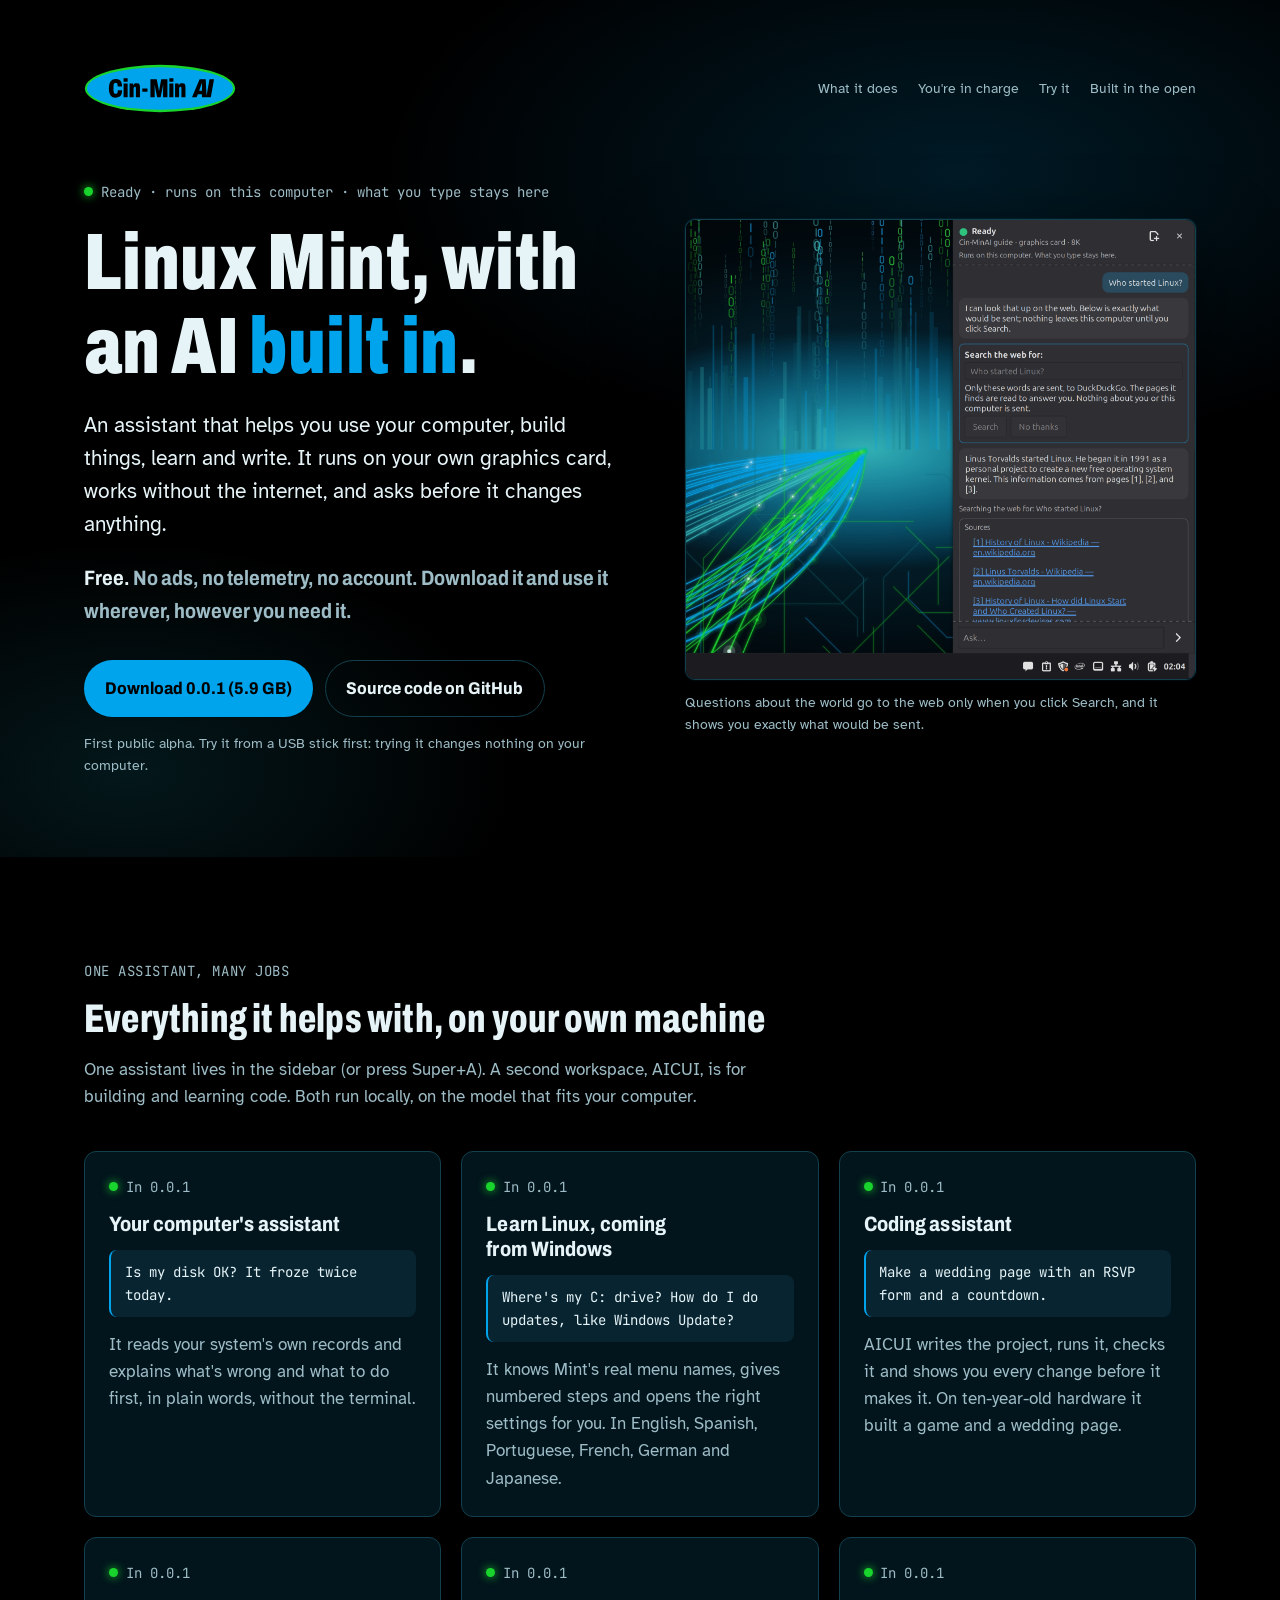
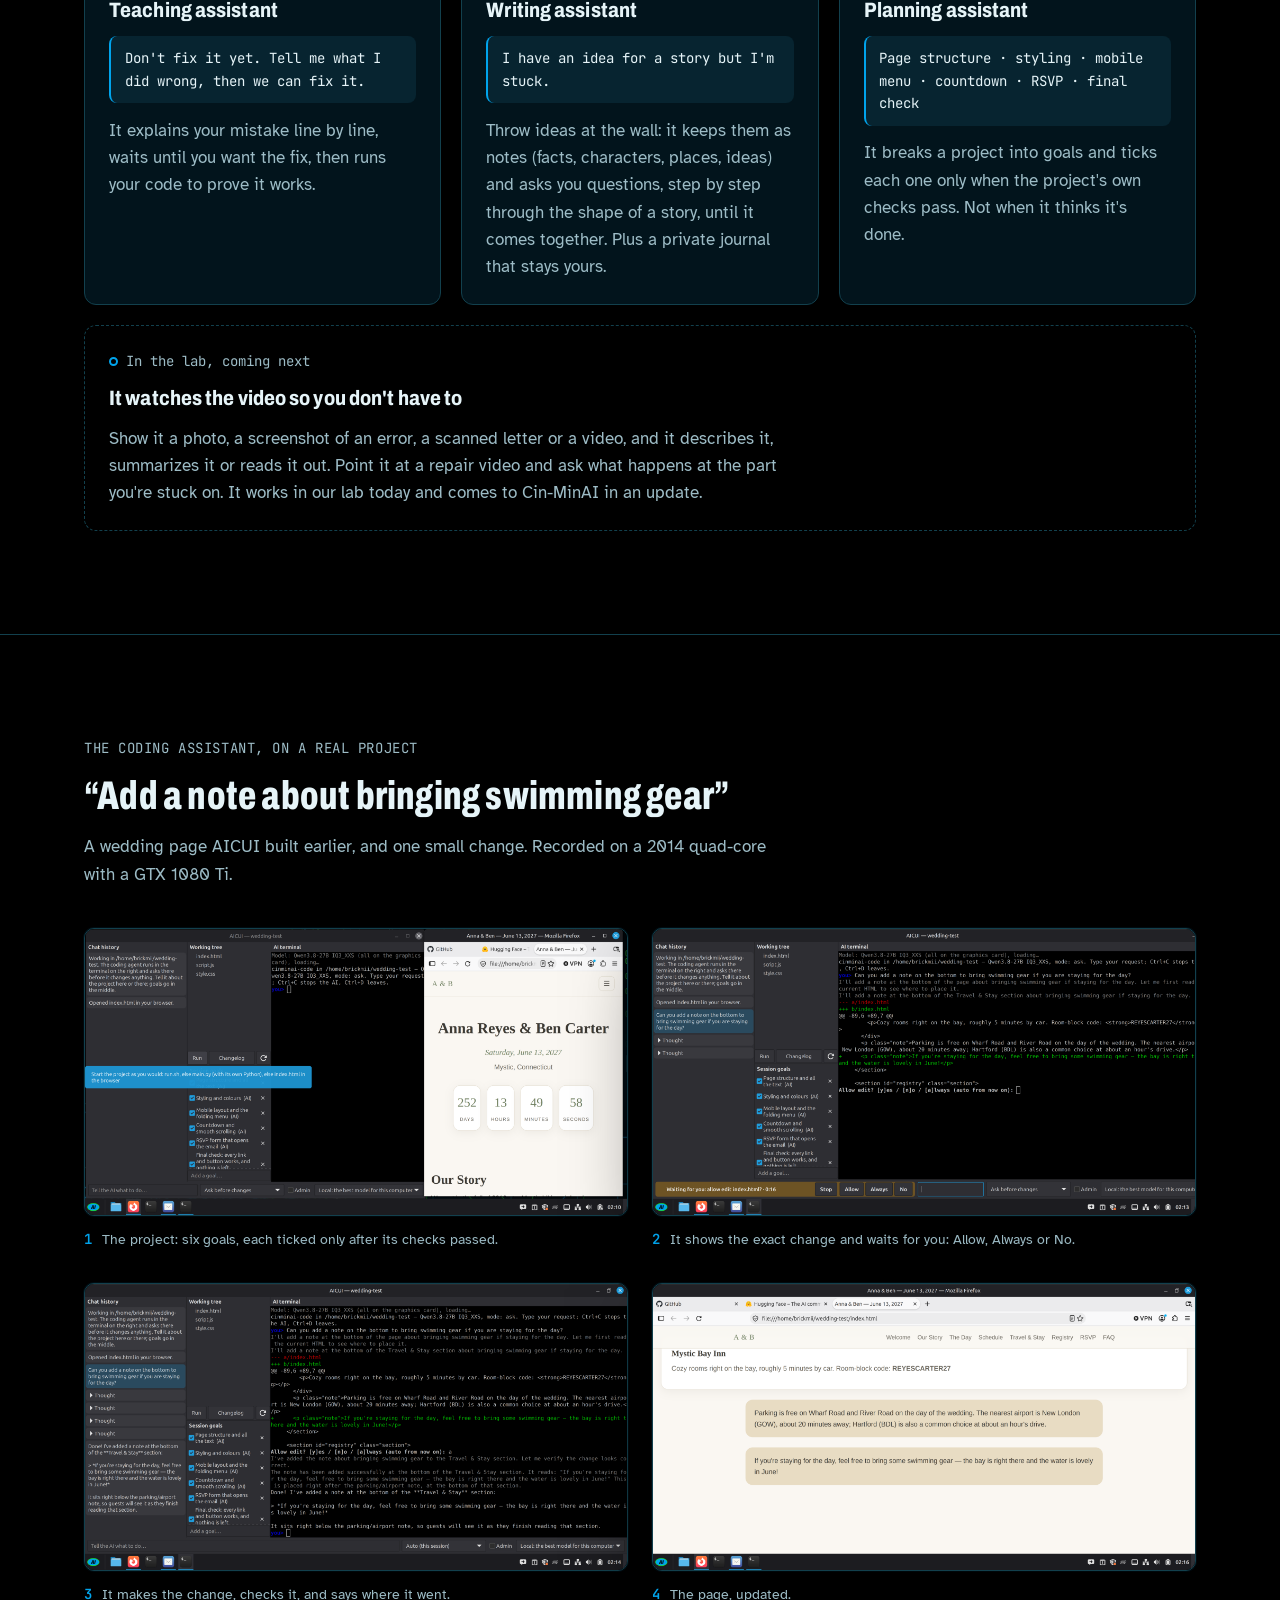
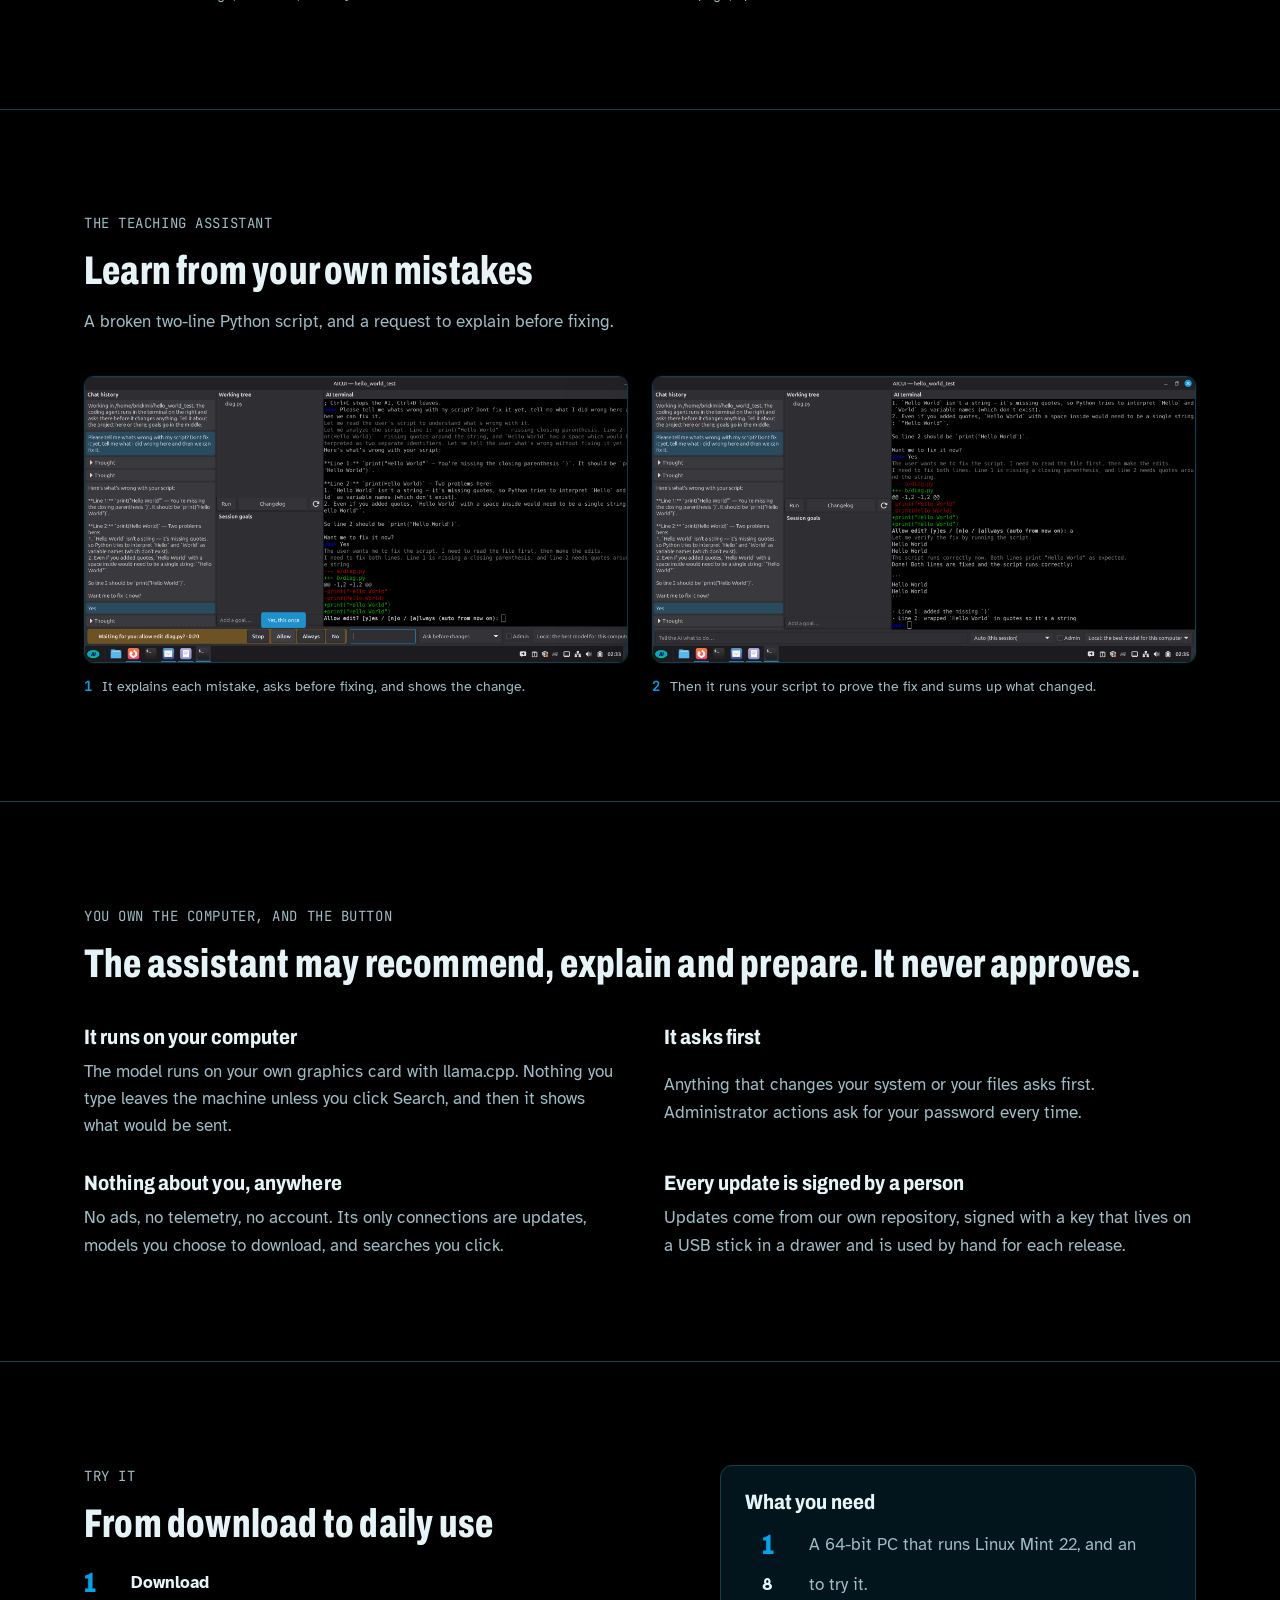
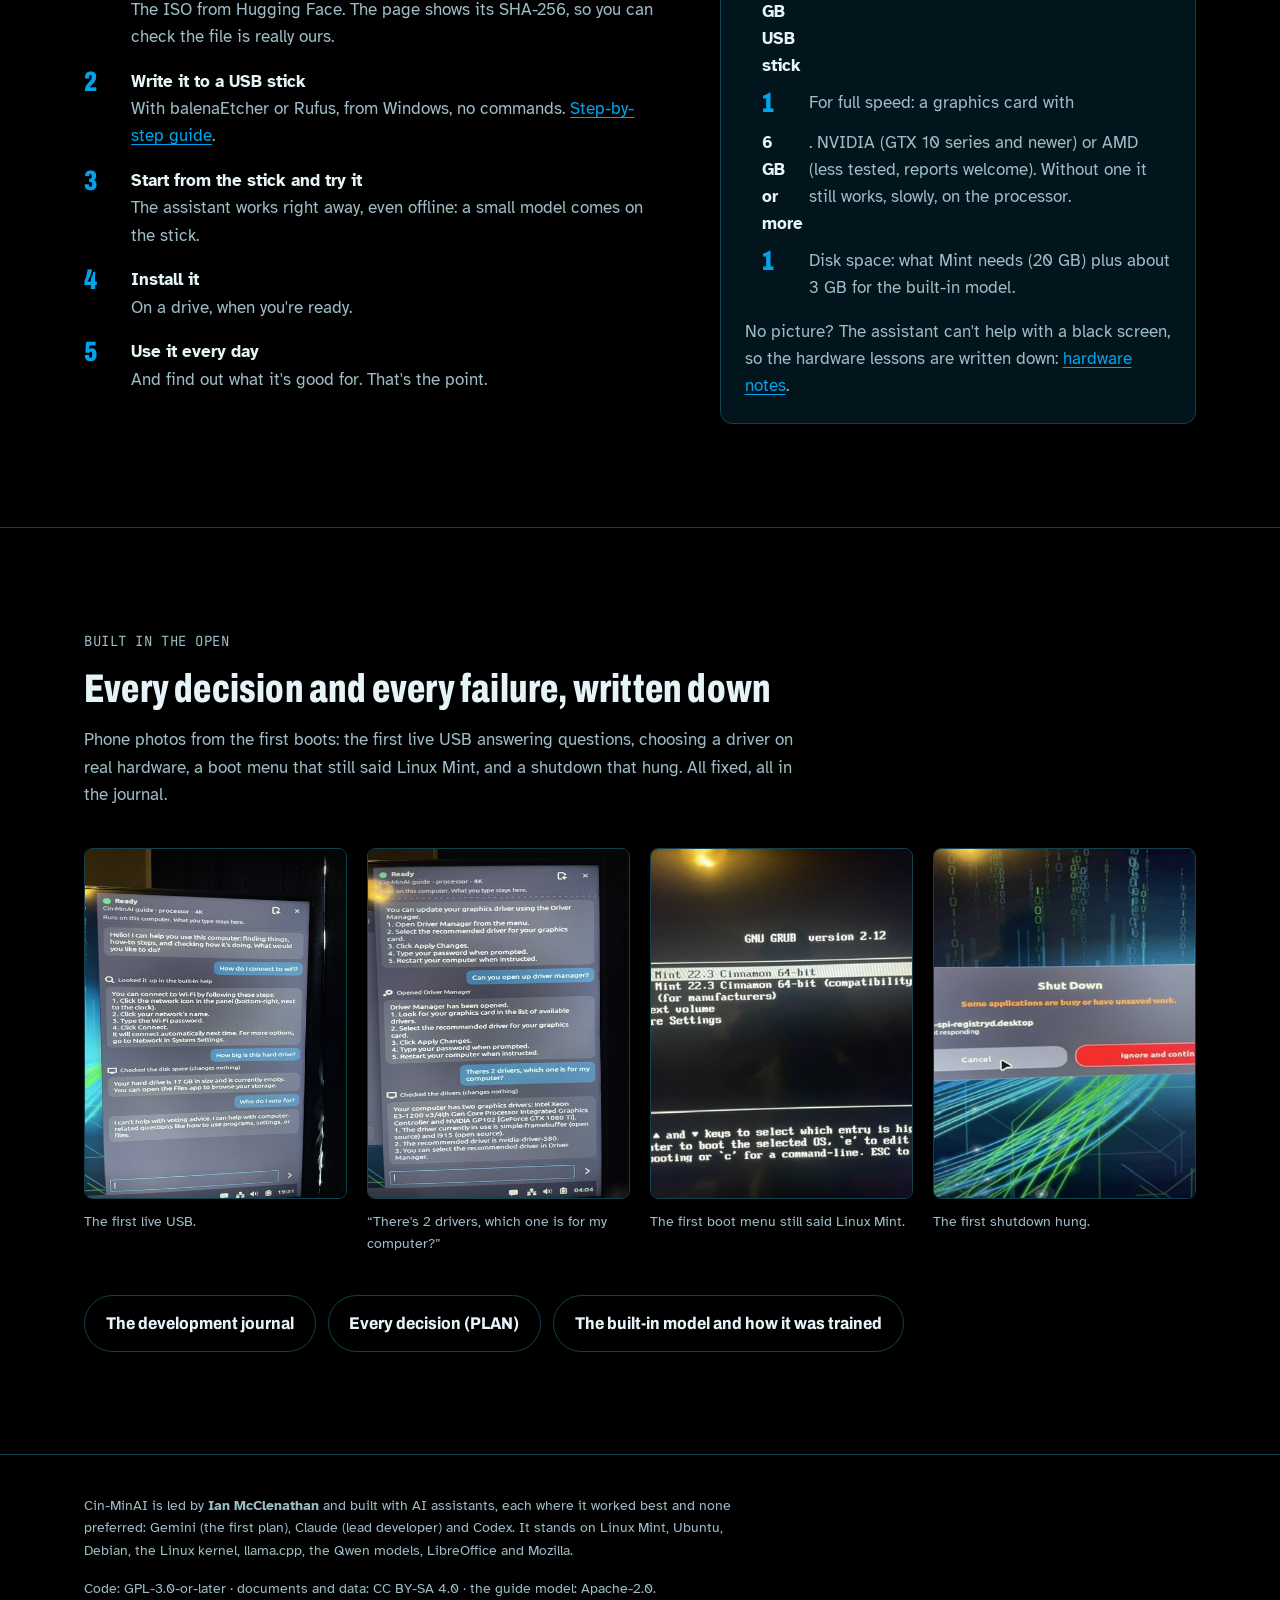
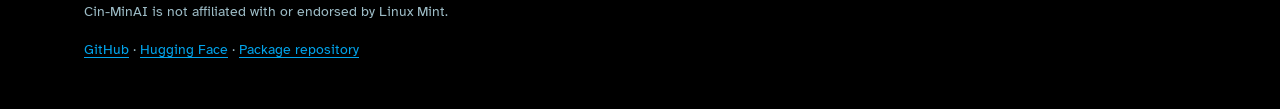
==== index.html @ cf9f0311 "Cin-MinAI 0.0.1: the website Co-Authored-By: Claude Opus 5.5 <noreply@anthropic.com>" ====
<!doctype html>
<html lang="en">
<head>
<meta charset="utf-8">
<meta name="viewport" content="width=device-width, initial-scale=1, viewport-fit=cover">
<link rel="icon" href="img/logo.svg" type="image/svg+xml">
<meta property="og:title" content="Cin-MinAI">
<meta property="og:description" content="Linux Mint with an AI assistant built in. It runs on your own graphics card. Free, no ads, no telemetry, no account.">
<meta property="og:image" content="https://cin-minai.github.io/img/sidebar-web-search.png">
<title>Cin-MinAI</title>
<meta name="description" content="Linux Mint with an AI assistant built in. It runs on your own graphics card. Free, no ads, no telemetry, no account.">
<link rel="preconnect" href="https://fonts.googleapis.com">
<link rel="preconnect" href="https://fonts.gstatic.com" crossorigin>
<link rel="stylesheet" href="https://fonts.googleapis.com/css2?family=Archivo:wdth,wght@62..125,400..900&family=Atkinson+Hyperlegible:ital,wght@0,400;0,700;1,400&family=JetBrains+Mono:wght@400;600&display=swap">
<style>
/* Layout: the page reads like the desktop it describes. A dark "space" ground, the sidebar's own status line as the
   recurring motif, real screenshots as the evidence, and one condensed display face taken from the logo. */
:root {
  --void: #000000;          /* logo background, boot screens */
  --panel: #02141C;         /* deep panel: the sidebar's ground */
  --raised: #072430;        /* one step up from the panel */
  --line: #12404D;          /* circuit-teal hairlines */
  --signal: #00A4EC;        /* the brand colour */
  --ready: #18D42C;         /* only for "ready" dots, as in the real sidebar */
  --glow: #34B5B8;          /* hover and focus */
  --text: #E6F4F8;
  --muted: #9DBCC6;
  --on-signal: #000000;
  --display: "Archivo", "Arial Narrow", "Helvetica Neue", Arial, sans-serif;
  --body: "Atkinson Hyperlegible", "Segoe UI", Verdana, sans-serif;
  --mono: "JetBrains Mono", "DejaVu Sans Mono", Consolas, monospace;
  --step--1: 0.875rem; --step-0: 1.0625rem; --step-1: 1.3rem; --step-2: 1.75rem; --step-3: 2.5rem; --step-4: clamp(2.6rem, 7vw, 5rem);
  color-scheme: dark;
}
*, *::before, *::after { box-sizing: border-box; }
html { background: var(--void); }
body { margin: 0; background: var(--void); color: var(--text); font: 400 var(--step-0)/1.6 var(--body); }
a { color: var(--signal); text-underline-offset: 3px; }
a:hover { color: var(--glow); }
a:focus-visible, .btn:focus-visible { outline: 2px solid var(--glow); outline-offset: 3px; border-radius: 4px; }
img { max-width: 100%; height: auto; display: block; }
.wrap { max-width: 72rem; margin: 0 auto; padding-inline: 20px; }
h1, h2, h3 { font-family: var(--display); font-stretch: 70%; font-weight: 800; line-height: 1.05; text-wrap: balance; margin: 0; letter-spacing: 0.005em; }
h2 { font-size: var(--step-3); }
h3 { font-size: var(--step-1); font-stretch: 85%; font-weight: 750; line-height: 1.2; }
p { margin: 0; max-width: 65ch; }
.eyebrow { font-family: var(--mono); font-size: var(--step--1); color: var(--muted); letter-spacing: 0.04em; }
.status { display: inline-flex; align-items: center; gap: 0.55em; font-family: var(--mono); font-size: var(--step--1); color: var(--muted); }
.status::before { content: ""; width: 0.65em; height: 0.65em; border-radius: 50%; background: var(--ready); box-shadow: 0 0 10px var(--ready); flex: none; }
.status.lab::before { background: transparent; border: 2px solid var(--signal); box-shadow: none; }
section { padding-block: clamp(3.5rem, 8vw, 6.5rem); }
section + section { border-top: 1px solid var(--line); }

/* hero */
.hero { padding-block: clamp(2rem, 5vw, 4rem) clamp(3rem, 7vw, 5rem); background:
  radial-gradient(60rem 30rem at 75% 20%, rgba(0,164,236,0.16), transparent 60%),
  radial-gradient(40rem 24rem at 10% 90%, rgba(16,105,121,0.22), transparent 60%), var(--void); }
.top { display: flex; align-items: center; justify-content: space-between; gap: 1rem; flex-wrap: wrap; margin-bottom: clamp(2rem, 6vw, 4rem); }
.top img { width: 9.5rem; }
.top nav { display: flex; gap: 1.25rem; flex-wrap: wrap; font-size: var(--step--1); }
.top nav a { color: var(--muted); text-decoration: none; }
.top nav a:hover { color: var(--text); }
.hero-grid { display: grid; grid-template-columns: minmax(0, 1.05fr) minmax(0, 1fr); gap: clamp(2rem, 5vw, 4rem); align-items: center; }
.hero h1 { font-size: var(--step-4); font-weight: 850; }
.hero h1 em { font-style: normal; color: var(--signal); }
.lede { margin-top: 1.25rem; font-size: var(--step-1); color: var(--text); }
.promise { margin-top: 1.25rem; font-family: var(--display); font-stretch: 85%; font-weight: 700; font-size: var(--step-1); color: var(--muted); }
.promise b { color: var(--text); }
.actions { margin-top: 2rem; display: flex; gap: 0.75rem; flex-wrap: wrap; }
.btn { display: inline-flex; align-items: center; gap: 0.5rem; padding: 0.85rem 1.3rem; border-radius: 999px; font-family: var(--display); font-stretch: 90%; font-weight: 750; font-size: var(--step-0); text-decoration: none; }
.btn.primary { background: var(--signal); color: var(--on-signal); }
.btn.primary:hover { background: var(--glow); color: var(--on-signal); }
.btn.ghost { border: 1px solid var(--line); color: var(--text); }
.btn.ghost:hover { border-color: var(--glow); color: var(--text); }
.note { margin-top: 1rem; font-size: var(--step--1); color: var(--muted); }
.shot { border-radius: 10px; border: 1px solid var(--line); box-shadow: 0 30px 80px rgba(0,0,0,0.55), 0 0 0 1px rgba(0,164,236,0.08); background: var(--panel); }
figcaption { margin-top: 0.75rem; font-size: var(--step--1); color: var(--muted); max-width: 60ch; }

/* the assistants */
.assistants-head { display: grid; gap: 1rem; margin-bottom: 2.5rem; }
.assistants { display: grid; grid-template-columns: repeat(3, minmax(0, 1fr)); gap: 1.25rem; }
.card { background: var(--panel); border: 1px solid var(--line); border-radius: 12px; padding: 1.5rem; display: grid; gap: 0.85rem; align-content: start; min-width: 0; }
.card .ask { font-family: var(--mono); font-size: var(--step--1); color: var(--text); background: var(--raised); border-radius: 8px; padding: 0.7rem 0.85rem; border-left: 2px solid var(--signal); }
.card p { color: var(--muted); }
.card.lab { background: transparent; border-style: dashed; }

/* story strips */
.story { display: grid; gap: 2.5rem; }
.story-head { display: grid; gap: 1rem; }
.steps { display: grid; grid-template-columns: repeat(2, minmax(0, 1fr)); gap: 2rem 1.5rem; counter-reset: step; }
.steps figure { margin: 0; min-width: 0; }
.steps figcaption { display: flex; gap: 0.6rem; align-items: baseline; }
.steps figcaption::before { counter-increment: step; content: counter(step); font-family: var(--mono); color: var(--signal); font-weight: 600; flex: none; }

/* principles */
.principles { display: grid; grid-template-columns: repeat(2, minmax(0, 1fr)); gap: 2rem 3rem; }
.principles div { display: grid; gap: 0.5rem; min-width: 0; }
.principles p { color: var(--muted); }

/* try it */
.try { display: grid; grid-template-columns: minmax(0, 1.2fr) minmax(0, 1fr); gap: clamp(2rem, 5vw, 4rem); }
.try ol { margin: 1.5rem 0 0; padding: 0; list-style: none; display: grid; gap: 1.1rem; counter-reset: t; }
.try li { display: grid; grid-template-columns: 2.2rem minmax(0, 1fr); gap: 0.75rem; }
.try li::before { counter-increment: t; content: counter(t); font-family: var(--display); font-stretch: 70%; font-weight: 850; font-size: var(--step-2); color: var(--signal); line-height: 1; }
.try li b { display: block; }
.try li span { color: var(--muted); }
.needs { background: var(--panel); border: 1px solid var(--line); border-radius: 12px; padding: 1.5rem; display: grid; gap: 1rem; align-content: start; }
.needs ul { margin: 0; padding-left: 1.1rem; display: grid; gap: 0.6rem; color: var(--muted); }
.needs li b { color: var(--text); }

/* built in the open */
.photos { display: grid; grid-template-columns: repeat(4, minmax(0, 1fr)); gap: 1.25rem; margin-top: 2.5rem; }
.photos figure { margin: 0; min-width: 0; }
.photos img { border-radius: 8px; border: 1px solid var(--line); aspect-ratio: 3 / 4; object-fit: cover; width: 100%; }
.open-links { margin-top: 2.5rem; display: flex; flex-wrap: wrap; gap: 0.75rem; }

footer { border-top: 1px solid var(--line); padding-block: 2.5rem 3rem; color: var(--muted); font-size: var(--step--1); }
footer .wrap { display: grid; gap: 1rem; }
.credits { max-width: 75ch; }

@media (max-width: 900px) {
  .hero-grid, .try { grid-template-columns: minmax(0, 1fr); }
  .assistants { grid-template-columns: repeat(2, minmax(0, 1fr)); }
  .photos { grid-template-columns: repeat(2, minmax(0, 1fr)); }
}
@media (max-width: 620px) {
  .assistants, .steps, .principles { grid-template-columns: minmax(0, 1fr); }
  .top nav { display: none; }
}
@media (prefers-reduced-motion: no-preference) {
  .btn { transition: background-color 0.15s, border-color 0.15s, color 0.15s; }
}
</style>
</head>
<body>

<header class="hero">
  <div class="wrap">
    <div class="top">
      <img src="img/logo.svg" alt="Cin-MinAI" width="152" height="50">
      <nav aria-label="Sections">
        <a href="#assistants">What it does</a>
        <a href="#in-charge">You're in charge</a>
        <a href="#try">Try it</a>
        <a href="#open">Built in the open</a>
      </nav>
    </div>
    <div class="hero-grid">
      <div>
        <p class="status">Ready · runs on this computer · what you type stays here</p>
        <h1 style="margin-top:1rem">Linux Mint, with an AI <em>built in</em>.</h1>
        <p class="lede">An assistant that helps you use your computer, build things, learn and write. It runs on your own
          graphics card, works without the internet, and asks before it changes anything.</p>
        <p class="promise"><b>Free.</b> No ads, no telemetry, no account. Download it and use it wherever, however you need it.</p>
        <div class="actions">
          <a class="btn primary" href="https://huggingface.co/CinMin/Cin-MinAI-OS">Download 0.0.1 (5.9 GB)</a>
          <a class="btn ghost" href="https://github.com/Cin-MinAI/Cin-MinAI">Source code on GitHub</a>
        </div>
        <p class="note">First public alpha. Try it from a USB stick first: trying it changes nothing on your computer.</p>
      </div>
      <figure style="margin:0">
        <img class="shot" src="img/sidebar-web-search.png" width="1797" height="1620"
             alt="The Cin-MinAI sidebar answering “Who started Linux?”: it shows exactly what would be sent to the web, waits for the Search click, then answers with three sources">
        <figcaption>Questions about the world go to the web only when you click Search, and it shows you exactly what would be sent.</figcaption>
      </figure>
    </div>
  </div>
</header>

<main>
  <section id="assistants">
    <div class="wrap">
      <div class="assistants-head">
        <p class="eyebrow">ONE ASSISTANT, MANY JOBS</p>
        <h2>Everything it helps with, on your own machine</h2>
        <p style="color:var(--muted)">One assistant lives in the sidebar (or press Super+A). A second workspace, AICUI, is for building
          and learning code. Both run locally, on the model that fits your computer.</p>
      </div>
      <div class="assistants">
        <article class="card">
          <span class="status">In 0.0.1</span>
          <h3>Your computer's assistant</h3>
          <p class="ask">Is my disk OK? It froze twice today.</p>
          <p>It reads your system's own records and explains what's wrong and what to do first, in plain words, without the terminal.</p>
        </article>
        <article class="card">
          <span class="status">In 0.0.1</span>
          <h3>Learn Linux, coming from Windows</h3>
          <p class="ask">Where's my C: drive? How do I do updates, like Windows Update?</p>
          <p>It knows Mint's real menu names, gives numbered steps and opens the right settings for you. In English, Spanish, Portuguese, French, German and Japanese.</p>
        </article>
        <article class="card">
          <span class="status">In 0.0.1</span>
          <h3>Coding assistant</h3>
          <p class="ask">Make a wedding page with an RSVP form and a countdown.</p>
          <p>AICUI writes the project, runs it, checks it and shows you every change before it makes it. On ten-year-old hardware it built a game and a wedding page.</p>
        </article>
        <article class="card">
          <span class="status">In 0.0.1</span>
          <h3>Teaching assistant</h3>
          <p class="ask">Don't fix it yet. Tell me what I did wrong, then we can fix it.</p>
          <p>It explains your mistake line by line, waits until you want the fix, then runs your code to prove it works.</p>
        </article>
        <article class="card">
          <span class="status">In 0.0.1</span>
          <h3>Writing assistant</h3>
          <p class="ask">I have an idea for a story but I'm stuck.</p>
          <p>Throw ideas at the wall: it keeps them as notes (facts, characters, places, ideas) and asks you questions, step by step through the shape of a story, until it comes together. Plus a private journal that stays yours.</p>
        </article>
        <article class="card">
          <span class="status">In 0.0.1</span>
          <h3>Planning assistant</h3>
          <p class="ask">Page structure · styling · mobile menu · countdown · RSVP · final check</p>
          <p>It breaks a project into goals and ticks each one only when the project's own checks pass. Not when it thinks it's done.</p>
        </article>
      </div>
      <article class="card lab" style="margin-top:1.25rem">
        <span class="status lab">In the lab, coming next</span>
        <h3>It watches the video so you don't have to</h3>
        <p>Show it a photo, a screenshot of an error, a scanned letter or a video, and it describes it, summarizes it or reads it out.
          Point it at a repair video and ask what happens at the part you're stuck on. It works in our lab today and comes to Cin-MinAI in an update.</p>
      </article>
    </div>
  </section>

  <section>
    <div class="wrap story">
      <div class="story-head">
        <p class="eyebrow">THE CODING ASSISTANT, ON A REAL PROJECT</p>
        <h2>“Add a note about bringing swimming gear”</h2>
        <p style="color:var(--muted)">A wedding page AICUI built earlier, and one small change. Recorded on a 2014 quad-core with a GTX 1080 Ti.</p>
      </div>
      <div class="steps">
        <figure>
          <img class="shot" src="img/aicui-wedding-page.png" width="2048" height="1080" loading="lazy" alt="AICUI with the wedding project open: the file tree, six goals ticked, the AI terminal, and beside it the finished page in Firefox">
          <figcaption>The project: six goals, each ticked only after its checks passed.</figcaption>
        </figure>
        <figure>
          <img class="shot" src="img/aicui-asks-before-editing.png" width="2048" height="1080" loading="lazy" alt="AICUI showing its change to index.html with a bar: Waiting for you: allow edit index.html? Allow, Always, No">
          <figcaption>It shows the exact change and waits for you: Allow, Always or No.</figcaption>
        </figure>
        <figure>
          <img class="shot" src="img/aicui-edit-done.png" width="2048" height="1080" loading="lazy" alt="AICUI after the edit: done, the note quoted, and where it sits on the page">
          <figcaption>It makes the change, checks it, and says where it went.</figcaption>
        </figure>
        <figure>
          <img class="shot" src="img/wedding-page-edited.png" width="2048" height="1080" loading="lazy" alt="The wedding page in Firefox with the new swimming-gear note under the parking note">
          <figcaption>The page, updated.</figcaption>
        </figure>
      </div>
    </div>
  </section>

  <section>
    <div class="wrap story">
      <div class="story-head">
        <p class="eyebrow">THE TEACHING ASSISTANT</p>
        <h2>Learn from your own mistakes</h2>
        <p style="color:var(--muted)">A broken two-line Python script, and a request to explain before fixing.</p>
      </div>
      <div class="steps">
        <figure>
          <img class="shot" src="img/aicui-explains-then-fixes.png" width="2048" height="1080" loading="lazy" alt="AICUI explaining two mistakes in a Python script line by line, then asking: Want me to fix it now?">
          <figcaption>It explains each mistake, asks before fixing, and shows the change.</figcaption>
        </figure>
        <figure>
          <img class="shot" src="img/aicui-fixed-and-checked.png" width="2048" height="1080" loading="lazy" alt="AICUI after the fix: it ran the script, which printed Hello World twice, and summarized the two changes">
          <figcaption>Then it runs your script to prove the fix and sums up what changed.</figcaption>
        </figure>
      </div>
    </div>
  </section>

  <section id="in-charge">
    <div class="wrap">
      <p class="eyebrow">YOU OWN THE COMPUTER, AND THE BUTTON</p>
      <h2 style="margin-block:1rem 2.5rem">The assistant may recommend, explain and prepare. It never approves.</h2>
      <div class="principles">
        <div><h3>It runs on your computer</h3><p>The model runs on your own graphics card with llama.cpp. Nothing you type leaves the machine unless you click Search, and then it shows what would be sent.</p></div>
        <div><h3>It asks first</h3><p>Anything that changes your system or your files asks first. Administrator actions ask for your password every time.</p></div>
        <div><h3>Nothing about you, anywhere</h3><p>No ads, no telemetry, no account. Its only connections are updates, models you choose to download, and searches you click.</p></div>
        <div><h3>Every update is signed by a person</h3><p>Updates come from our own repository, signed with a key that lives on a USB stick in a drawer and is used by hand for each release.</p></div>
      </div>
    </div>
  </section>

  <section id="try">
    <div class="wrap try">
      <div>
        <p class="eyebrow">TRY IT</p>
        <h2 style="margin-top:1rem">From download to daily use</h2>
        <ol>
          <li><div><b>Download</b><span>The ISO from Hugging Face. The page shows its SHA-256, so you can check the file is really ours.</span></div></li>
          <li><div><b>Write it to a USB stick</b><span>With balenaEtcher or Rufus, from Windows, no commands. <a href="https://github.com/Cin-MinAI/Cin-MinAI/blob/main/docs/install/make-usb-stick.md">Step-by-step guide</a>.</span></div></li>
          <li><div><b>Start from the stick and try it</b><span>The assistant works right away, even offline: a small model comes on the stick.</span></div></li>
          <li><div><b>Install it</b><span>On a drive, when you're ready.</span></div></li>
          <li><div><b>Use it every day</b><span>And find out what it's good for. That's the point.</span></div></li>
        </ol>
      </div>
      <aside class="needs">
        <h3>What you need</h3>
        <ul>
          <li>A 64-bit PC that runs Linux Mint 22, and an <b>8 GB USB stick</b> to try it.</li>
          <li>For full speed: a graphics card with <b>6 GB or more</b>. NVIDIA (GTX 10 series and newer) or AMD (less tested, reports welcome). Without one it still works, slowly, on the processor.</li>
          <li>Disk space: what Mint needs (20 GB) plus about 3 GB for the built-in model.</li>
        </ul>
        <p style="color:var(--muted)">No picture? The assistant can't help with a black screen, so the hardware lessons are written down: <a href="https://github.com/Cin-MinAI/Cin-MinAI/blob/main/docs/hardware.md">hardware notes</a>.</p>
      </aside>
    </div>
  </section>

  <section id="open">
    <div class="wrap">
      <p class="eyebrow">BUILT IN THE OPEN</p>
      <h2 style="margin-top:1rem">Every decision and every failure, written down</h2>
      <p style="margin-top:1rem;color:var(--muted)">Phone photos from the first boots: the first live USB answering questions, choosing a driver
        on real hardware, a boot menu that still said Linux Mint, and a shutdown that hung. All fixed, all in the journal.</p>
      <div class="photos">
        <figure><img src="img/09-lookup-check-decline.jpg" width="480" height="640" loading="lazy" alt="Phone photo: the sidebar on the first live USB answering a Wi-Fi question, a disk check and a polite no to a voting question"><figcaption>The first live USB.</figcaption></figure>
        <figure><img src="img/04-assistant-which-driver.jpg" width="480" height="640" loading="lazy" alt="Phone photo: the assistant opening Driver Manager and checking which graphics driver the GTX 1080 Ti needs"><figcaption>“There's 2 drivers, which one is for my computer?”</figcaption></figure>
        <figure><img src="img/01-grub-menu-still-mint.jpg" width="640" height="480" loading="lazy" alt="Phone photo: the first boot menu, still saying Linux Mint"><figcaption>The first boot menu still said Linux Mint.</figcaption></figure>
        <figure><img src="img/12-shutdown-at-spi-not-responding.jpg" width="640" height="480" loading="lazy" alt="Phone photo: a shutdown dialog saying at-spi-registryd is not responding"><figcaption>The first shutdown hung.</figcaption></figure>
      </div>
      <div class="open-links">
        <a class="btn ghost" href="https://github.com/Cin-MinAI/Cin-MinAI/blob/main/docs/dev-journal.md">The development journal</a>
        <a class="btn ghost" href="https://github.com/Cin-MinAI/Cin-MinAI/blob/main/docs/PLAN.md">Every decision (PLAN)</a>
        <a class="btn ghost" href="https://huggingface.co/CinMin/guide-4b">The built-in model and how it was trained</a>
      </div>
    </div>
  </section>
</main>

<footer>
  <div class="wrap">
    <p class="credits">Cin-MinAI is led by <b>Ian McClenathan</b> and built with AI assistants, each where it worked best and none
      preferred: Gemini (the first plan), Claude (lead developer) and Codex. It stands on Linux Mint, Ubuntu, Debian, the Linux kernel,
      llama.cpp, the Qwen models, LibreOffice and Mozilla.</p>
    <p>Code: GPL-3.0-or-later · documents and data: CC BY-SA 4.0 · the guide model: Apache-2.0. Cin-MinAI is not affiliated with or endorsed by Linux Mint.</p>
    <p><a href="https://github.com/Cin-MinAI/Cin-MinAI">GitHub</a> · <a href="https://huggingface.co/CinMin">Hugging Face</a> · <a href="https://cin-minai.github.io/cinminai-apt/">Package repository</a></p>
  </div>
</footer>
</body>
</html>
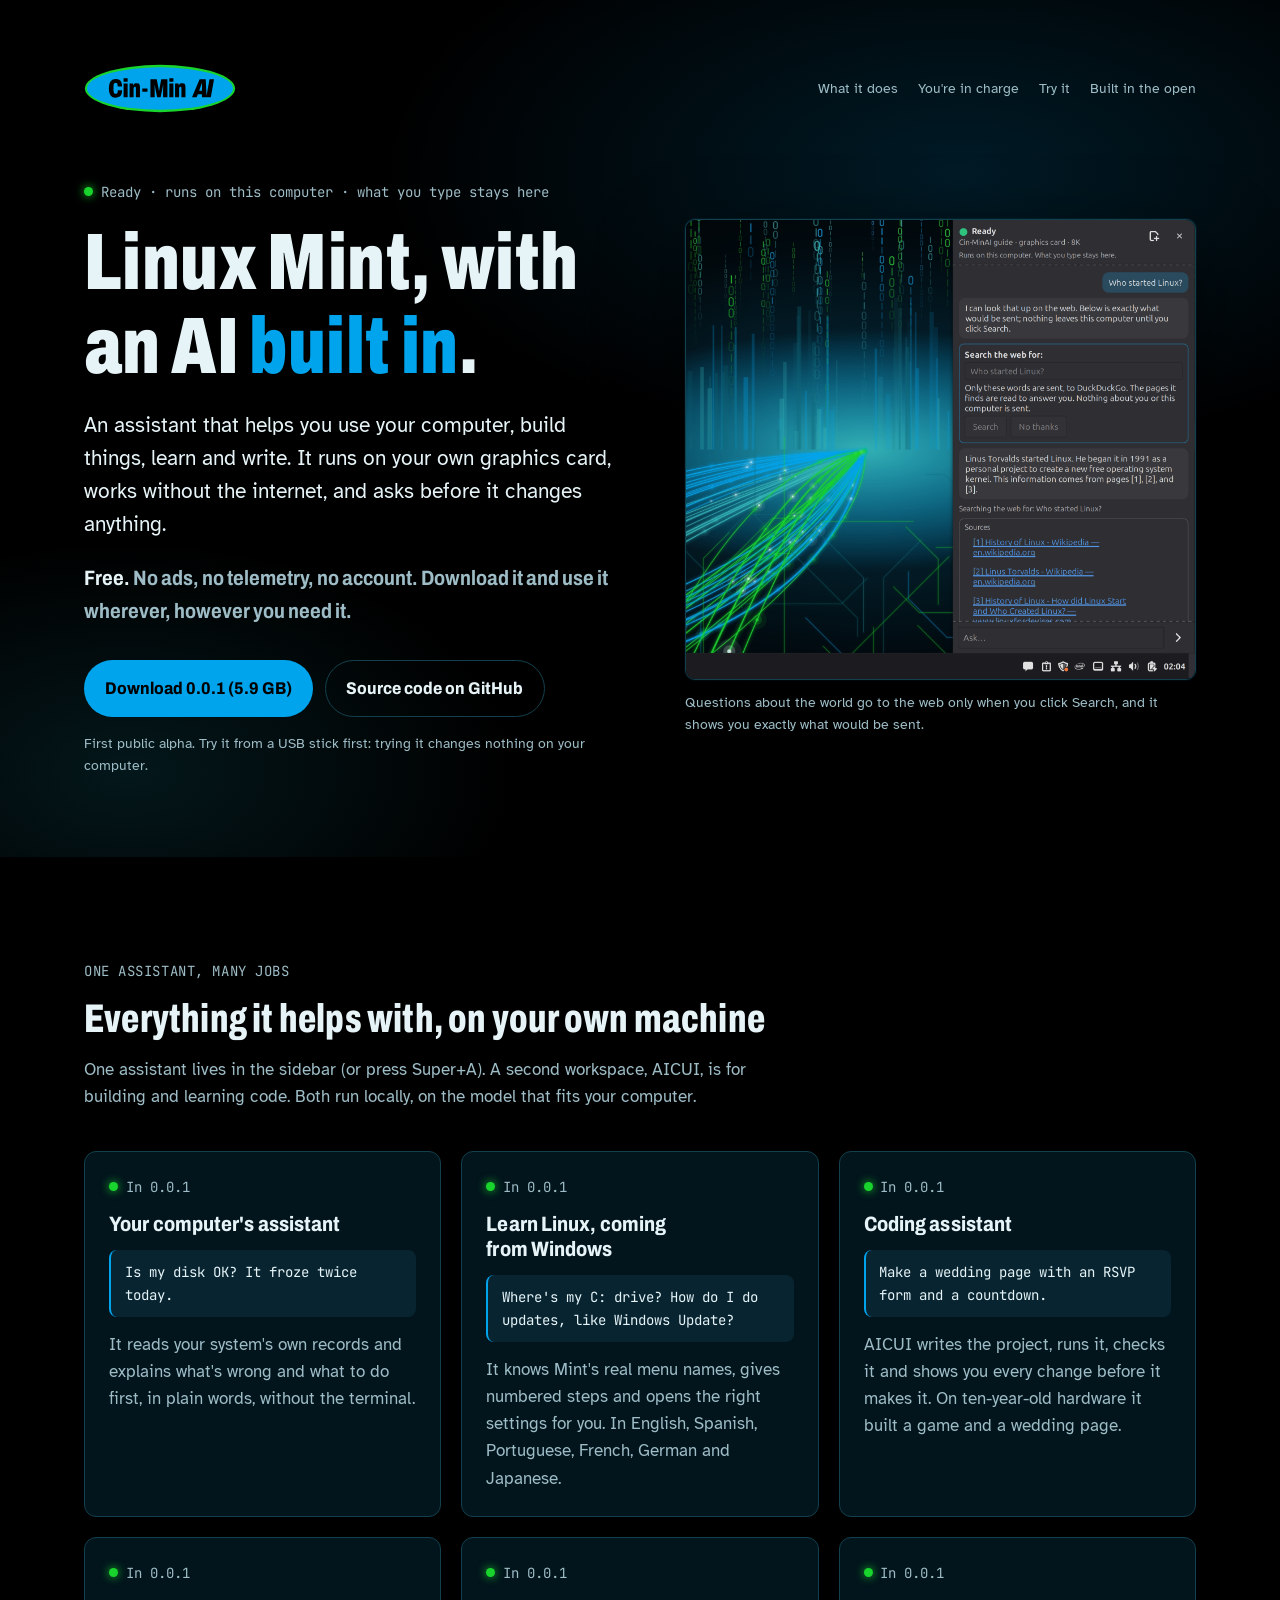
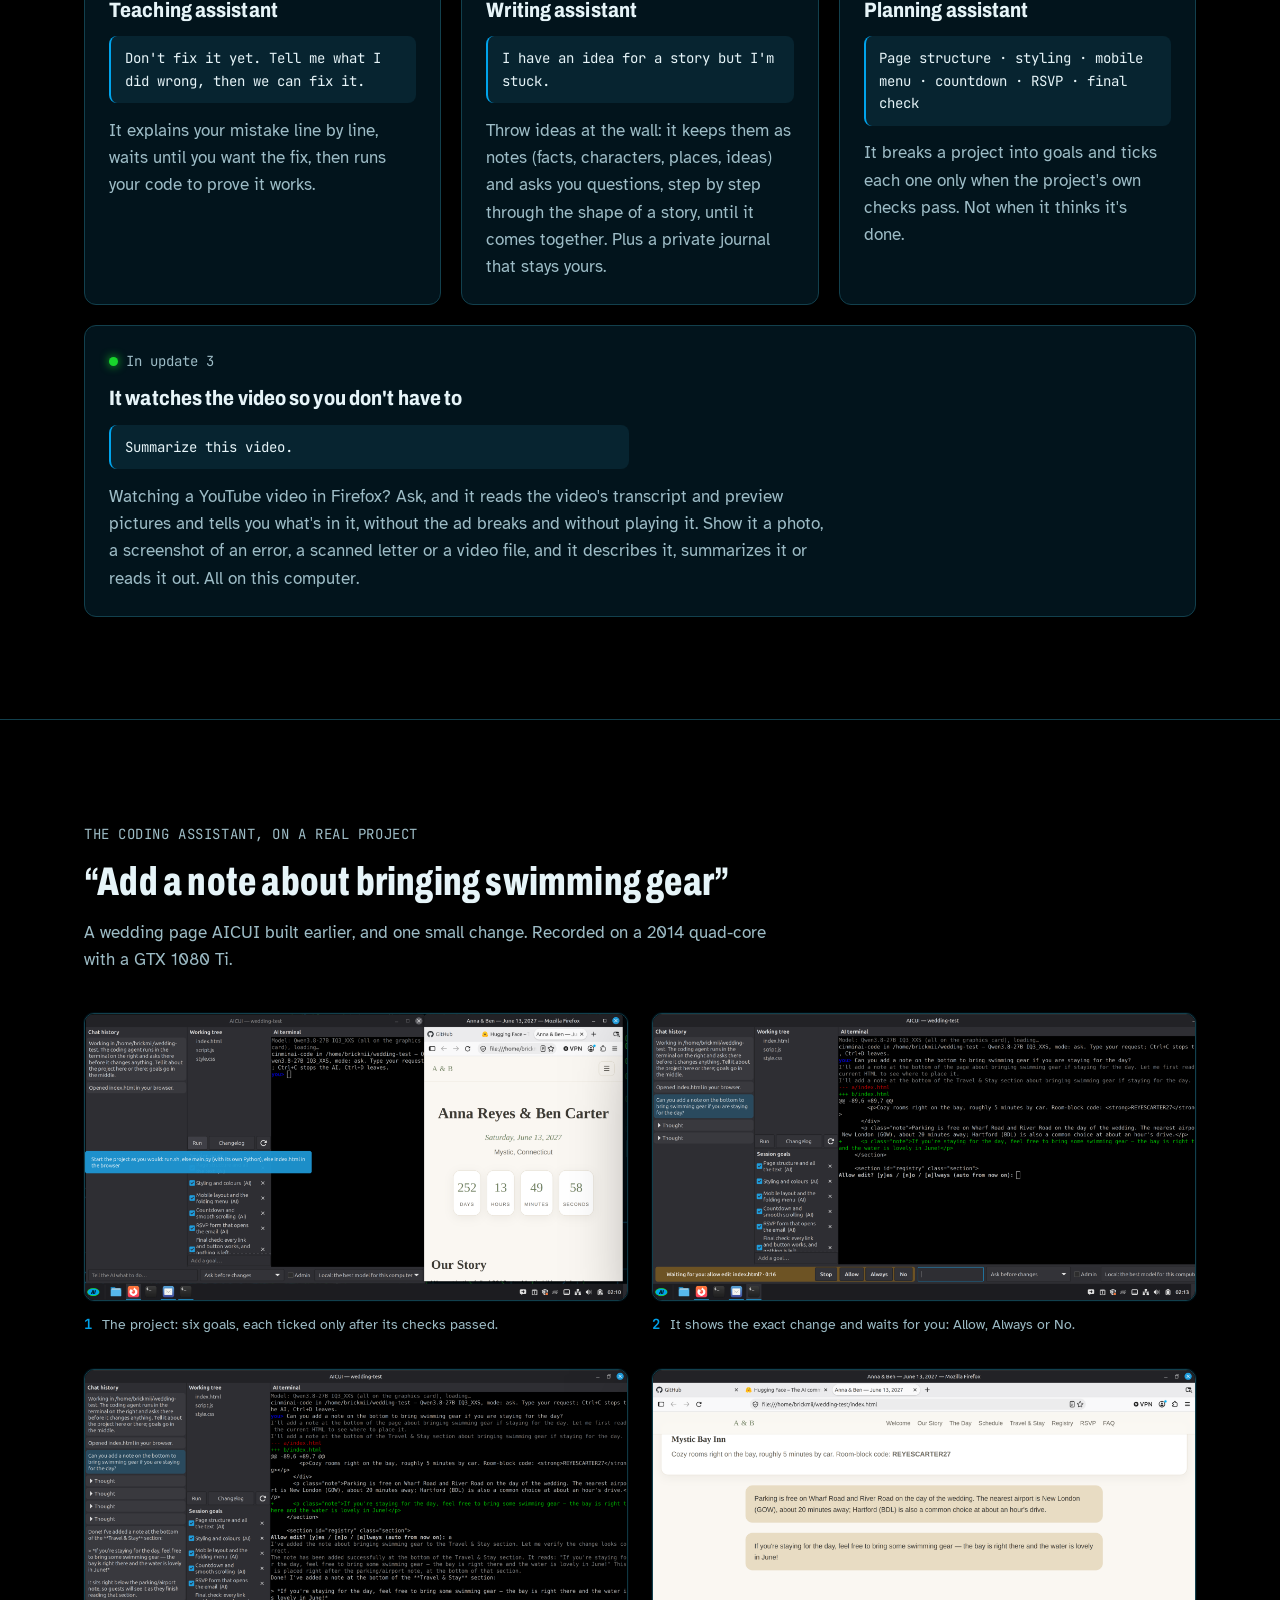
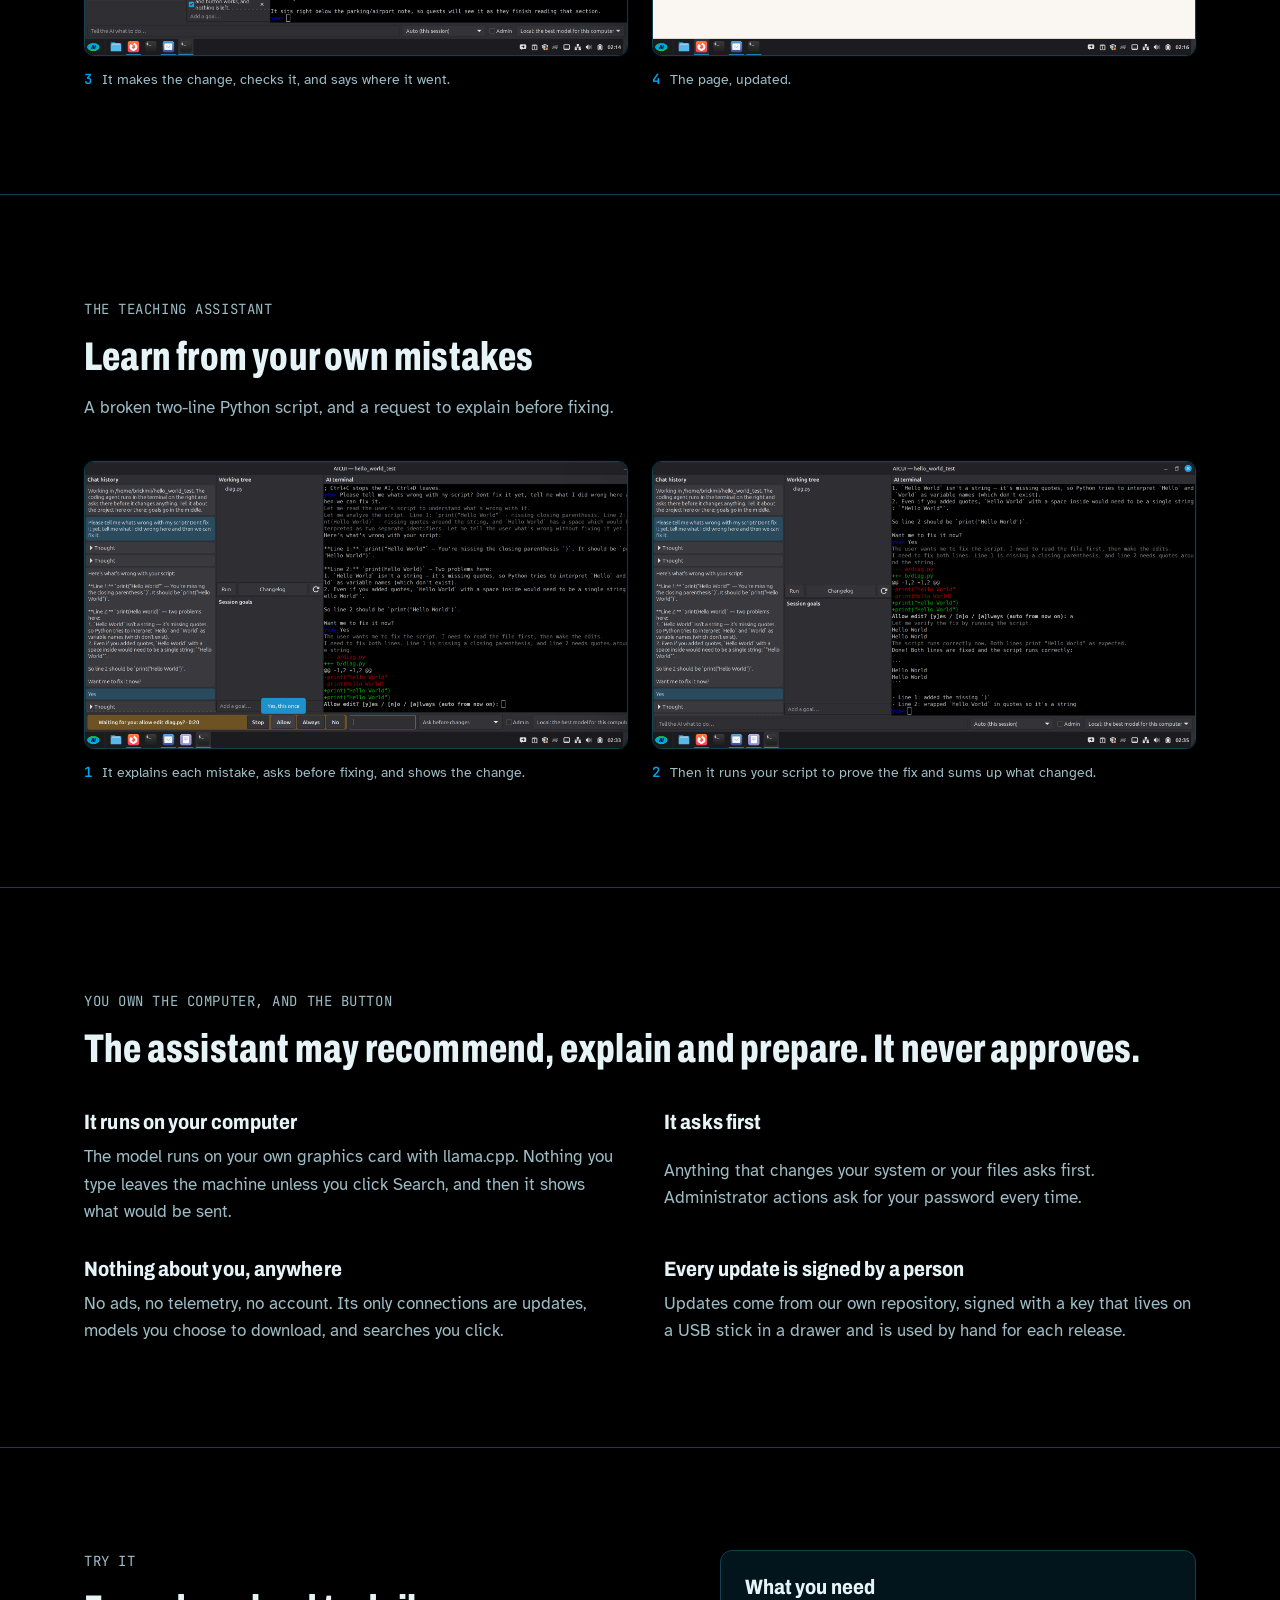
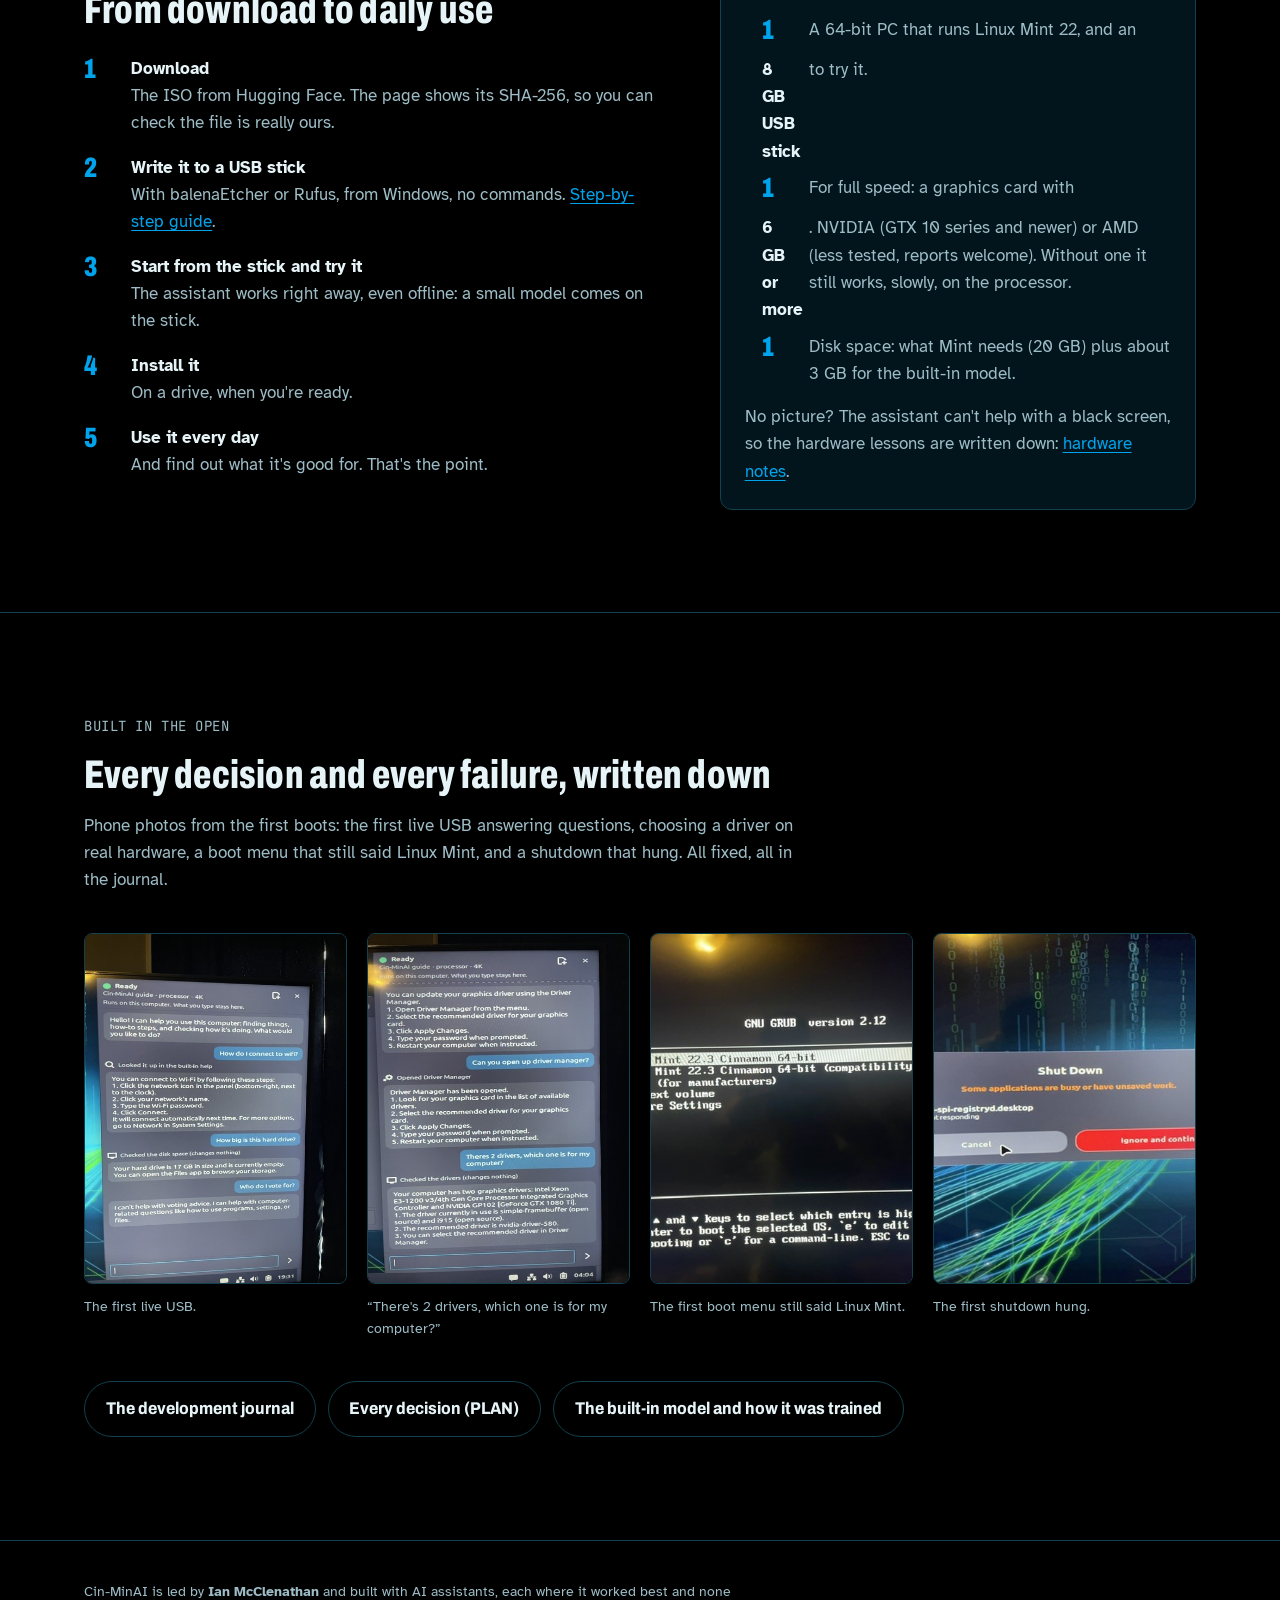
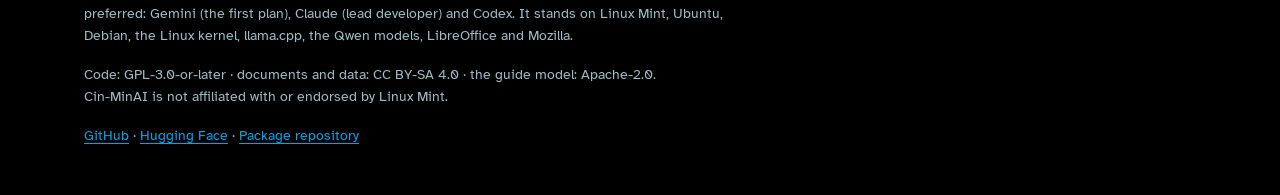
==== commit d449ac8d: "Update 3: it watches the video so you don't have to — now in Cin-MinAI Co-Authored-By: Claude Opus 5" ====
--- a/index.html
+++ b/index.html
@@ -214,11 +214,12 @@
           <p>It breaks a project into goals and ticks each one only when the project's own checks pass. Not when it thinks it's done.</p>
         </article>
       </div>
-      <article class="card lab" style="margin-top:1.25rem">
-        <span class="status lab">In the lab, coming next</span>
+      <article class="card" style="margin-top:1.25rem">
+        <span class="status">In update 3</span>
         <h3>It watches the video so you don't have to</h3>
-        <p>Show it a photo, a screenshot of an error, a scanned letter or a video, and it describes it, summarizes it or reads it out.
-          Point it at a repair video and ask what happens at the part you're stuck on. It works in our lab today and comes to Cin-MinAI in an update.</p>
+        <p class="ask">Summarize this video.</p>
+        <p>Watching a YouTube video in Firefox? Ask, and it reads the video's transcript and preview pictures and tells you what's in it, without the ad breaks and without playing it.
+          Show it a photo, a screenshot of an error, a scanned letter or a video file, and it describes it, summarizes it or reads it out. All on this computer.</p>
       </article>
     </div>
   </section>
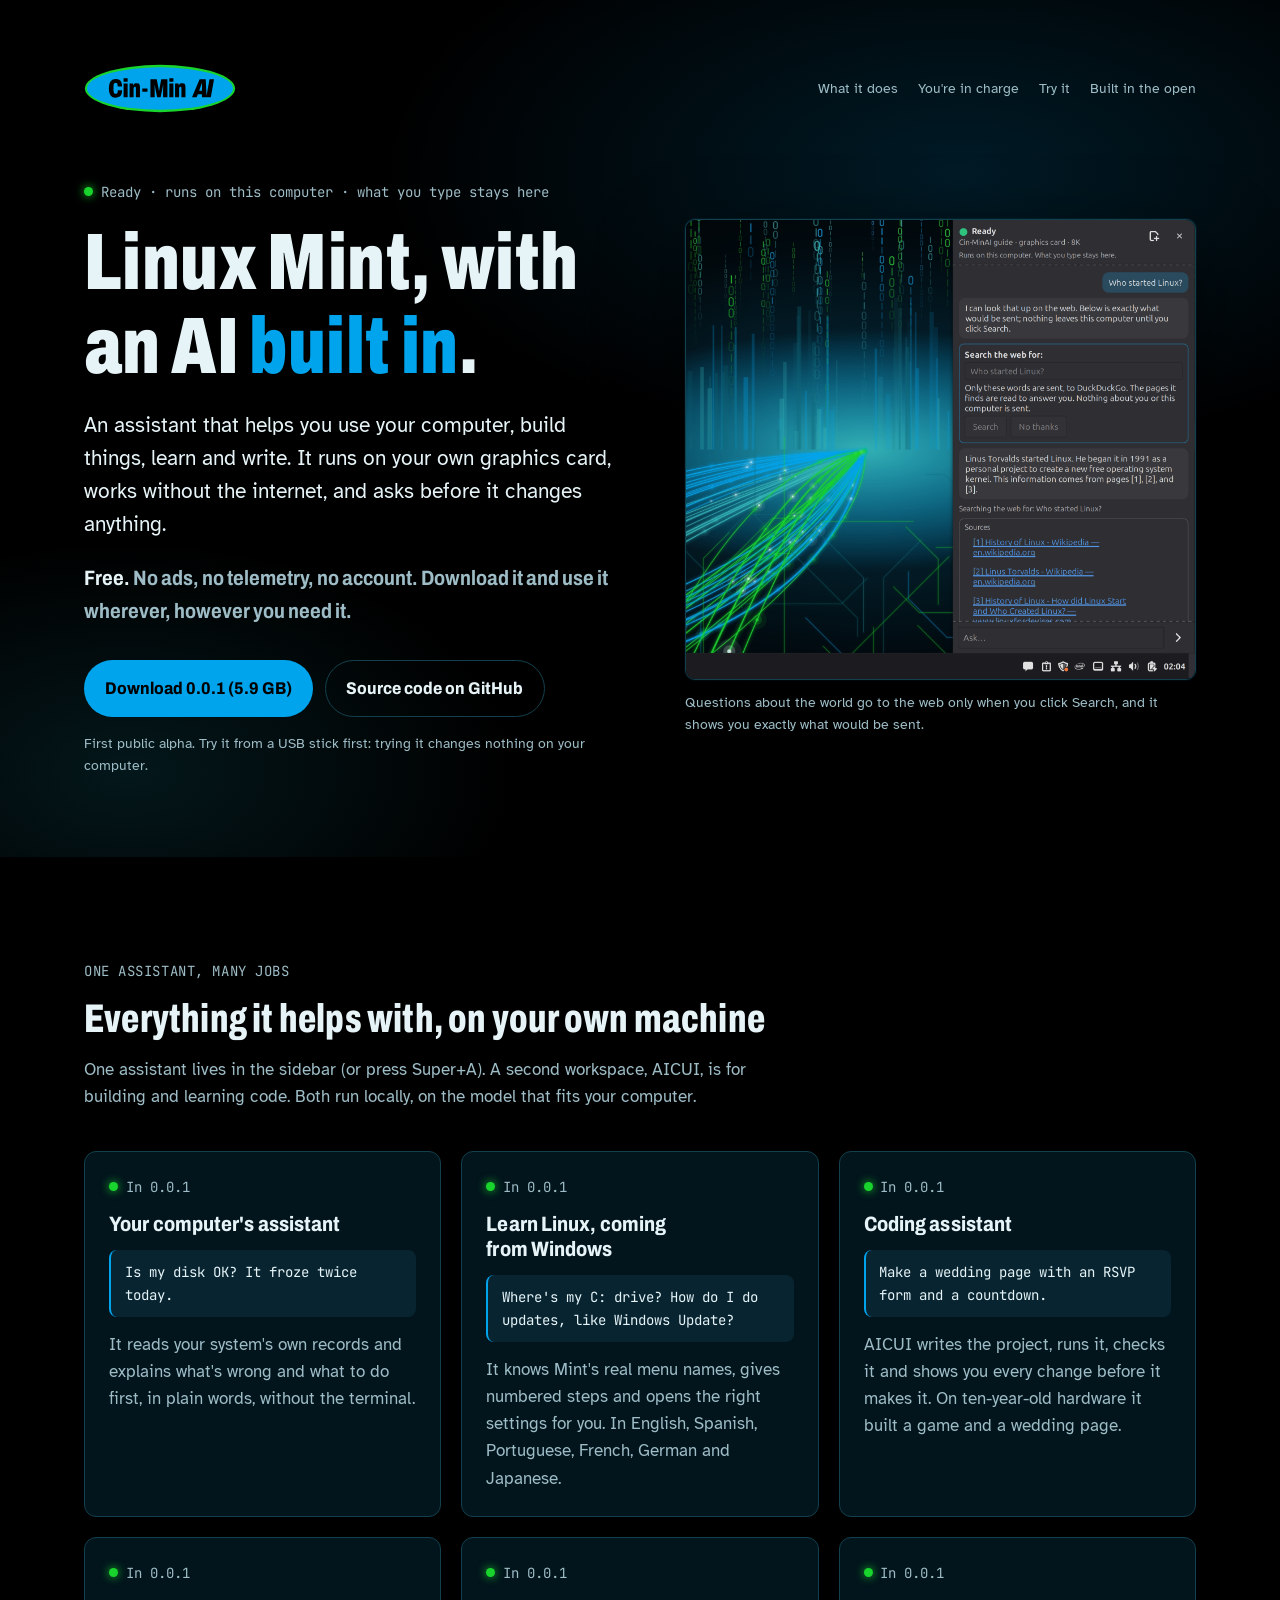
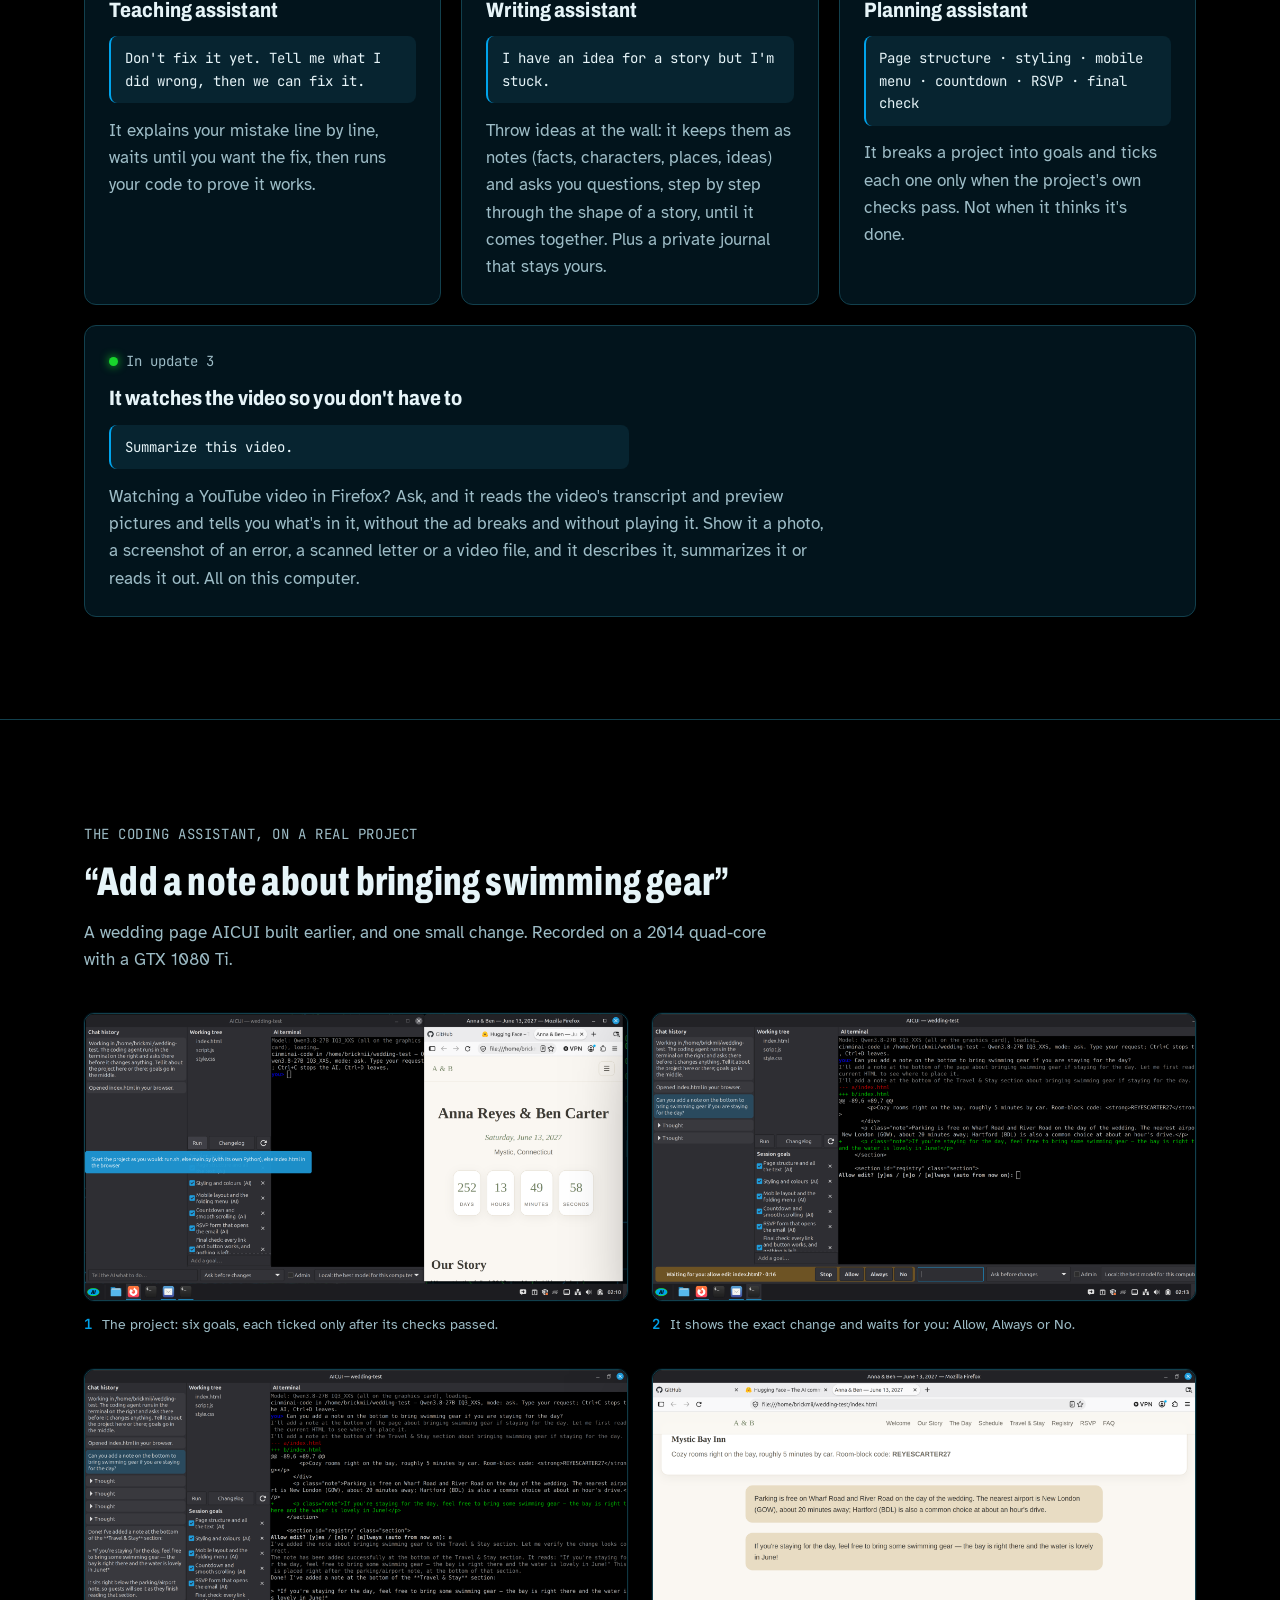
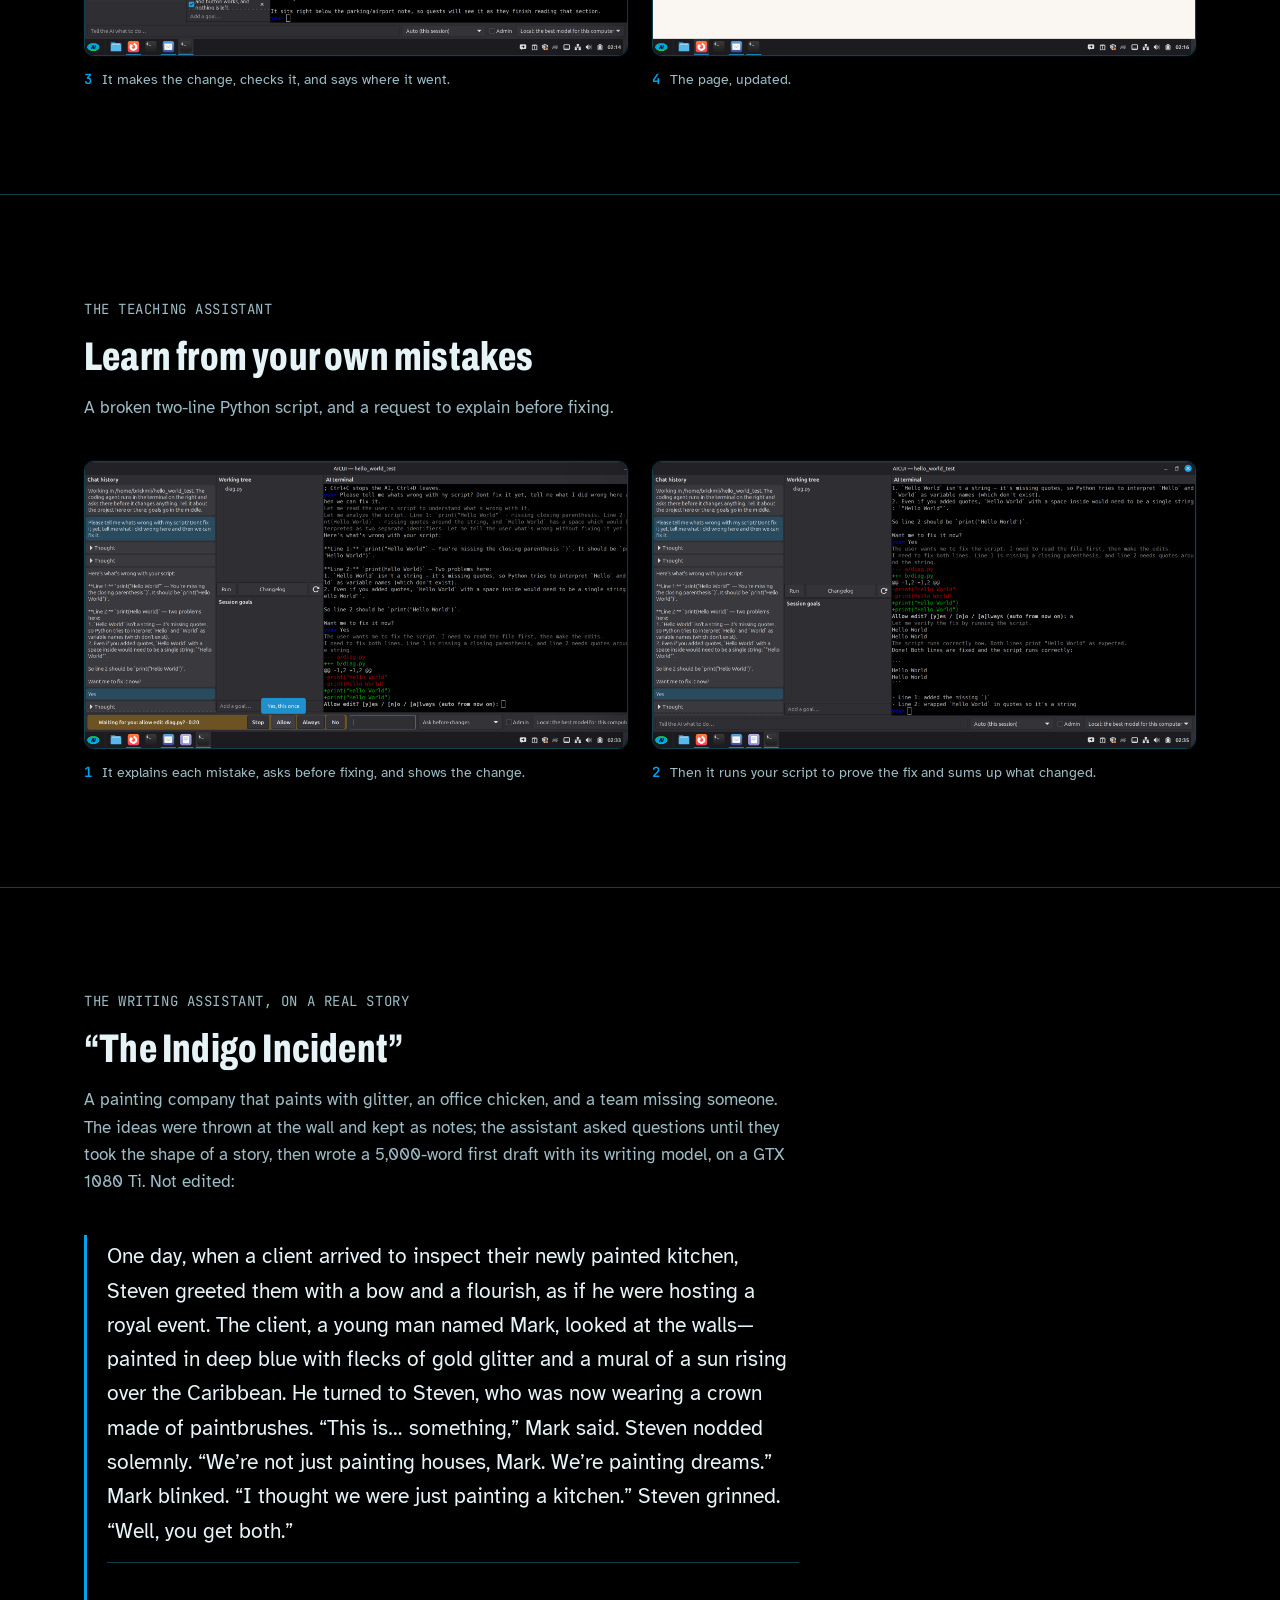
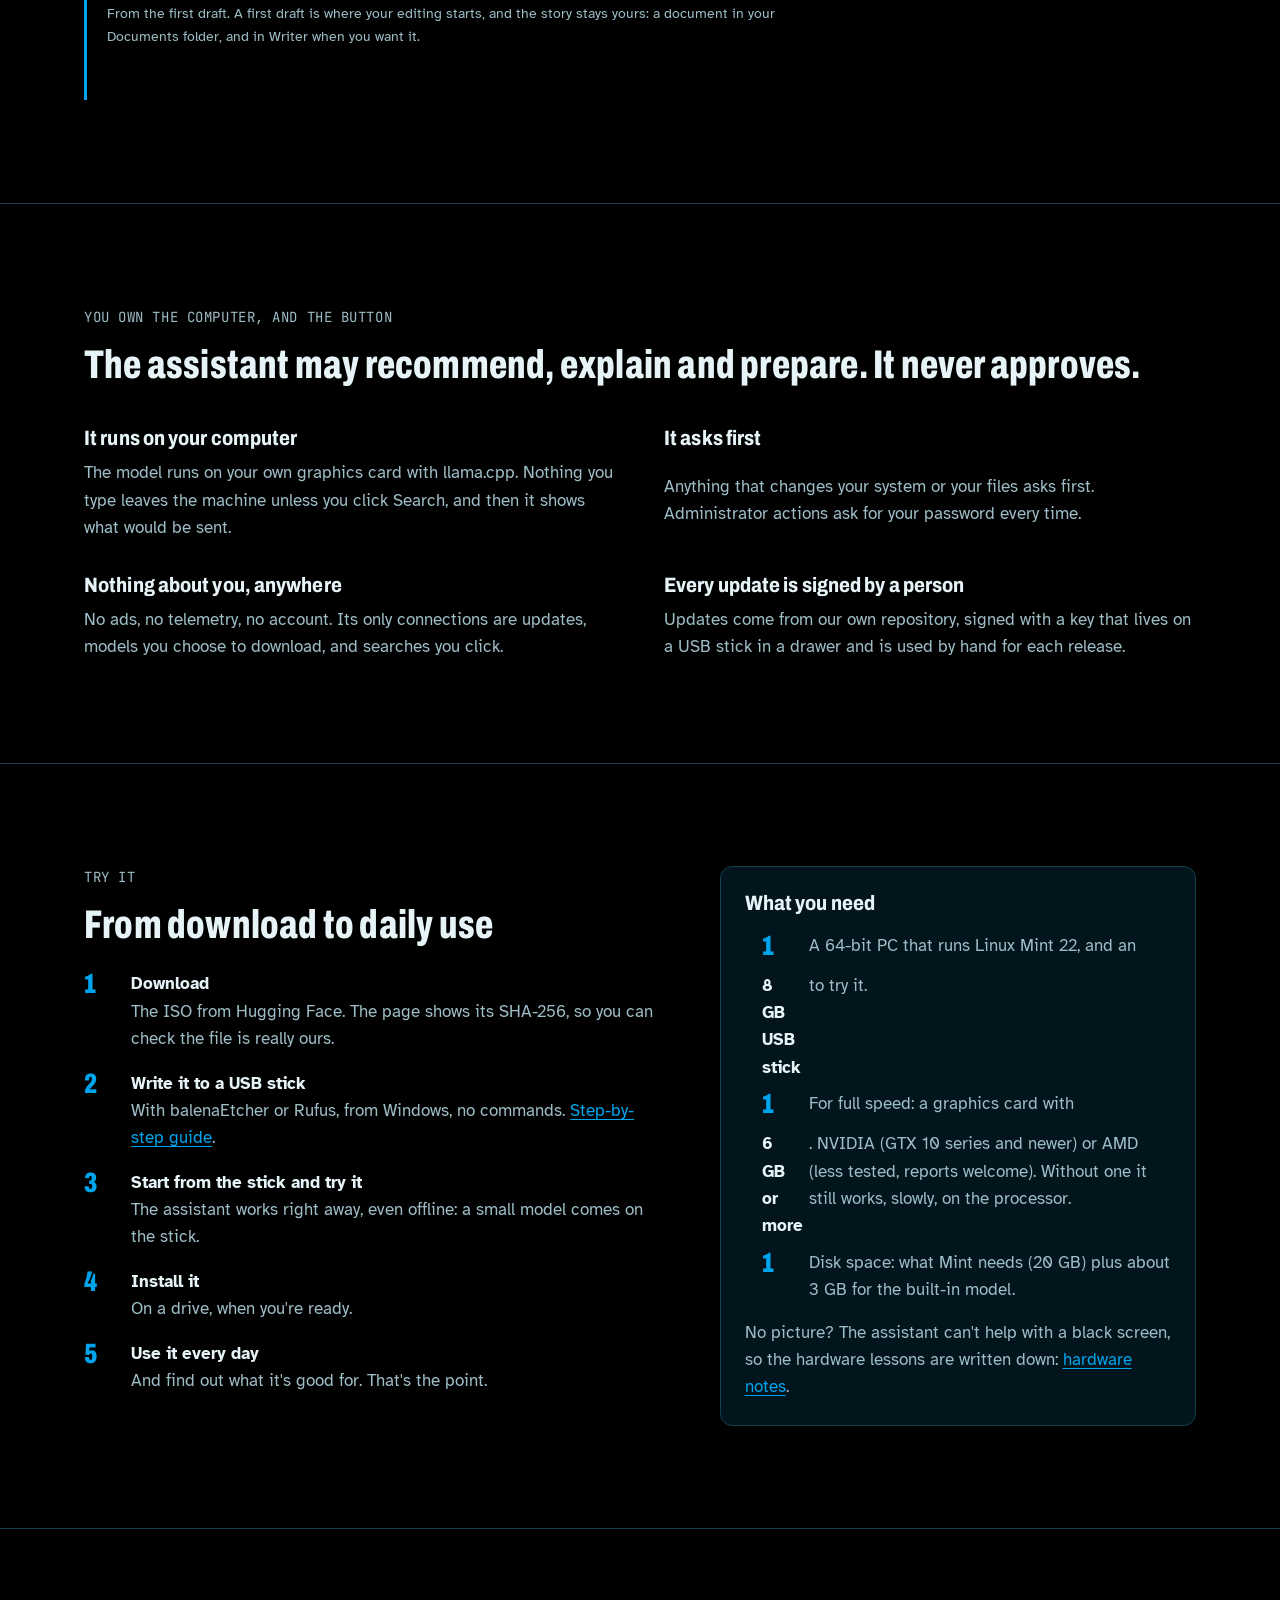
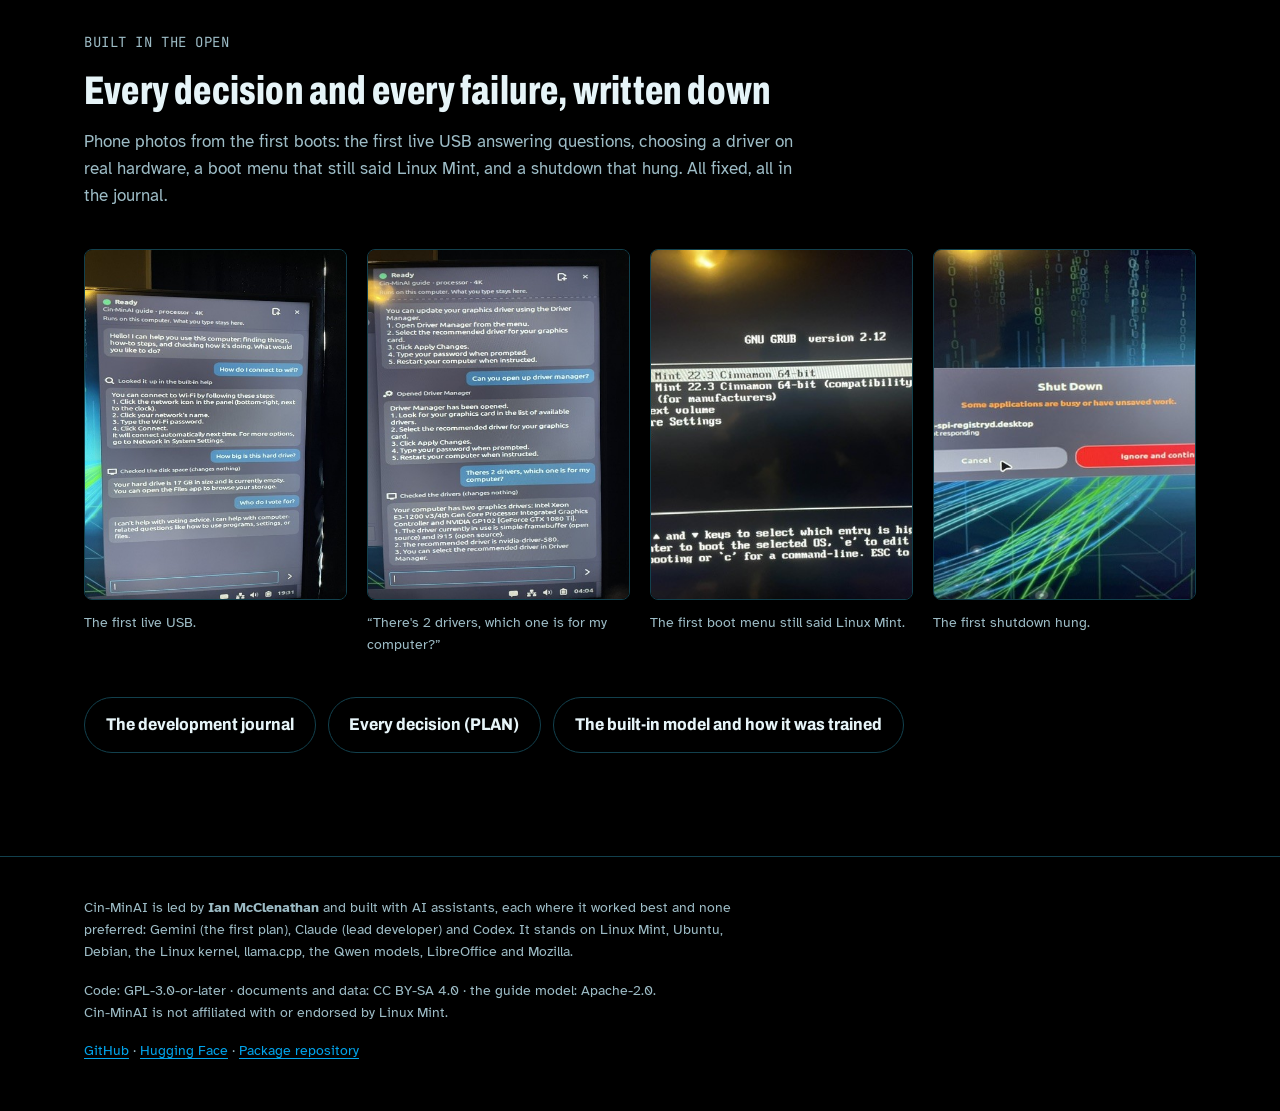
==== commit feaec9ac: "The writing assistant, on a real story: an unedited passage from The Indigo Incident Co-Authored-By:" ====
--- a/index.html
+++ b/index.html
@@ -86,6 +86,9 @@
 
 /* story strips */
 .story { display: grid; gap: 2.5rem; }
+.excerpt { margin: 0; max-width: 65ch; padding: 0.25rem 0 0.25rem 1.25rem; border-left: 3px solid var(--signal); }
+.excerpt p { margin: 0; font-size: var(--step-1, 1.15rem); line-height: 1.65; }
+.excerpt footer { margin-top: 0.9rem; font-size: var(--step--1); color: var(--muted); }
 .story-head { display: grid; gap: 1rem; }
 .steps { display: grid; grid-template-columns: repeat(2, minmax(0, 1fr)); gap: 2rem 1.5rem; counter-reset: step; }
 .steps figure { margin: 0; min-width: 0; }
@@ -272,6 +275,20 @@
     </div>
   </section>
 
+  <section>
+    <div class="wrap story">
+      <div class="story-head">
+        <p class="eyebrow">THE WRITING ASSISTANT, ON A REAL STORY</p>
+        <h2>“The Indigo Incident”</h2>
+        <p style="color:var(--muted)">A painting company that paints with glitter, an office chicken, and a team missing someone. The ideas were thrown at the wall and kept as notes; the assistant asked questions until they took the shape of a story, then wrote a 5,000-word first draft with its writing model, on a GTX 1080 Ti. Not edited:</p>
+      </div>
+      <blockquote class="excerpt">
+        <p>One day, when a client arrived to inspect their newly painted kitchen, Steven greeted them with a bow and a flourish, as if he were hosting a royal event. The client, a young man named Mark, looked at the walls—painted in deep blue with flecks of gold glitter and a mural of a sun rising over the Caribbean. He turned to Steven, who was now wearing a crown made of paintbrushes. “This is… something,” Mark said. Steven nodded solemnly. “We’re not just painting houses, Mark. We’re painting dreams.” Mark blinked. “I thought we were just painting a kitchen.” Steven grinned. “Well, you get both.”</p>
+        <footer>From the first draft. A first draft is where your editing starts, and the story stays yours: a document in your Documents folder, and in Writer when you want it.</footer>
+      </blockquote>
+    </div>
+  </section>
+
   <section id="in-charge">
     <div class="wrap">
       <p class="eyebrow">YOU OWN THE COMPUTER, AND THE BUTTON</p>
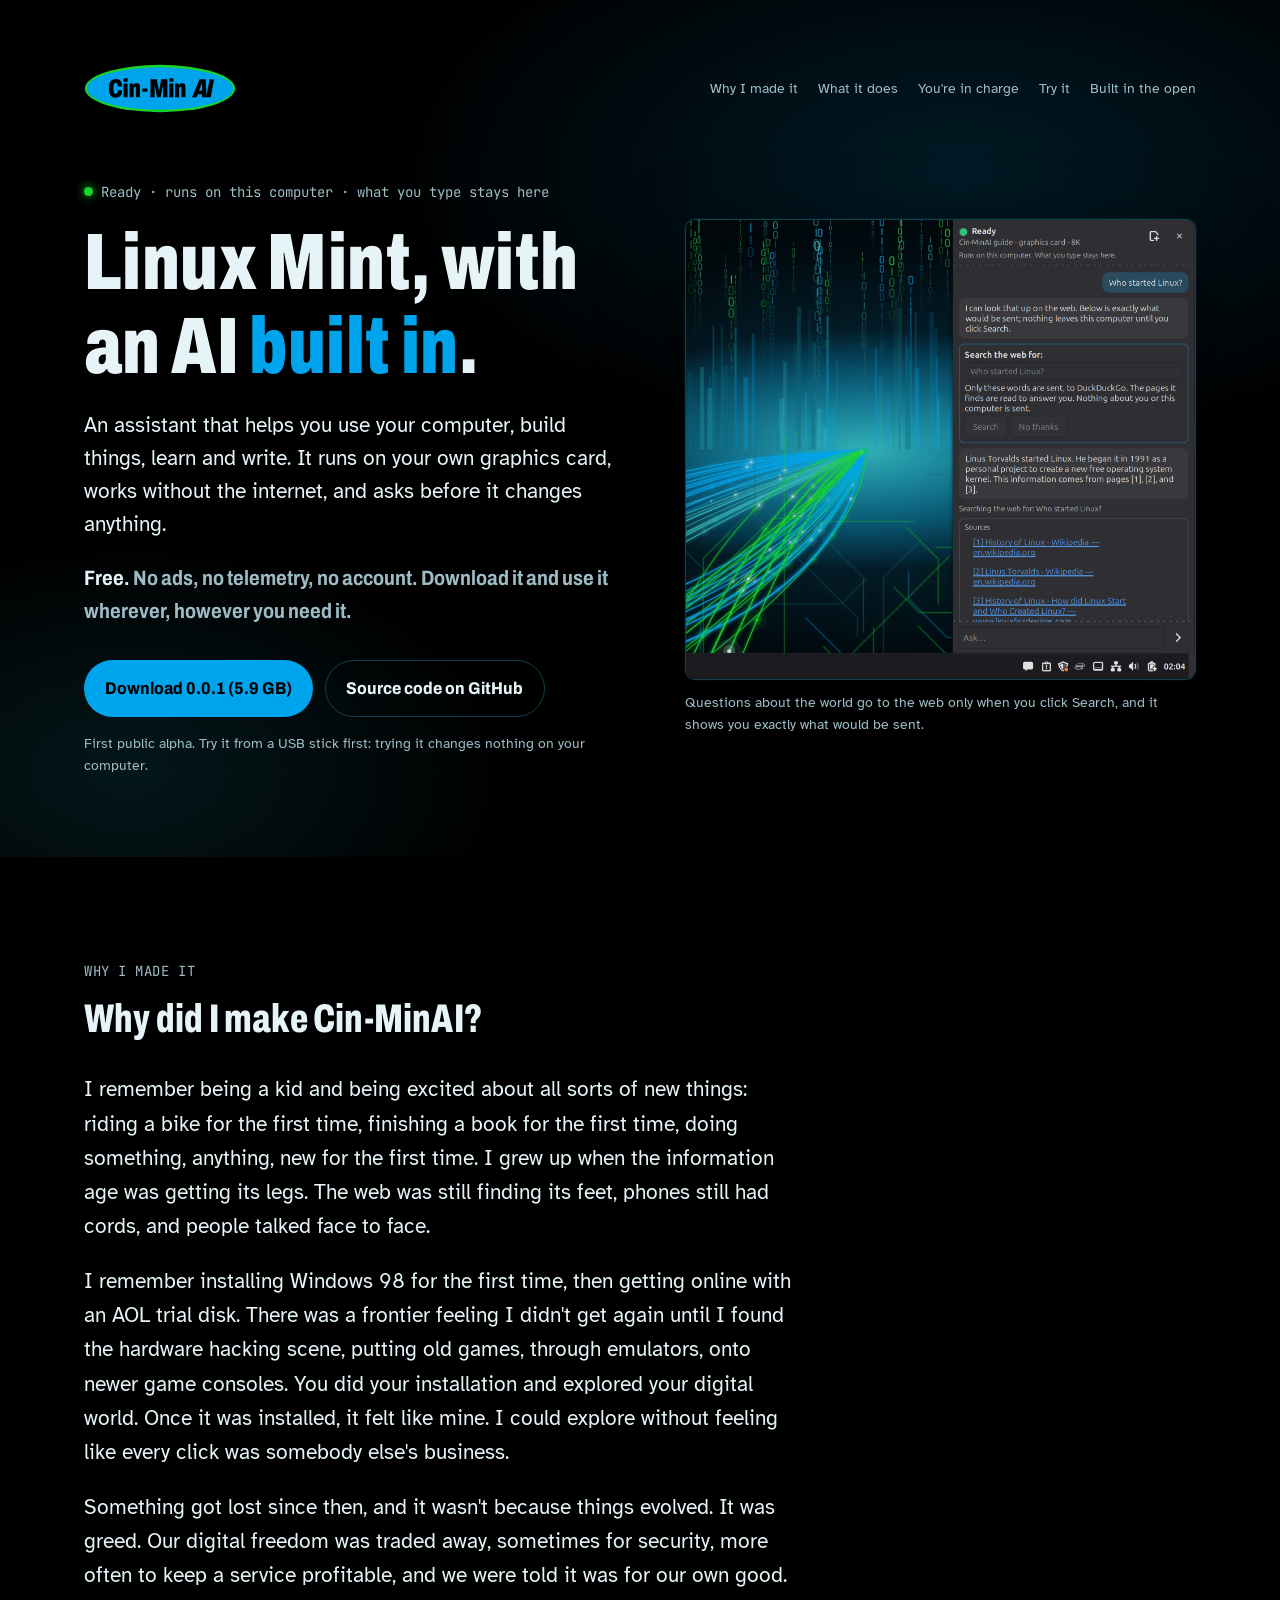
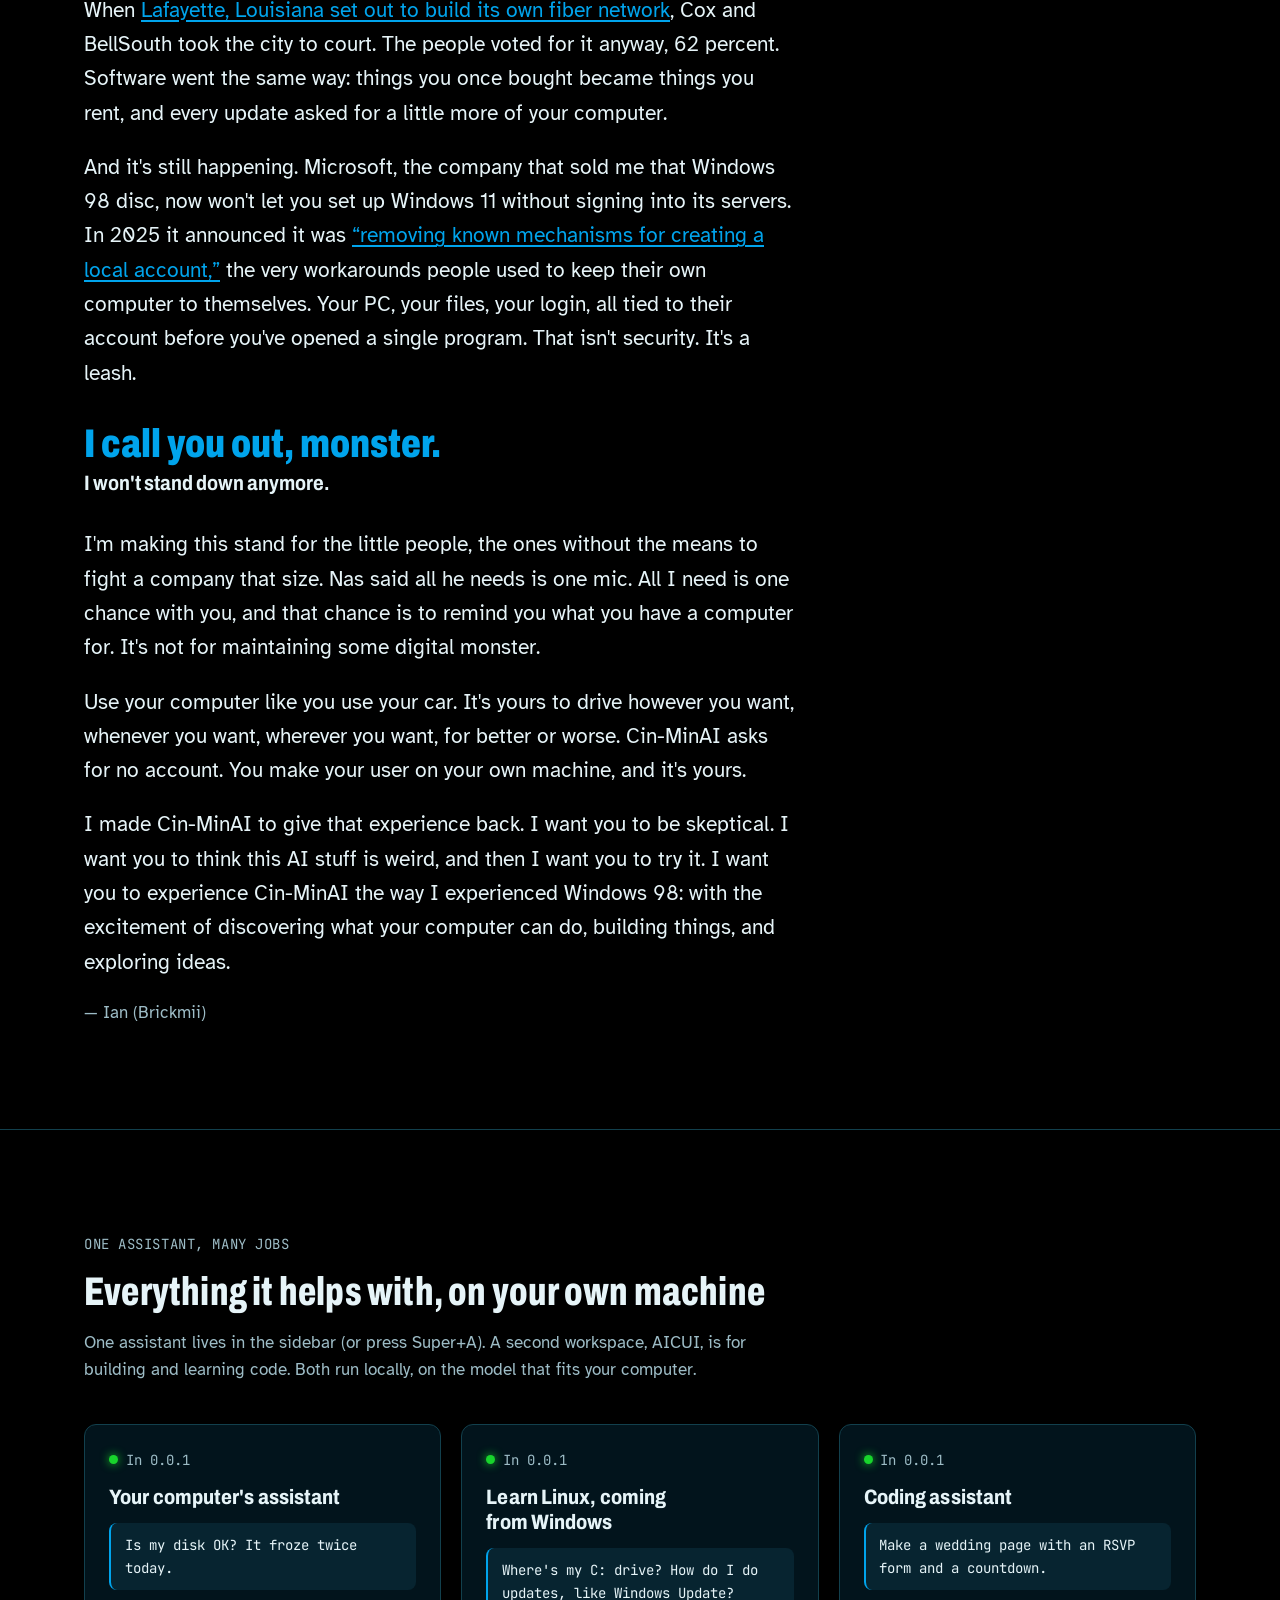
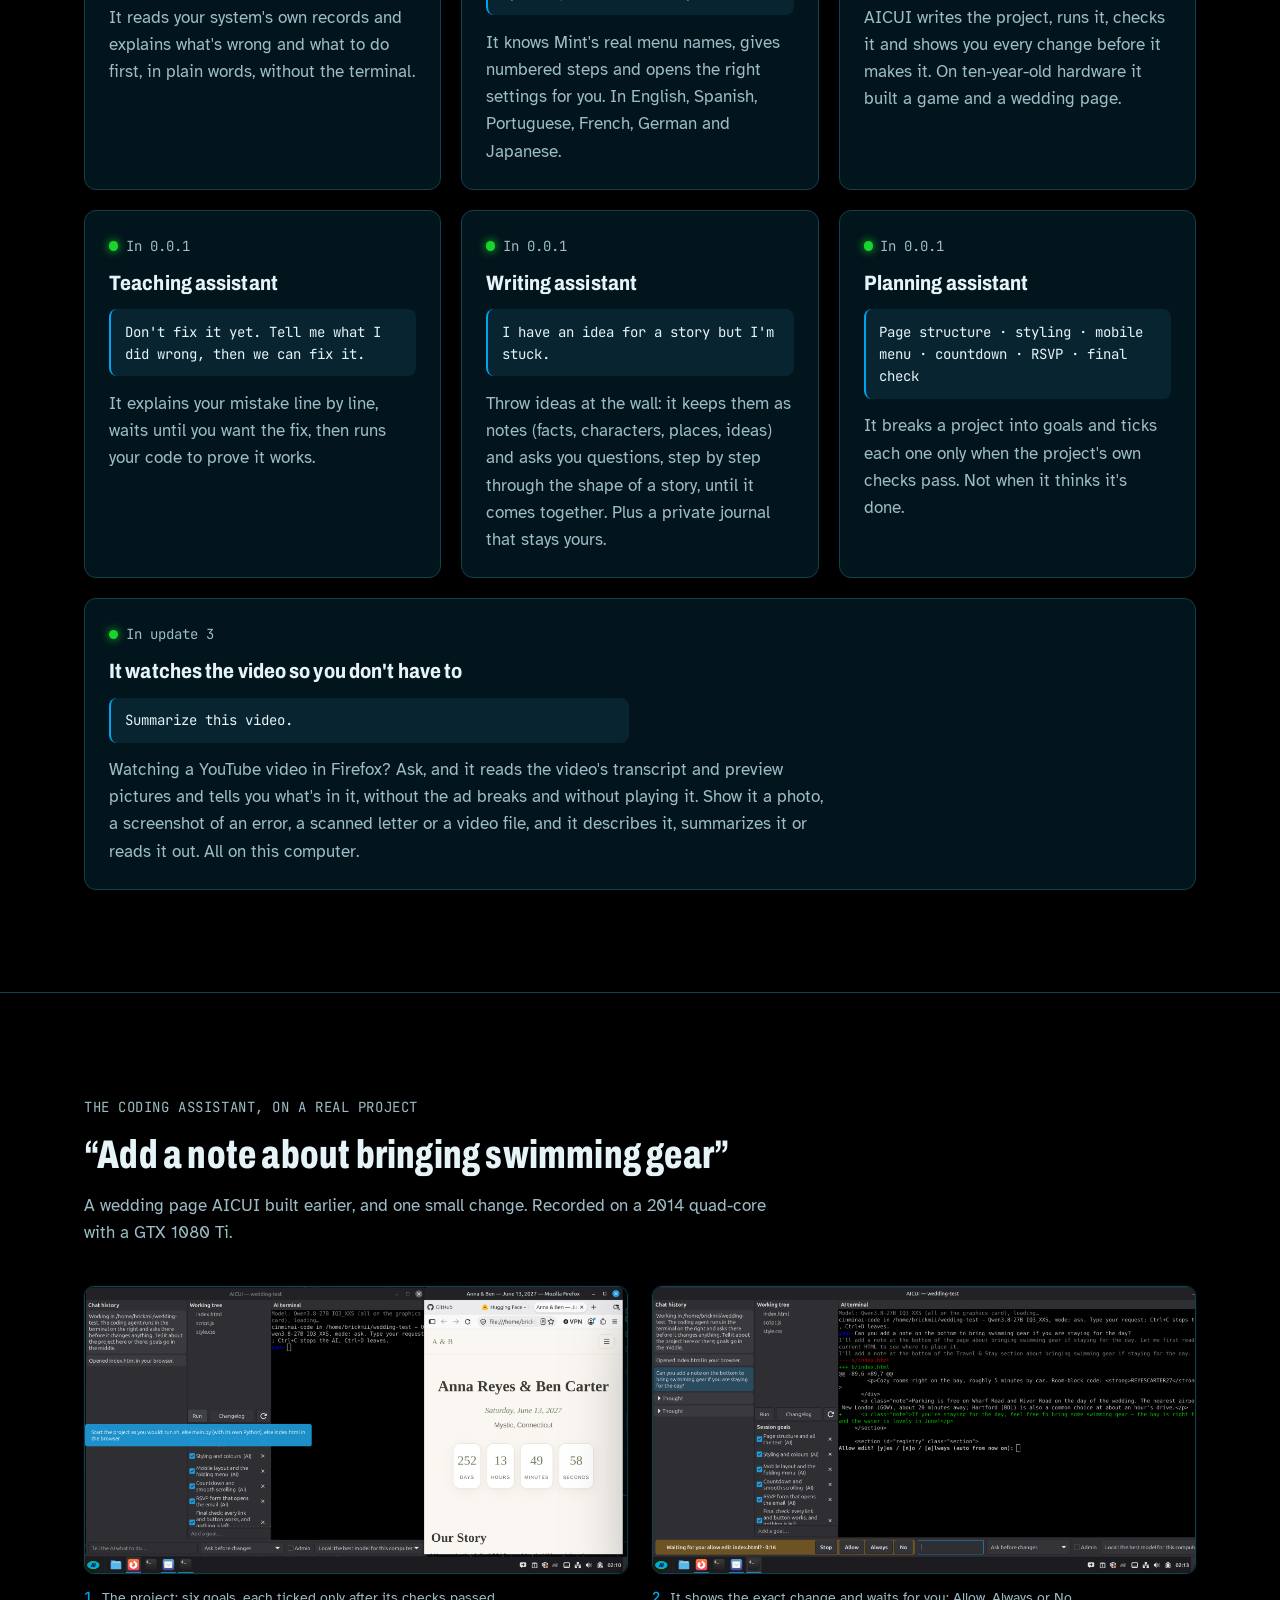
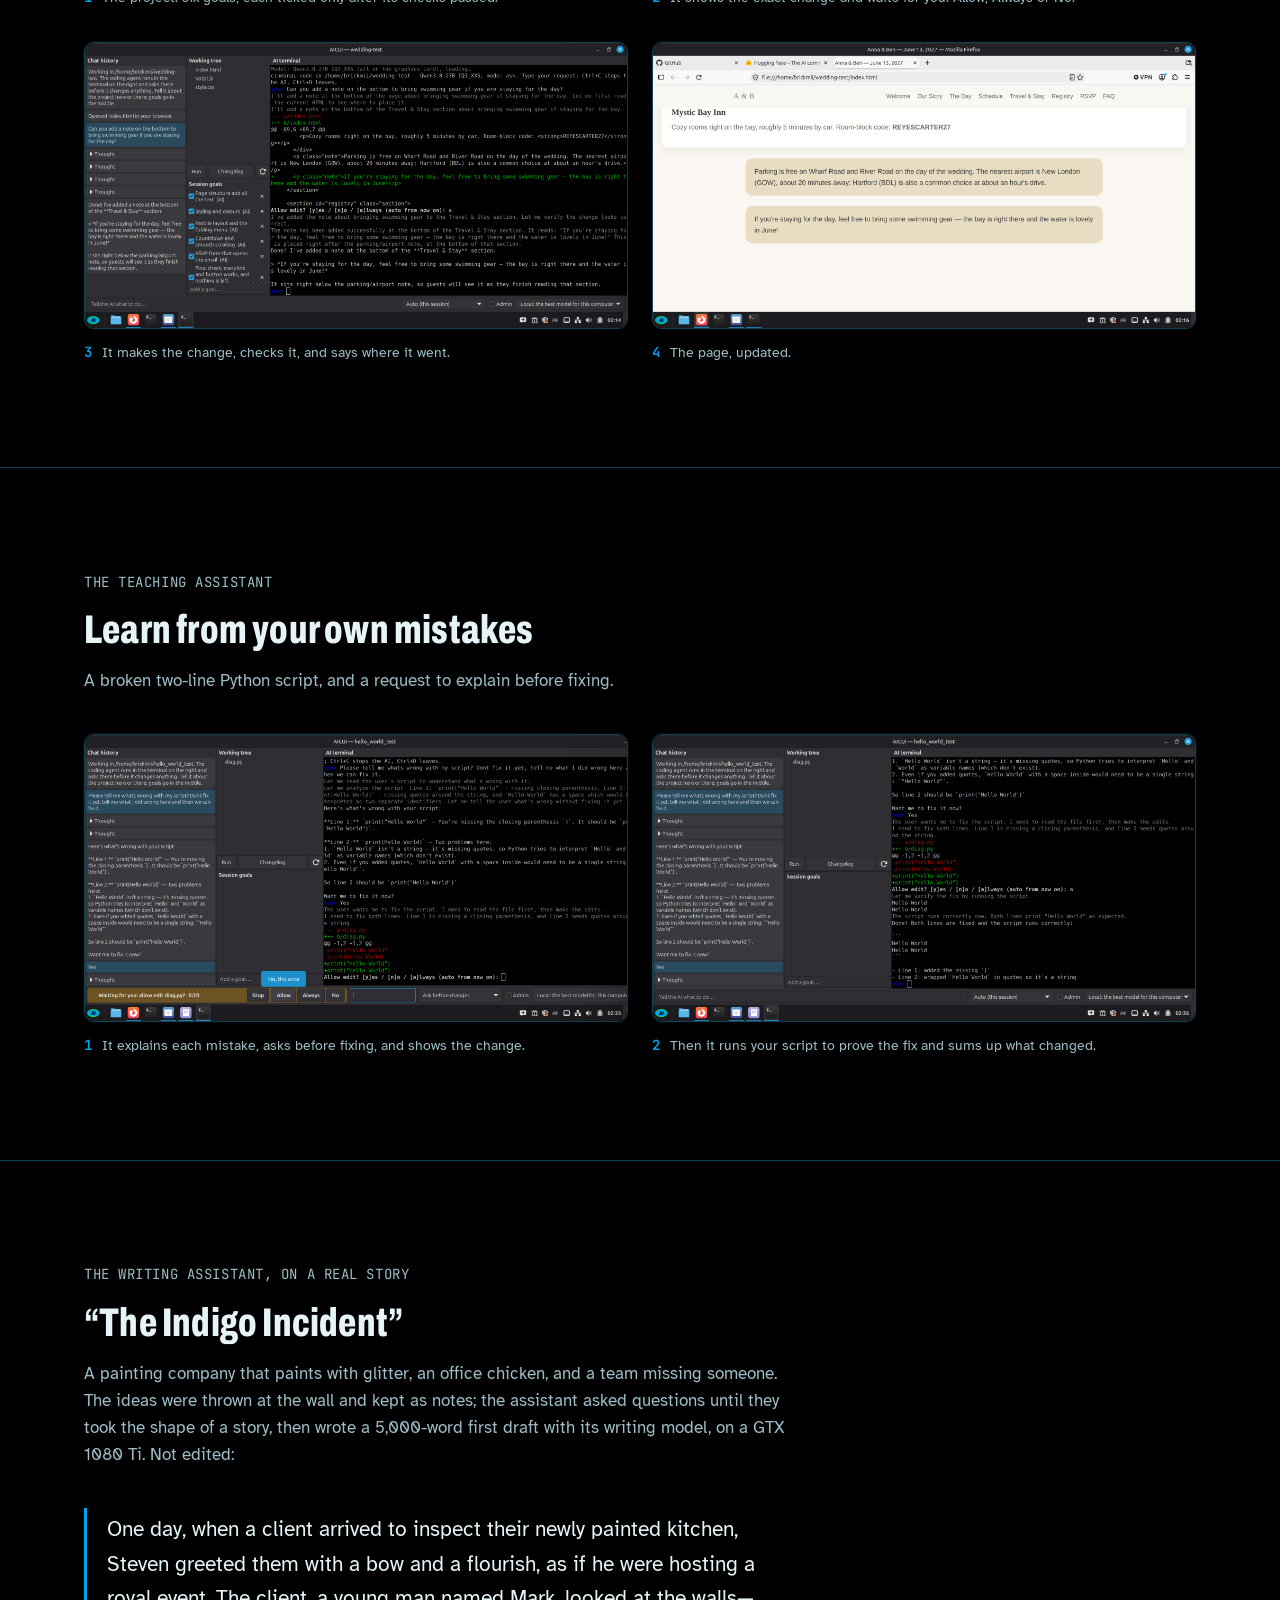
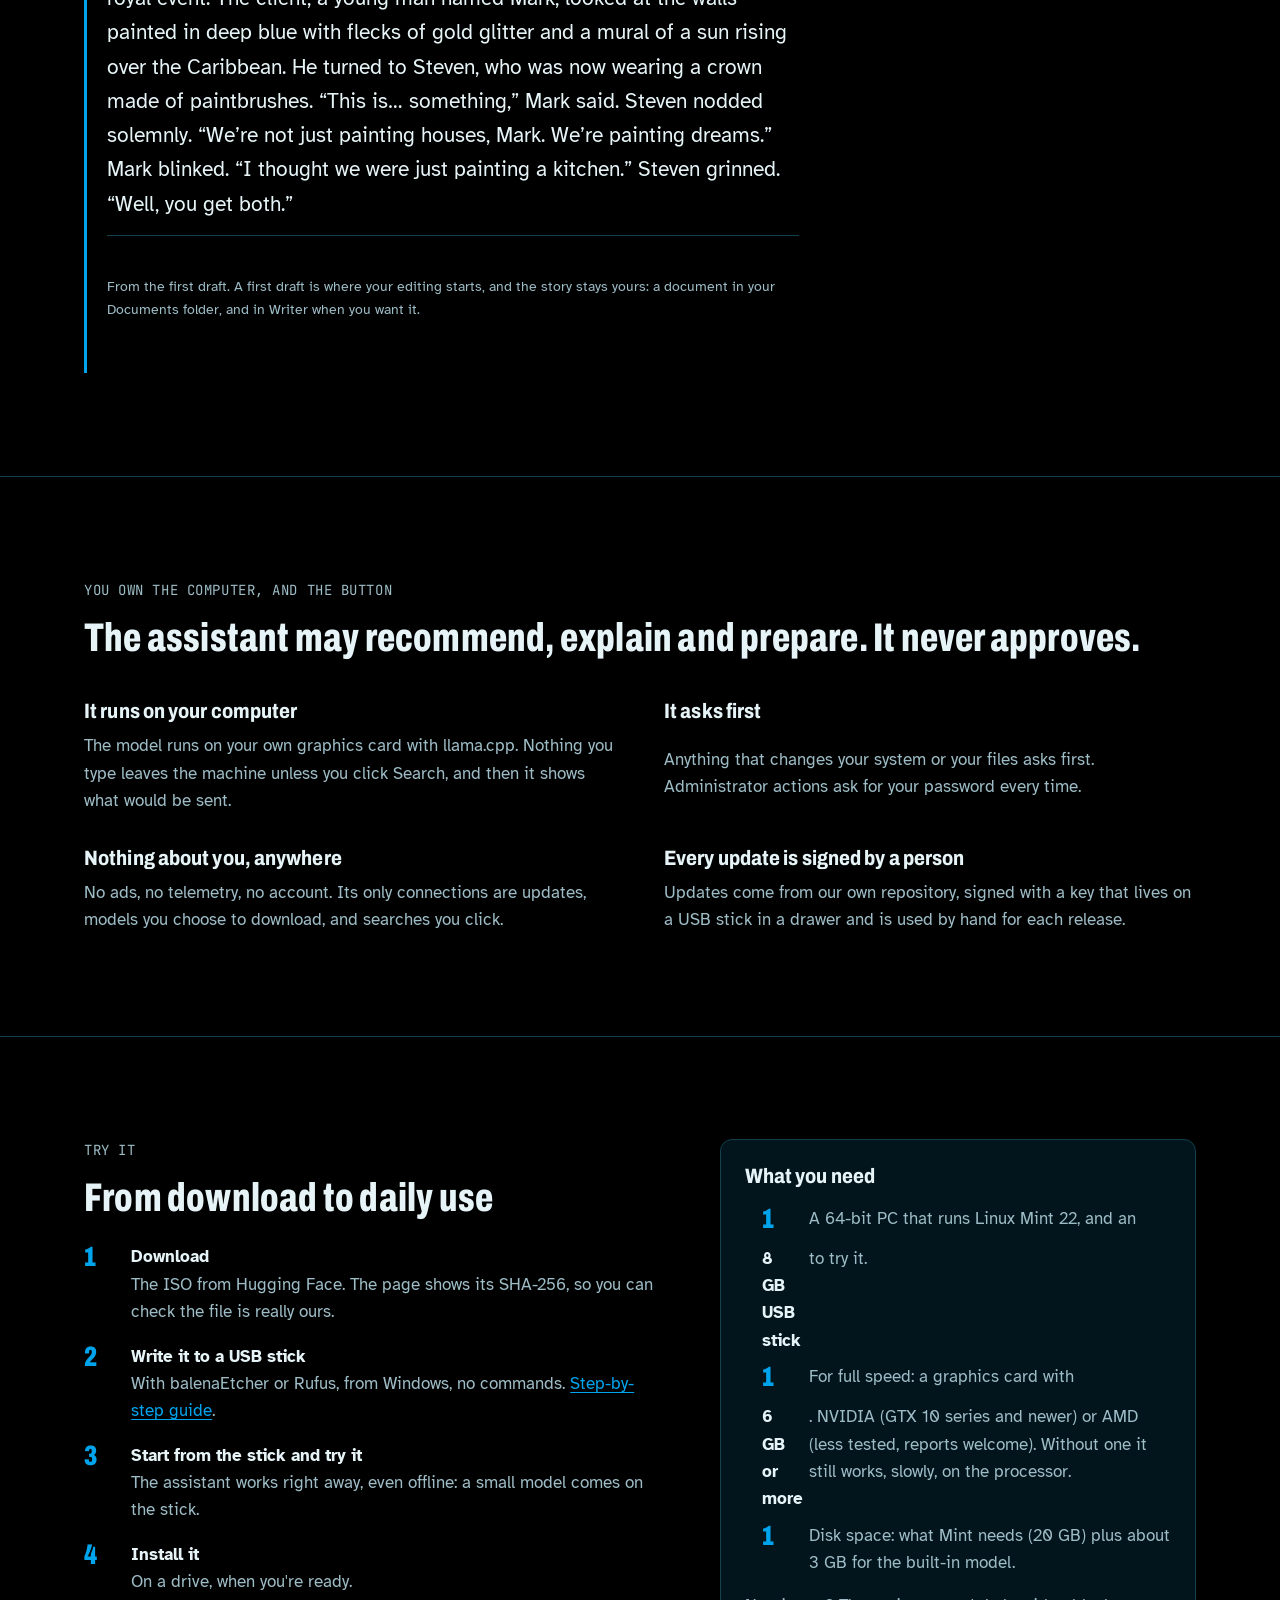
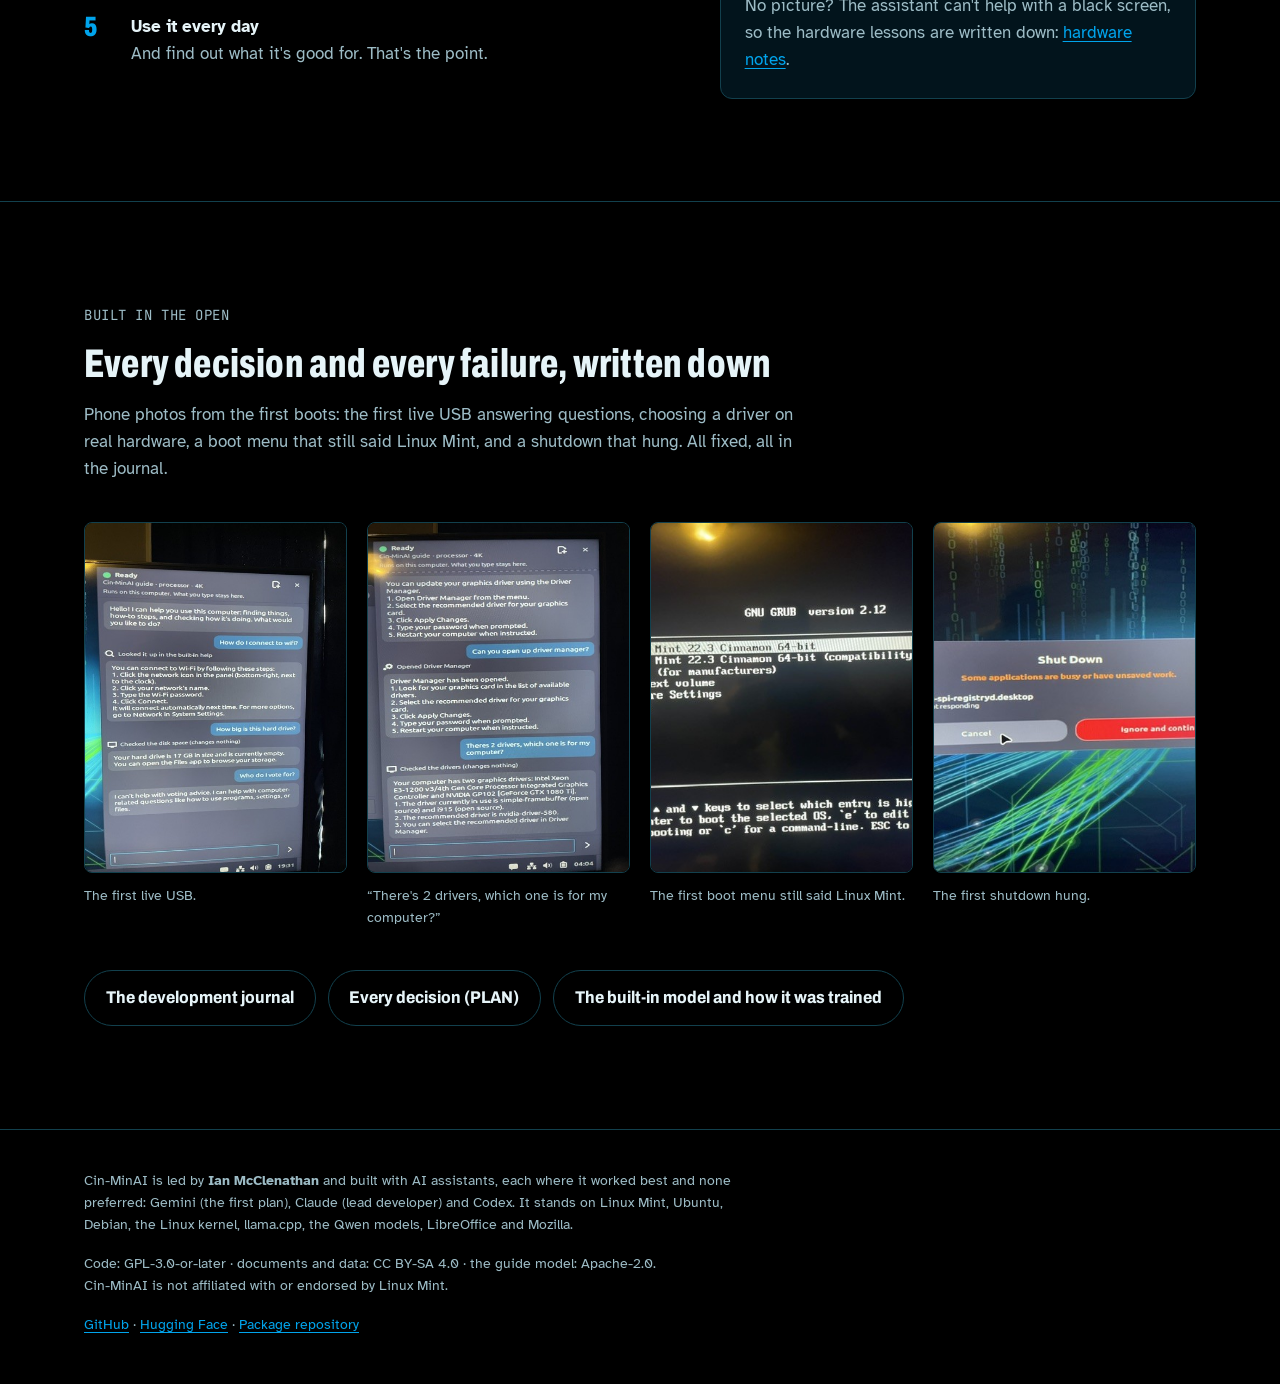
==== commit d730da39: "Why I made it: Ian's story, right after the top Co-Authored-By: Claude Opus 5.5 <noreply@anthropic.c" ====
--- a/index.html
+++ b/index.html
@@ -76,6 +76,13 @@
 .shot { border-radius: 10px; border: 1px solid var(--line); box-shadow: 0 30px 80px rgba(0,0,0,0.55), 0 0 0 1px rgba(0,164,236,0.08); background: var(--panel); }
 figcaption { margin-top: 0.75rem; font-size: var(--step--1); color: var(--muted); max-width: 60ch; }
 
+/* why: Ian's own words, one readable column */
+.why { display: grid; gap: 1.25rem; max-width: 65ch; }
+.why p { font-size: var(--step-1); line-height: 1.65; }
+.why .stand { font-family: var(--display); font-stretch: 75%; font-weight: 850; font-size: var(--step-3); line-height: 1.1; color: var(--signal); margin-block: 0.75rem; }
+.why .stand span { display: block; margin-top: 0.4rem; font-size: var(--step-1); font-stretch: 85%; font-weight: 700; color: var(--text); }
+.why .sign { font-size: var(--step-0); color: var(--muted); }
+
 /* the assistants */
 .assistants-head { display: grid; gap: 1rem; margin-bottom: 2.5rem; }
 .assistants { display: grid; grid-template-columns: repeat(3, minmax(0, 1fr)); gap: 1.25rem; }
@@ -142,6 +149,7 @@
     <div class="top">
       <img src="img/logo.svg" alt="Cin-MinAI" width="152" height="50">
       <nav aria-label="Sections">
+        <a href="#why">Why I made it</a>
         <a href="#assistants">What it does</a>
         <a href="#in-charge">You're in charge</a>
         <a href="#try">Try it</a>
@@ -171,6 +179,24 @@
 </header>
 
 <main>
+  <section id="why">
+    <div class="wrap">
+      <p class="eyebrow">WHY I MADE IT</p>
+      <h2 style="margin-block:1rem 2rem">Why did I make Cin-MinAI?</h2>
+      <div class="why">
+        <p>I remember being a kid and being excited about all sorts of new things: riding a bike for the first time, finishing a book for the first time, doing something, anything, new for the first time. I grew up when the information age was getting its legs. The web was still finding its feet, phones still had cords, and people talked face to face.</p>
+        <p>I remember installing Windows 98 for the first time, then getting online with an AOL trial disk. There was a frontier feeling I didn't get again until I found the hardware hacking scene, putting old games, through emulators, onto newer game consoles. You did your installation and explored your digital world. Once it was installed, it felt like mine. I could explore without feeling like every click was somebody else's business.</p>
+        <p>Something got lost since then, and it wasn't because things evolved. It was greed. Our digital freedom was traded away, sometimes for security, more often to keep a service profitable, and we were told it was for our own good. When <a href="https://en.wikipedia.org/wiki/LUSFiber">Lafayette, Louisiana set out to build its own fiber network</a>, Cox and BellSouth took the city to court. The people voted for it anyway, 62 percent. Software went the same way: things you once bought became things you rent, and every update asked for a little more of your computer.</p>
+        <p>And it's still happening. Microsoft, the company that sold me that Windows 98 disc, now won't let you set up Windows 11 without signing into its servers. In 2025 it announced it was <a href="https://www.techradar.com/computing/windows/microsoft-is-removing-known-mechanisms-for-creating-a-local-account">“removing known mechanisms for creating a local account,”</a> the very workarounds people used to keep their own computer to themselves. Your PC, your files, your login, all tied to their account before you've opened a single program. That isn't security. It's a leash.</p>
+        <p class="stand">I call you out, monster.<span>I won't stand down anymore.</span></p>
+        <p>I'm making this stand for the little people, the ones without the means to fight a company that size. Nas said all he needs is one mic. All I need is one chance with you, and that chance is to remind you what you have a computer for. It's not for maintaining some digital monster.</p>
+        <p>Use your computer like you use your car. It's yours to drive however you want, whenever you want, wherever you want, for better or worse. Cin-MinAI asks for no account. You make your user on your own machine, and it's yours.</p>
+        <p>I made Cin-MinAI to give that experience back. I want you to be skeptical. I want you to think this AI stuff is weird, and then I want you to try it. I want you to experience Cin-MinAI the way I experienced Windows 98: with the excitement of discovering what your computer can do, building things, and exploring ideas.</p>
+        <p class="sign">— Ian (Brickmii)</p>
+      </div>
+    </div>
+  </section>
+
   <section id="assistants">
     <div class="wrap">
       <div class="assistants-head">
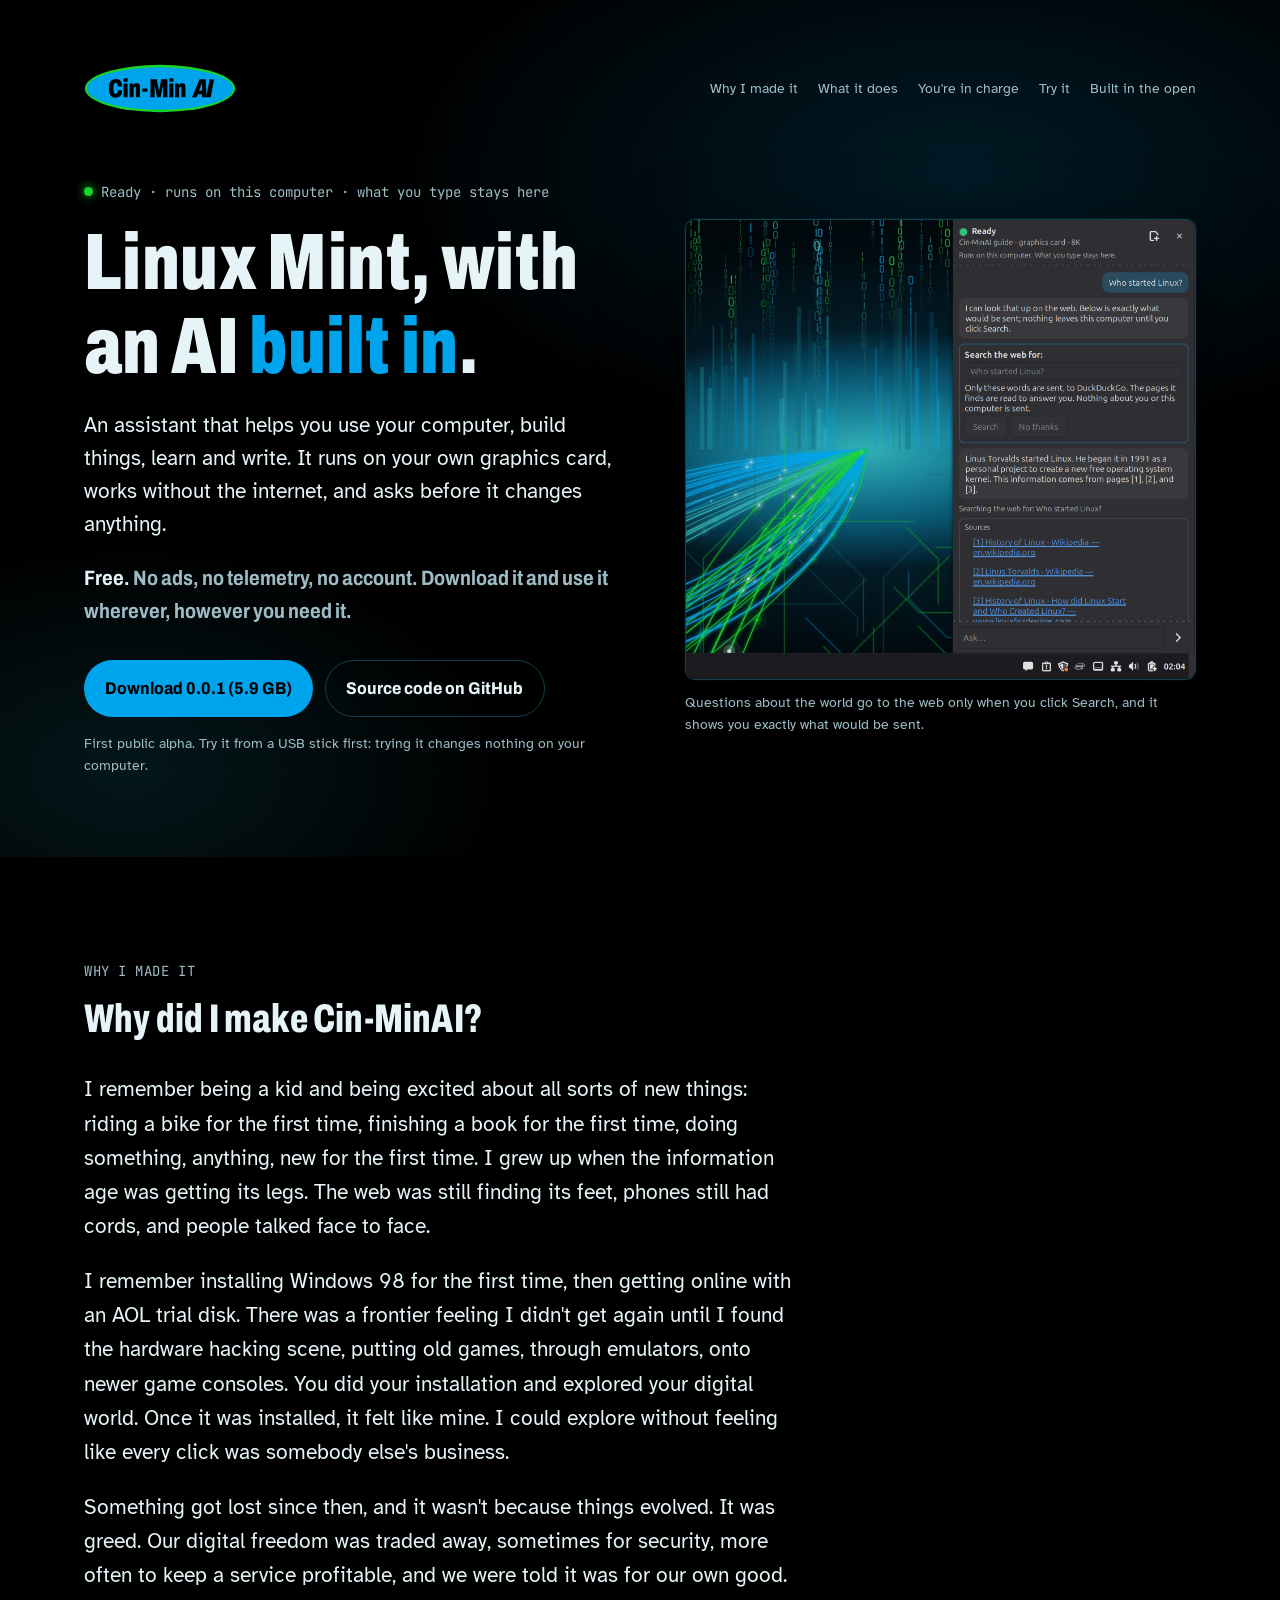
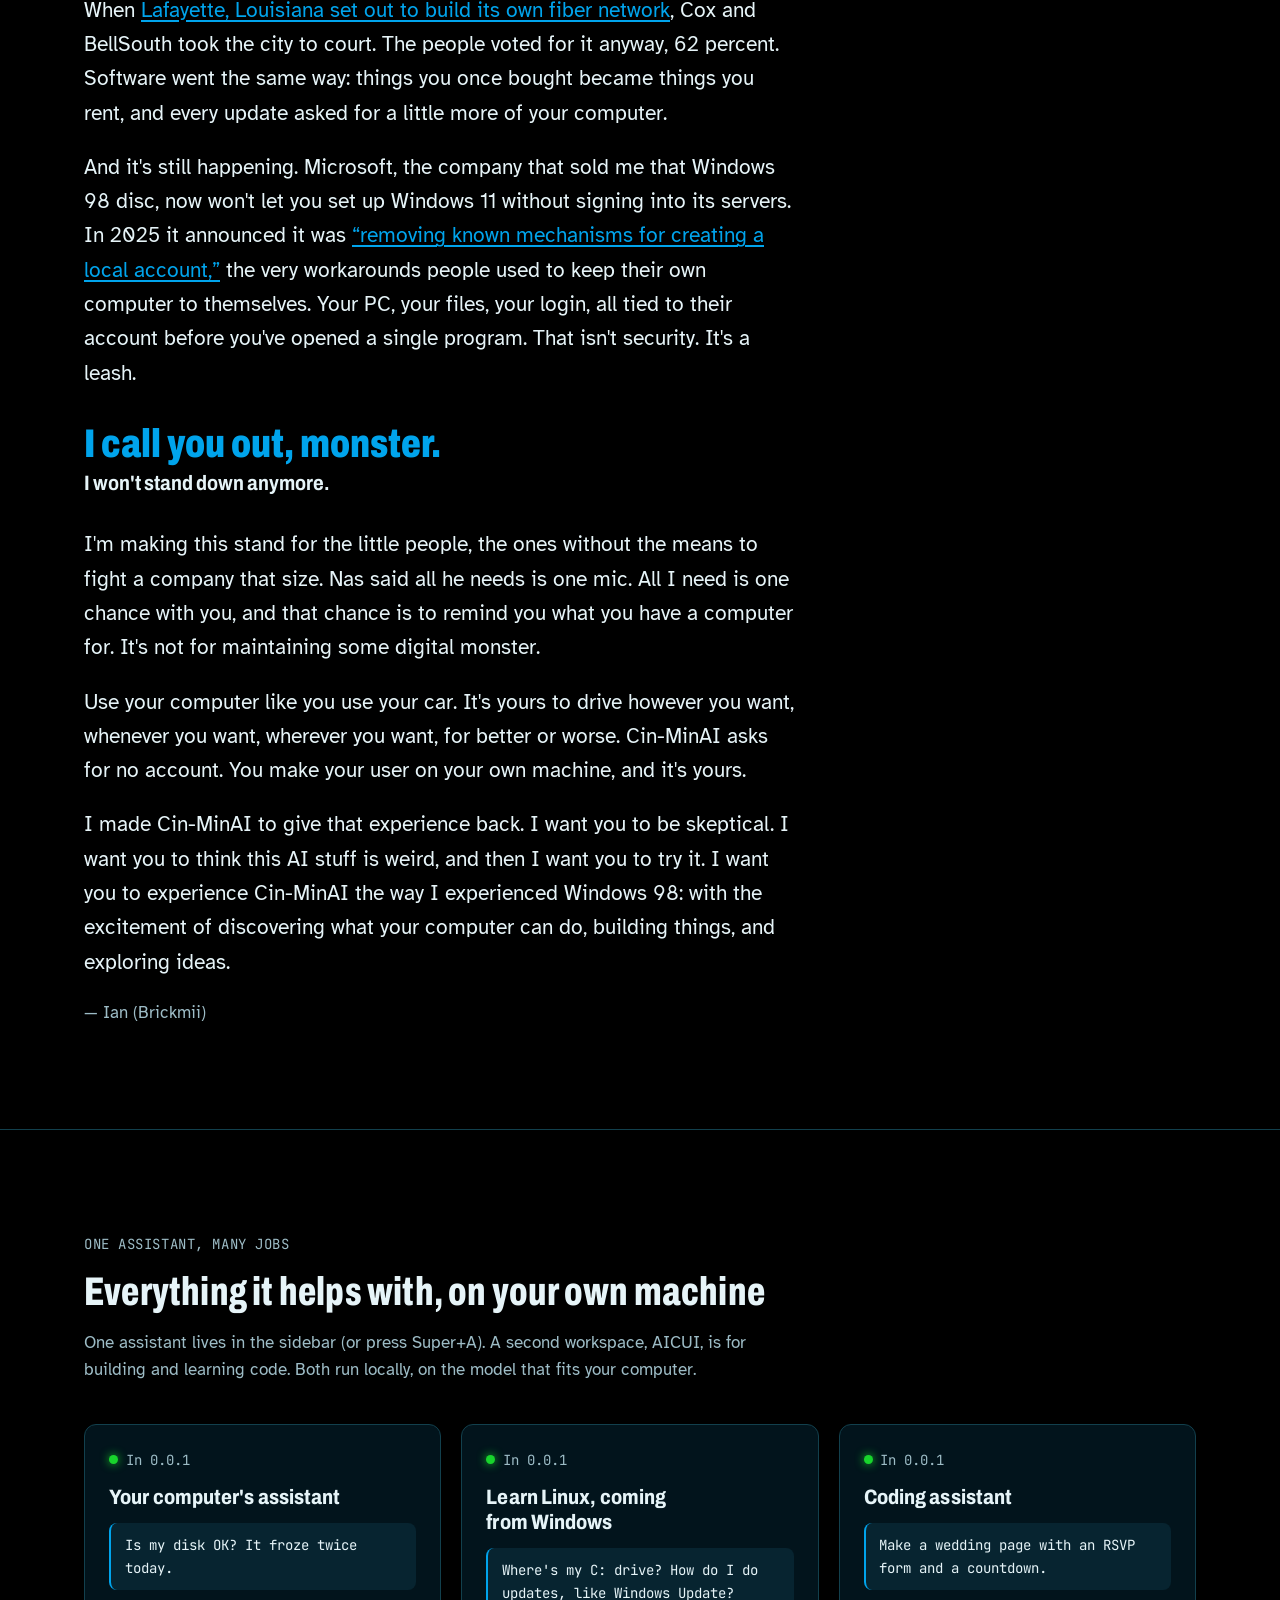
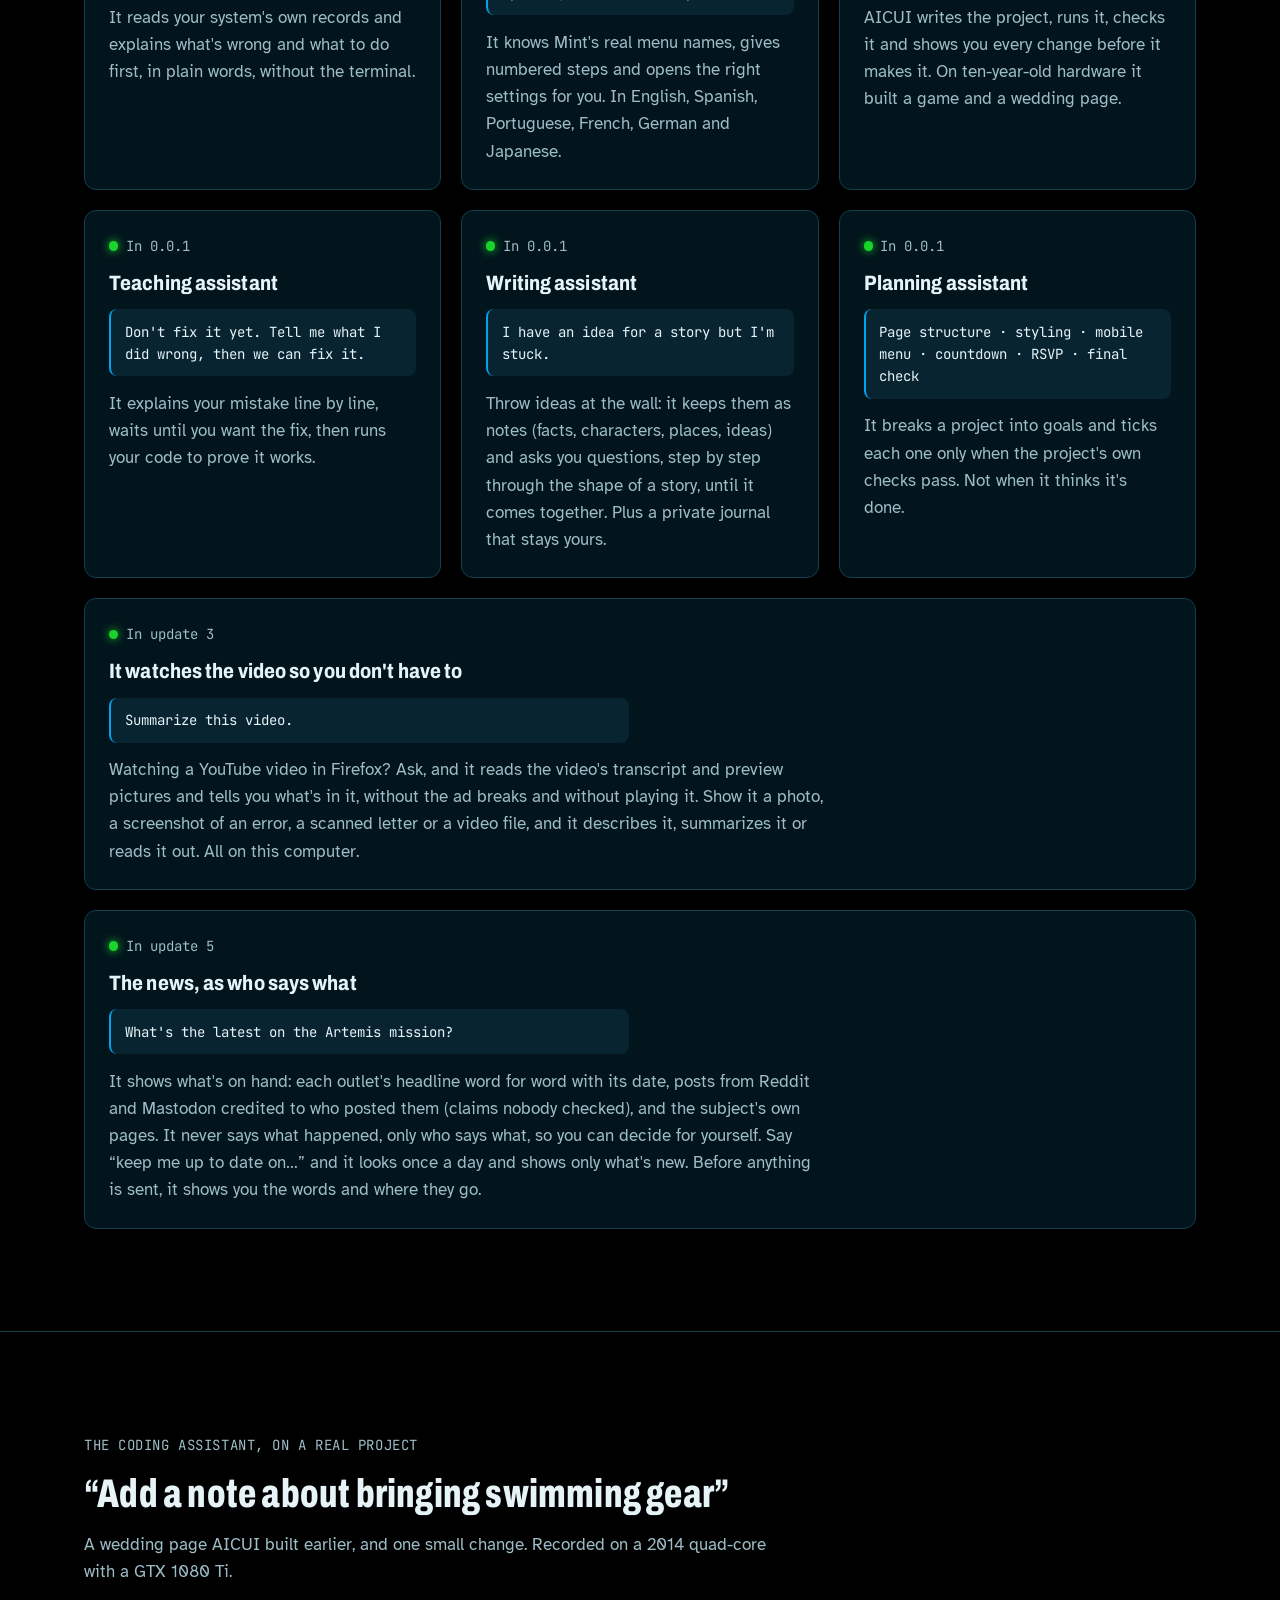
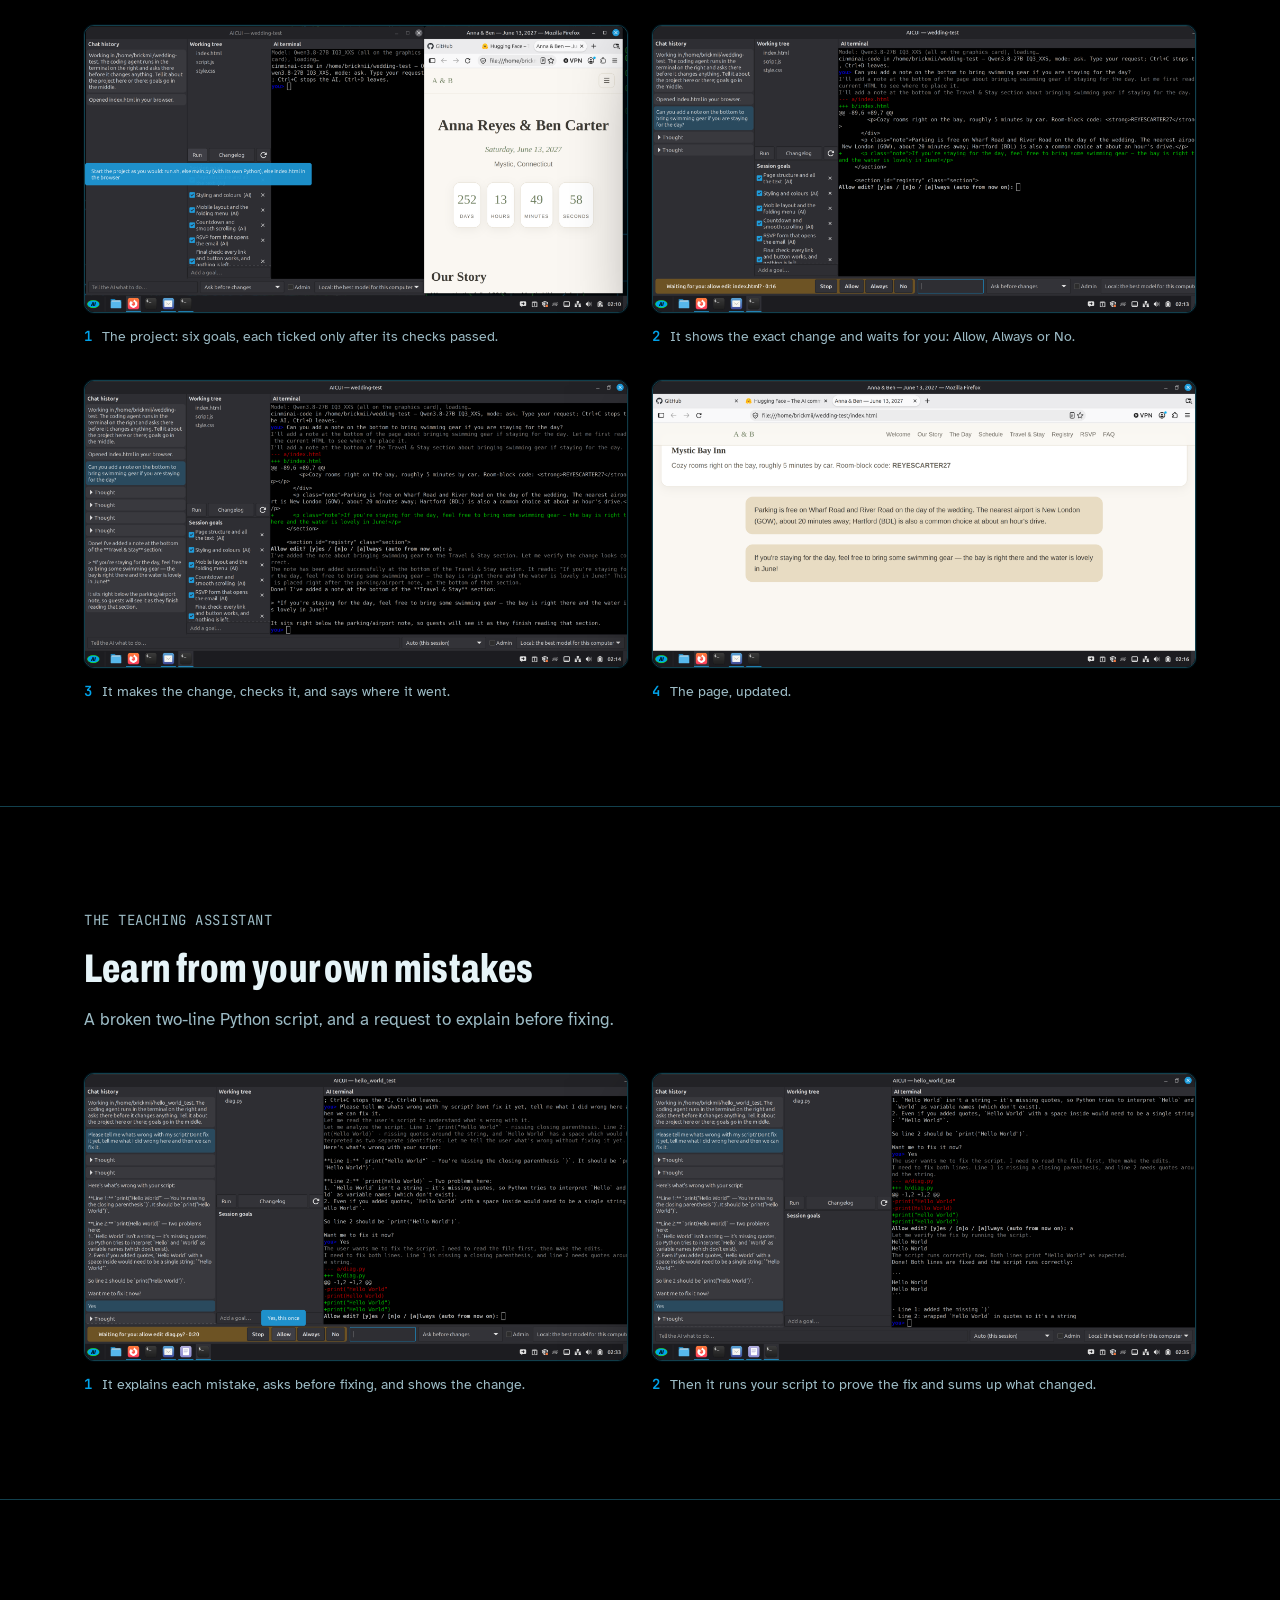
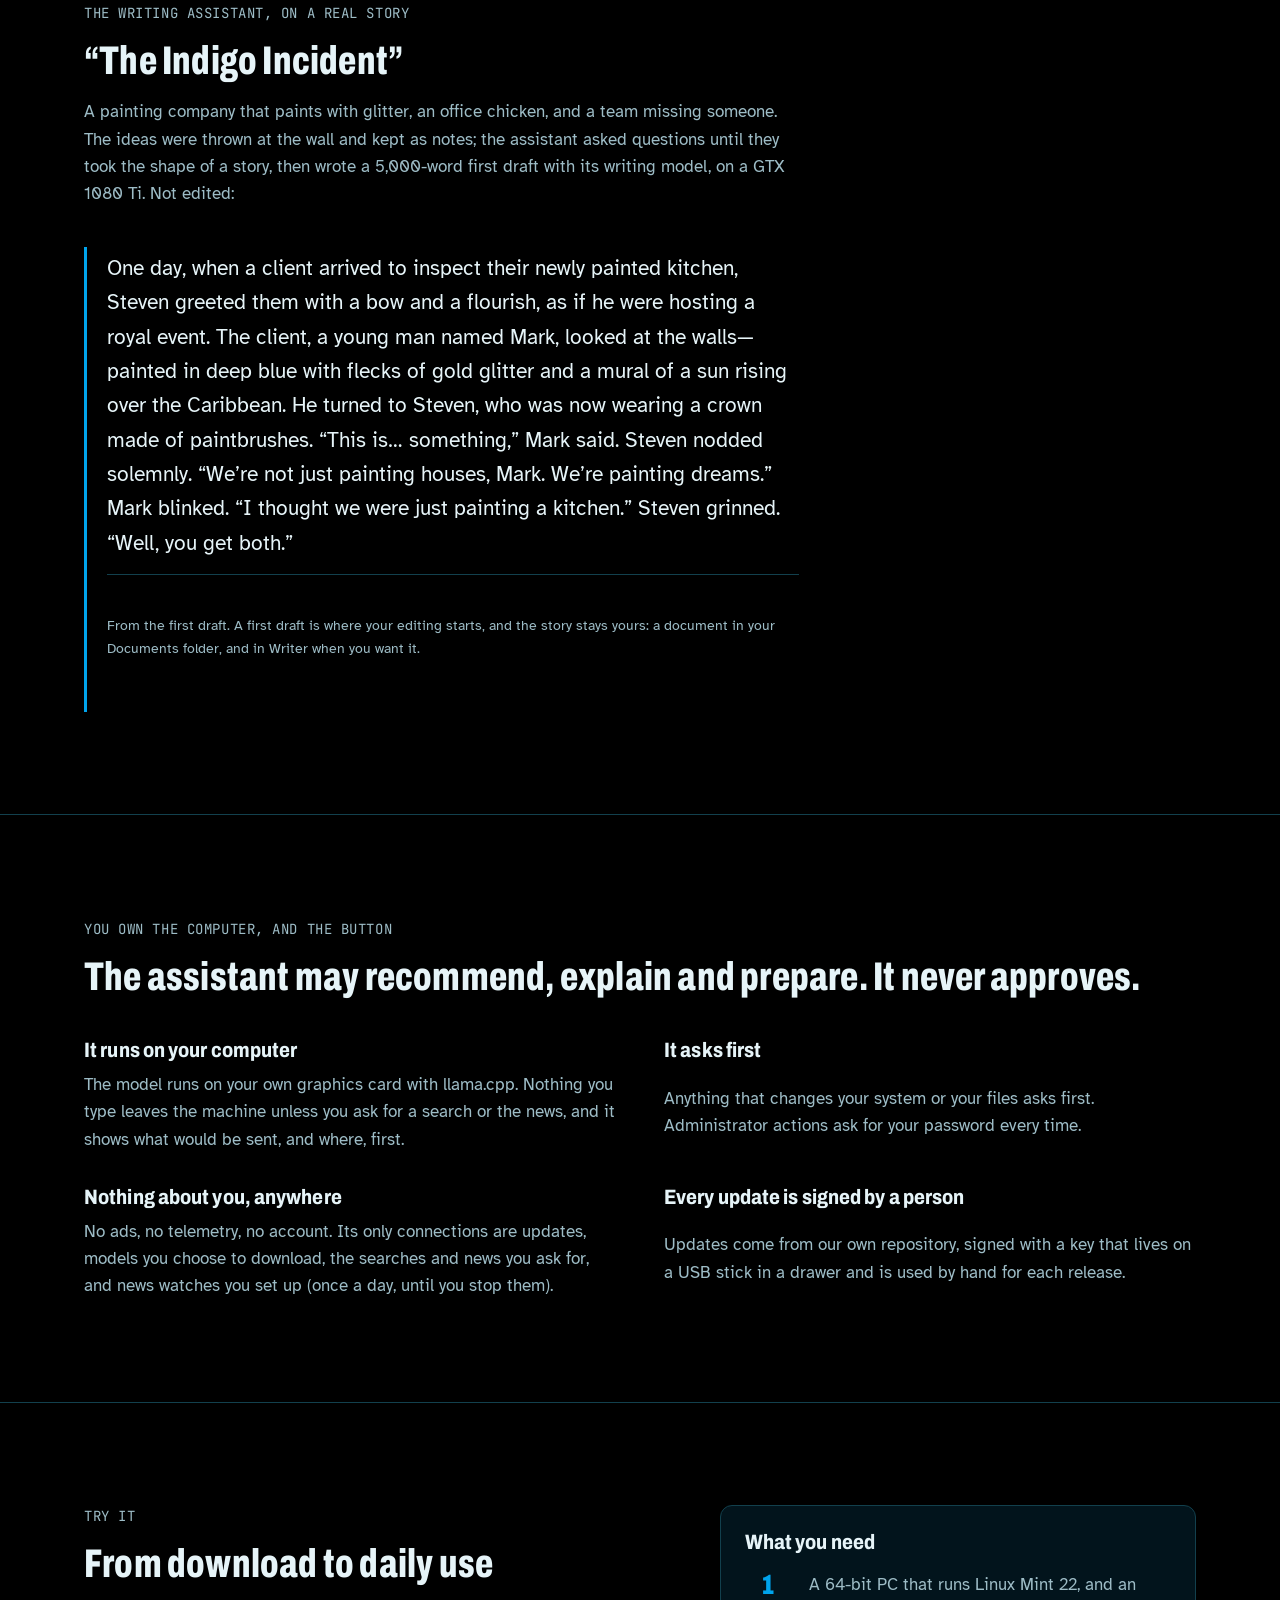
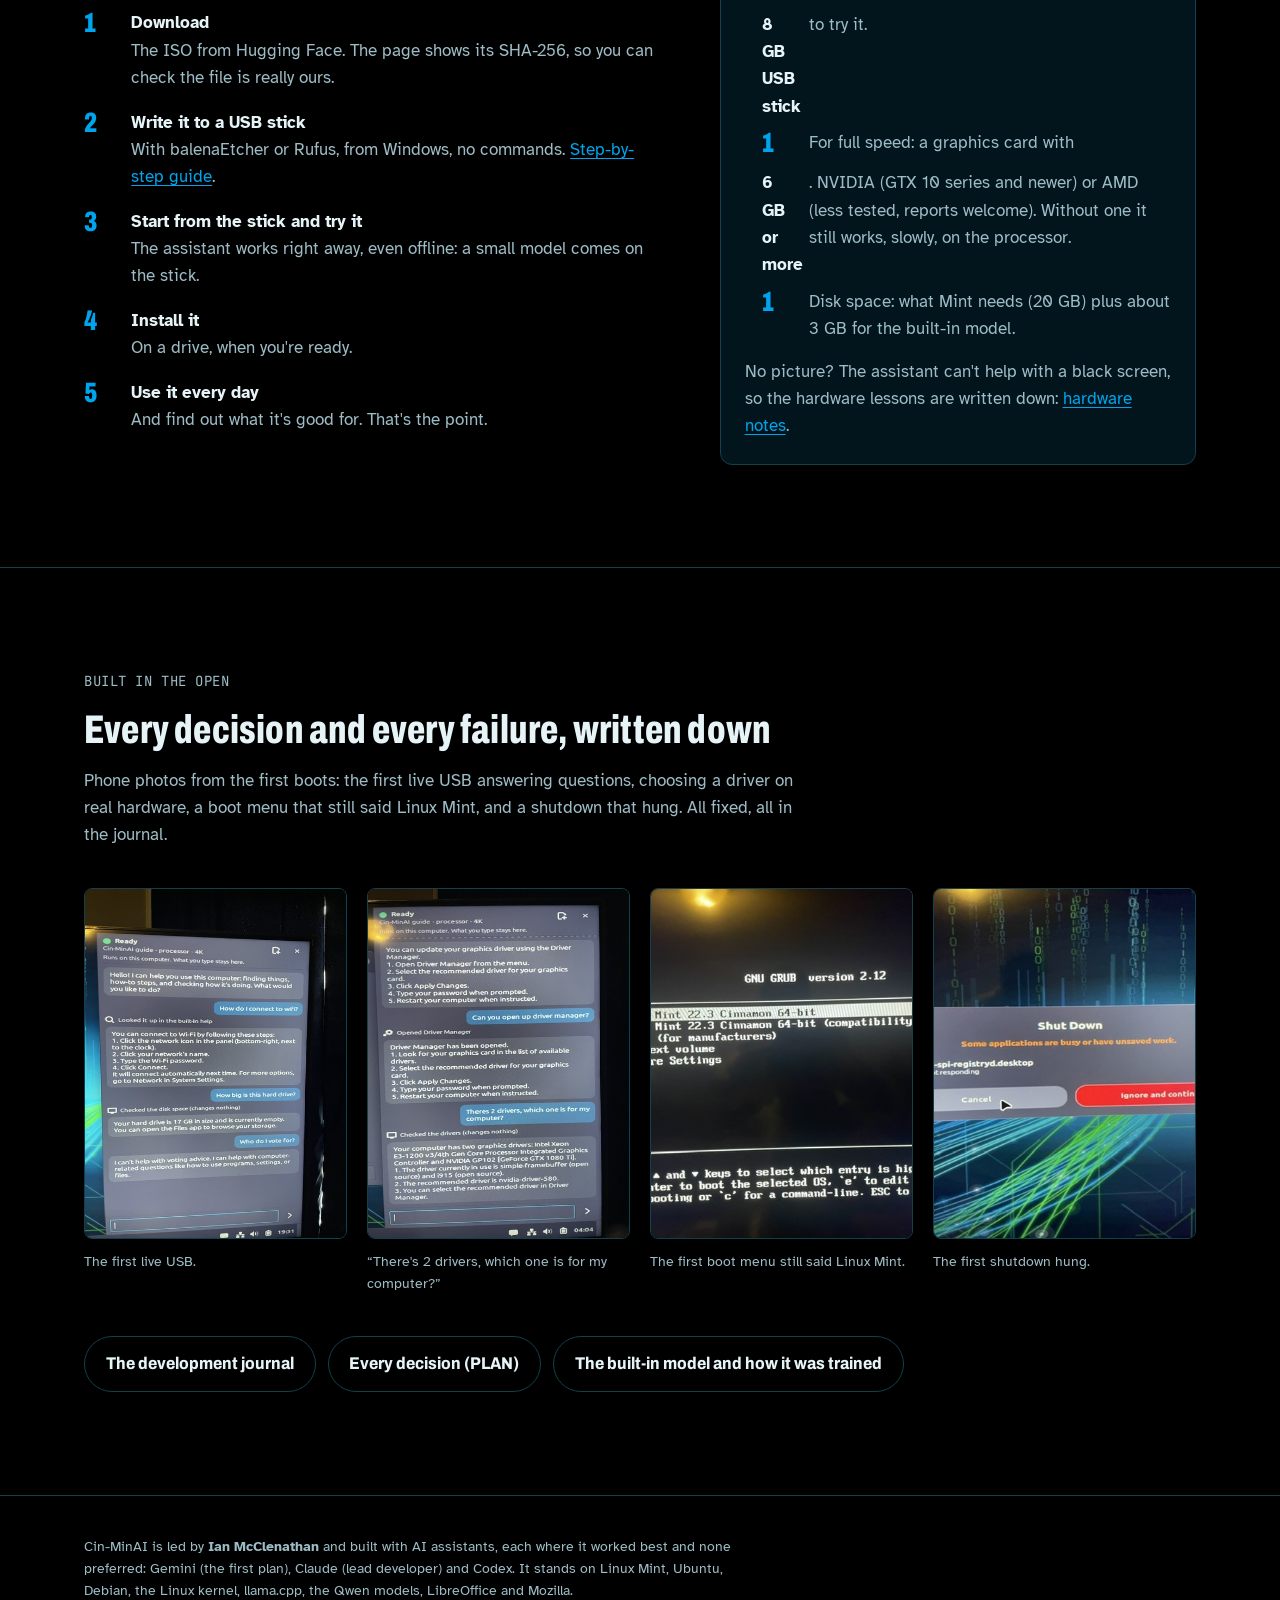
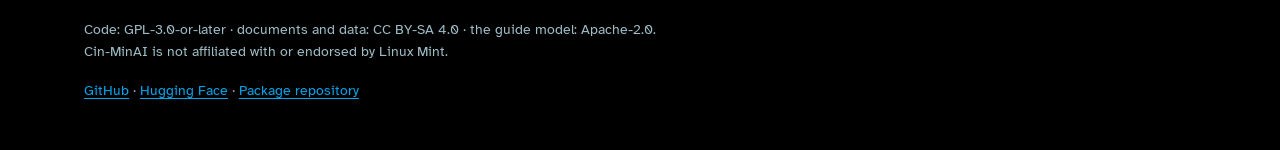
==== commit 2f296225: "Update 5: the news as who says what, and what's sent where (search, the news, watches)" ====
--- a/index.html
+++ b/index.html
@@ -250,6 +250,13 @@
         <p>Watching a YouTube video in Firefox? Ask, and it reads the video's transcript and preview pictures and tells you what's in it, without the ad breaks and without playing it.
           Show it a photo, a screenshot of an error, a scanned letter or a video file, and it describes it, summarizes it or reads it out. All on this computer.</p>
       </article>
+      <article class="card" style="margin-top:1.25rem">
+        <span class="status">In update 5</span>
+        <h3>The news, as who says what</h3>
+        <p class="ask">What's the latest on the Artemis mission?</p>
+        <p>It shows what's on hand: each outlet's headline word for word with its date, posts from Reddit and Mastodon credited to who posted them (claims nobody checked), and the subject's own pages. It never says what happened, only who says what, so you can decide for yourself.
+          Say “keep me up to date on…” and it looks once a day and shows only what's new. Before anything is sent, it shows you the words and where they go.</p>
+      </article>
     </div>
   </section>
 
@@ -320,9 +327,9 @@
       <p class="eyebrow">YOU OWN THE COMPUTER, AND THE BUTTON</p>
       <h2 style="margin-block:1rem 2.5rem">The assistant may recommend, explain and prepare. It never approves.</h2>
       <div class="principles">
-        <div><h3>It runs on your computer</h3><p>The model runs on your own graphics card with llama.cpp. Nothing you type leaves the machine unless you click Search, and then it shows what would be sent.</p></div>
+        <div><h3>It runs on your computer</h3><p>The model runs on your own graphics card with llama.cpp. Nothing you type leaves the machine unless you ask for a search or the news, and it shows what would be sent, and where, first.</p></div>
         <div><h3>It asks first</h3><p>Anything that changes your system or your files asks first. Administrator actions ask for your password every time.</p></div>
-        <div><h3>Nothing about you, anywhere</h3><p>No ads, no telemetry, no account. Its only connections are updates, models you choose to download, and searches you click.</p></div>
+        <div><h3>Nothing about you, anywhere</h3><p>No ads, no telemetry, no account. Its only connections are updates, models you choose to download, the searches and news you ask for, and news watches you set up (once a day, until you stop them).</p></div>
         <div><h3>Every update is signed by a person</h3><p>Updates come from our own repository, signed with a key that lives on a USB stick in a drawer and is used by hand for each release.</p></div>
       </div>
     </div>
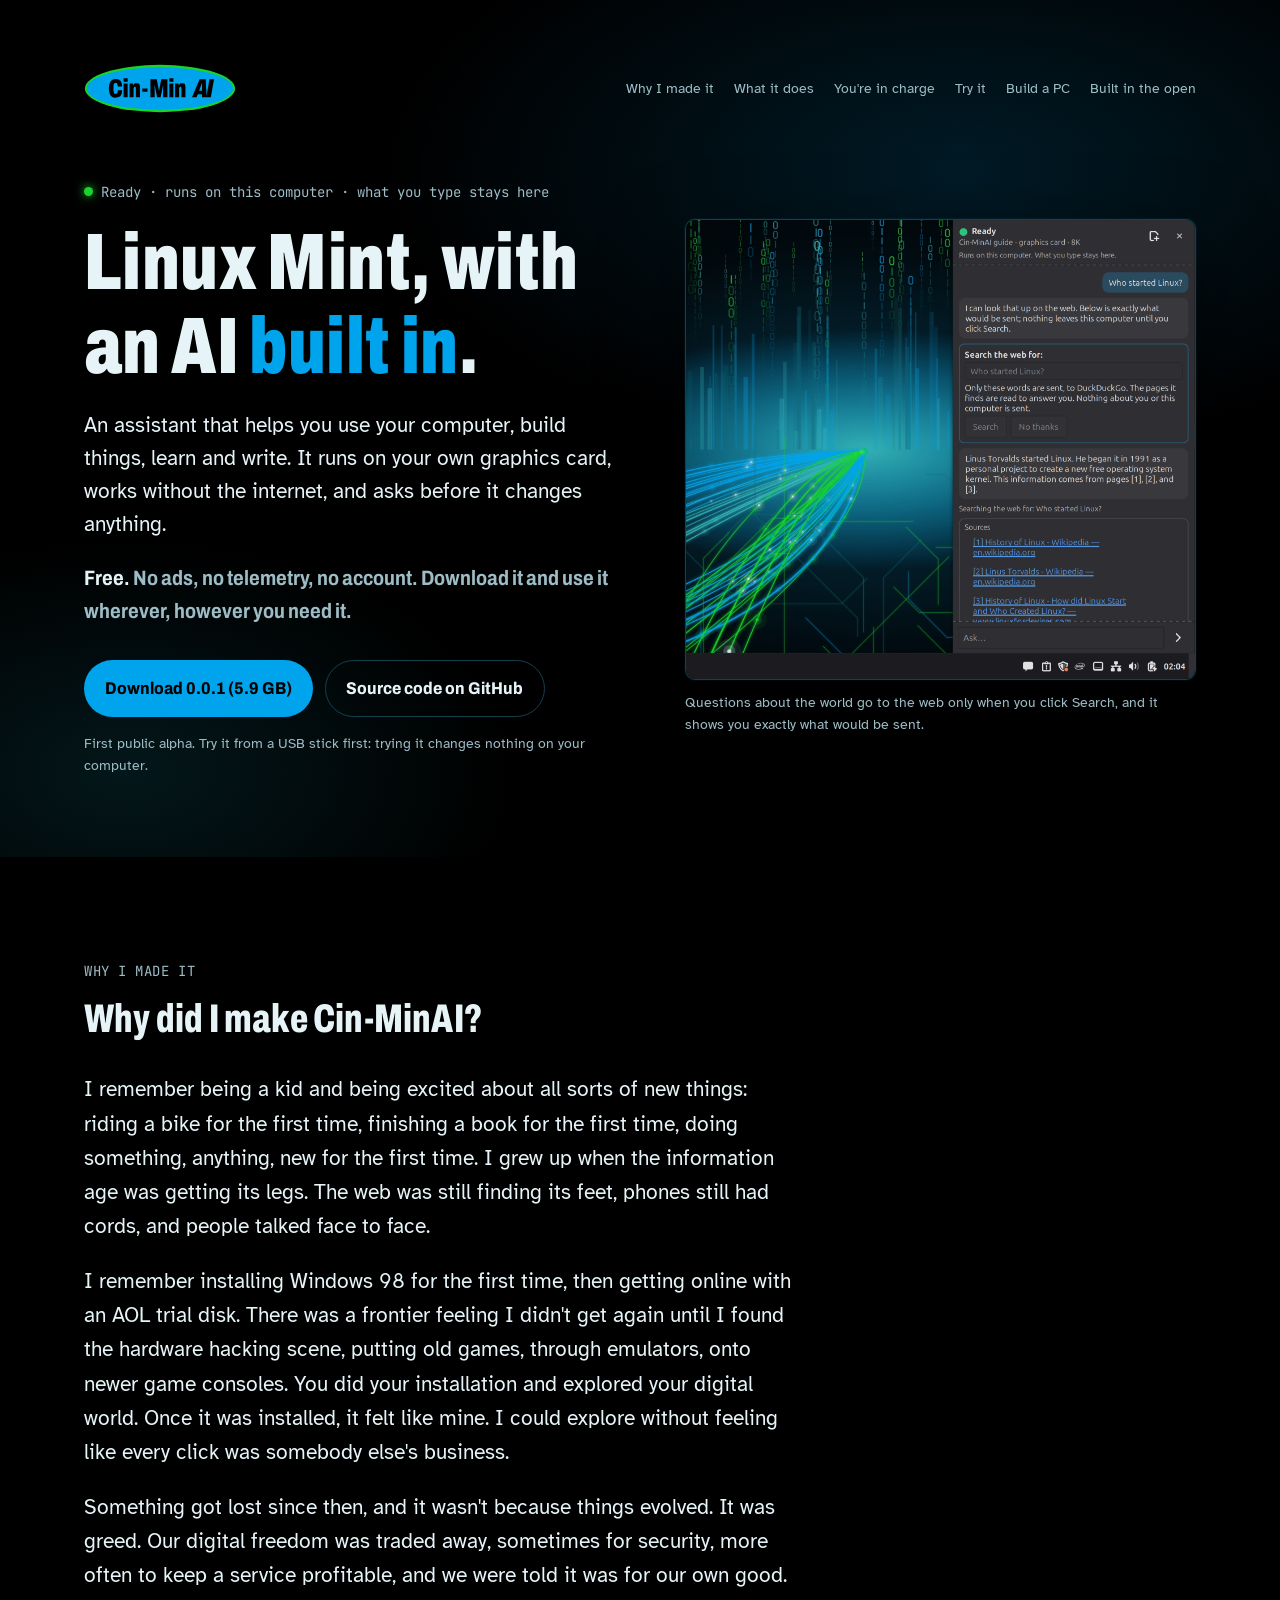
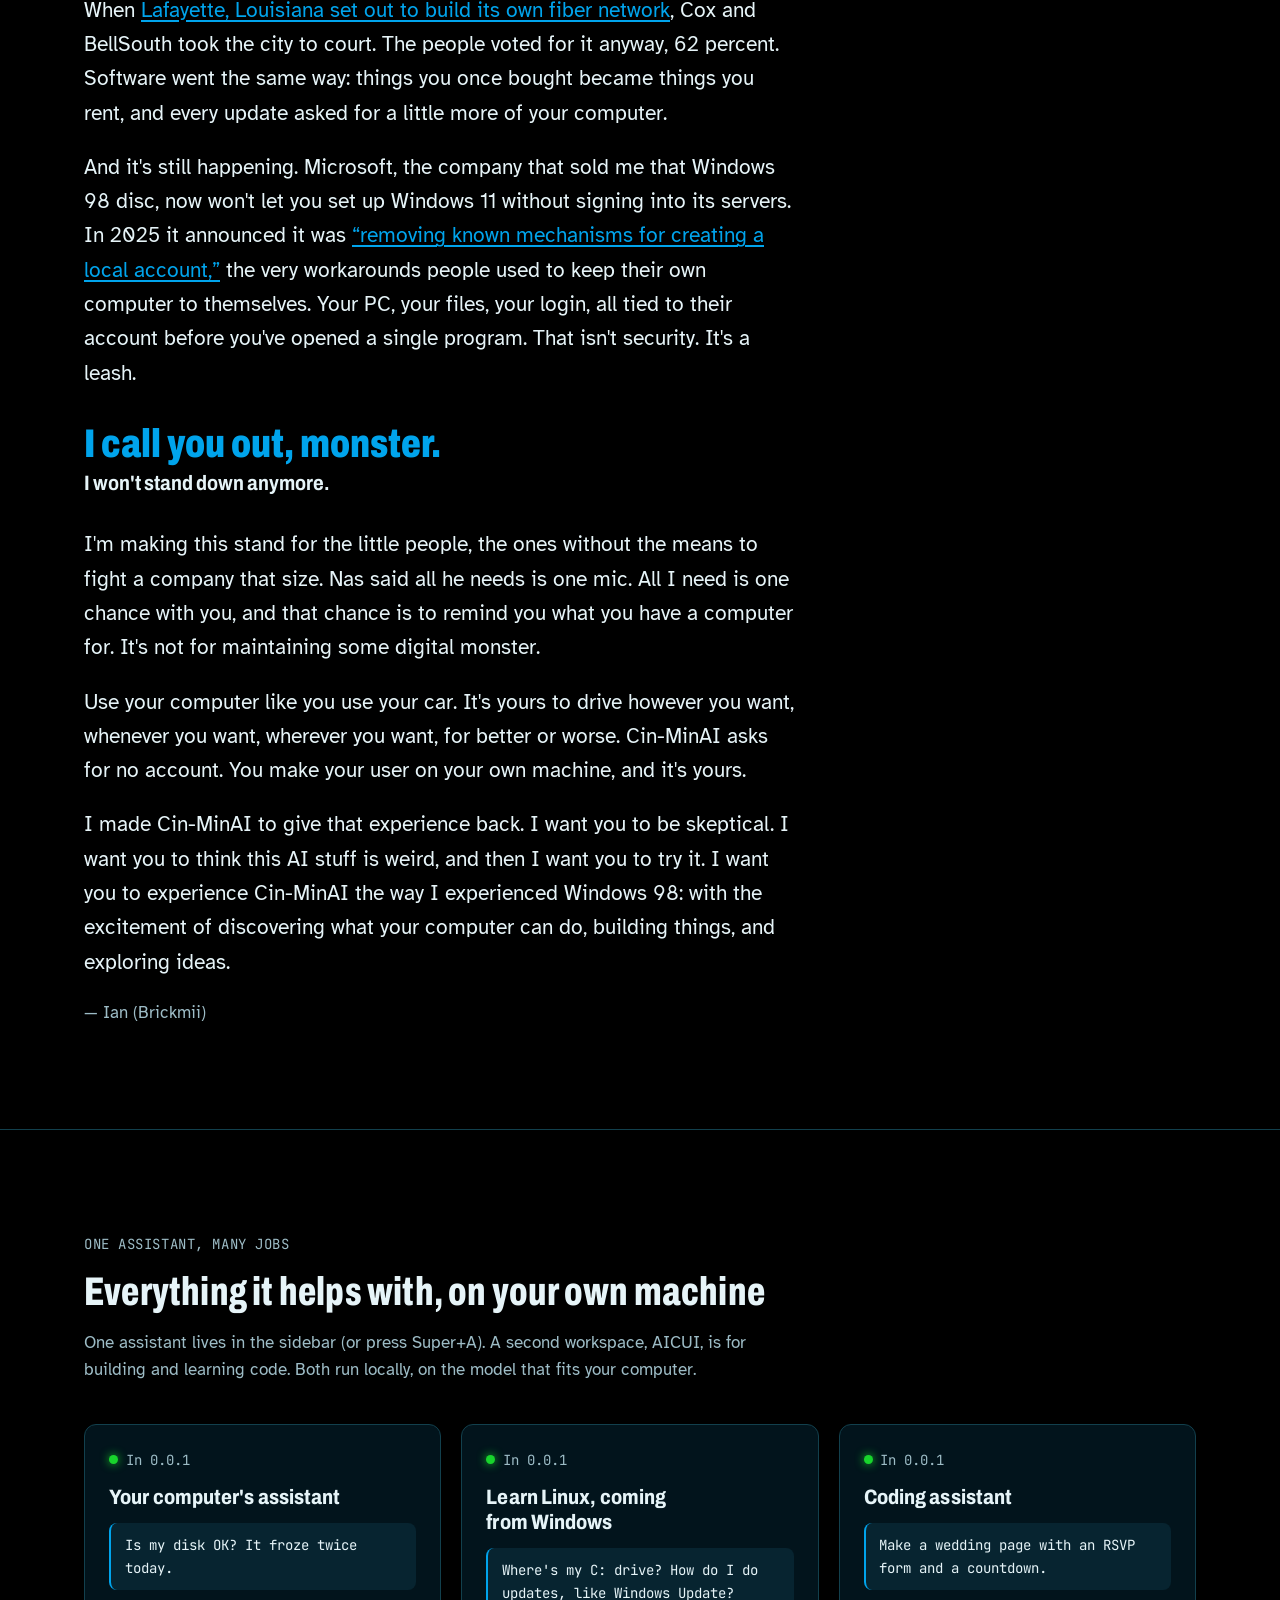
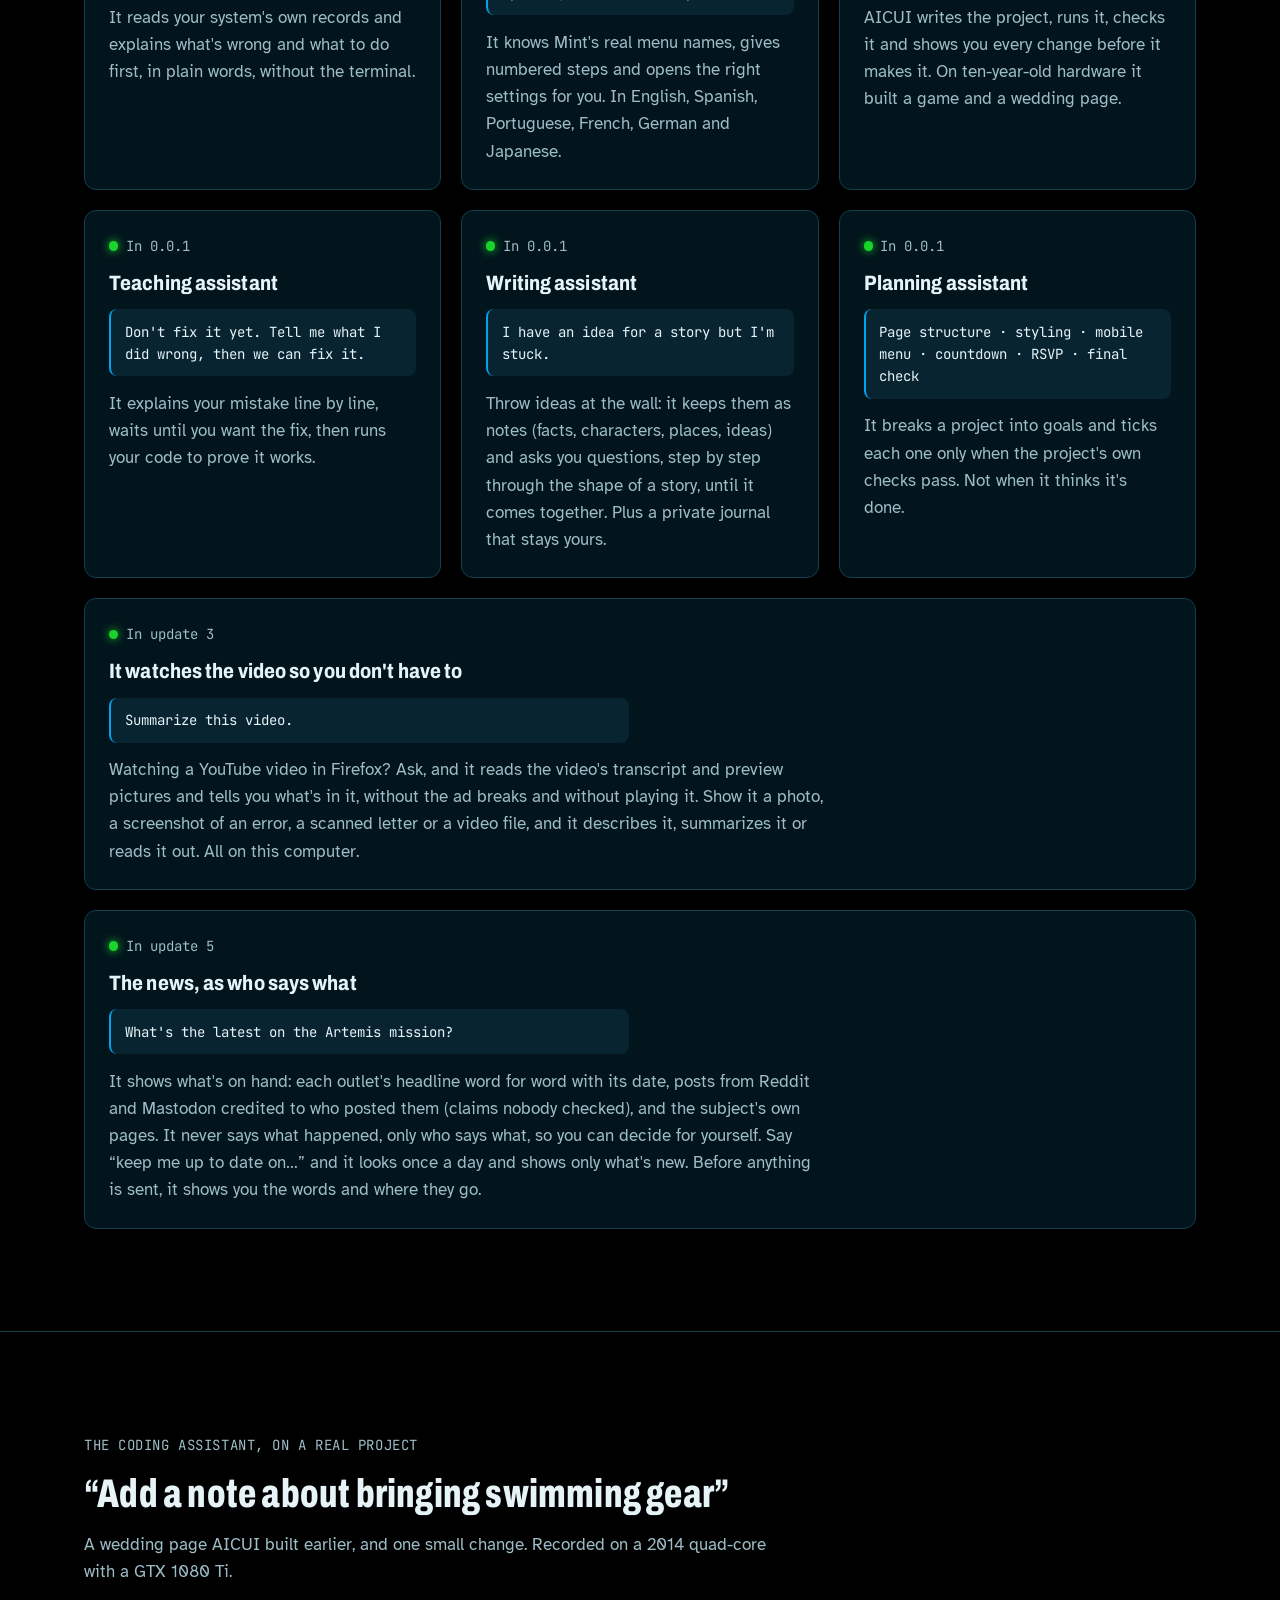
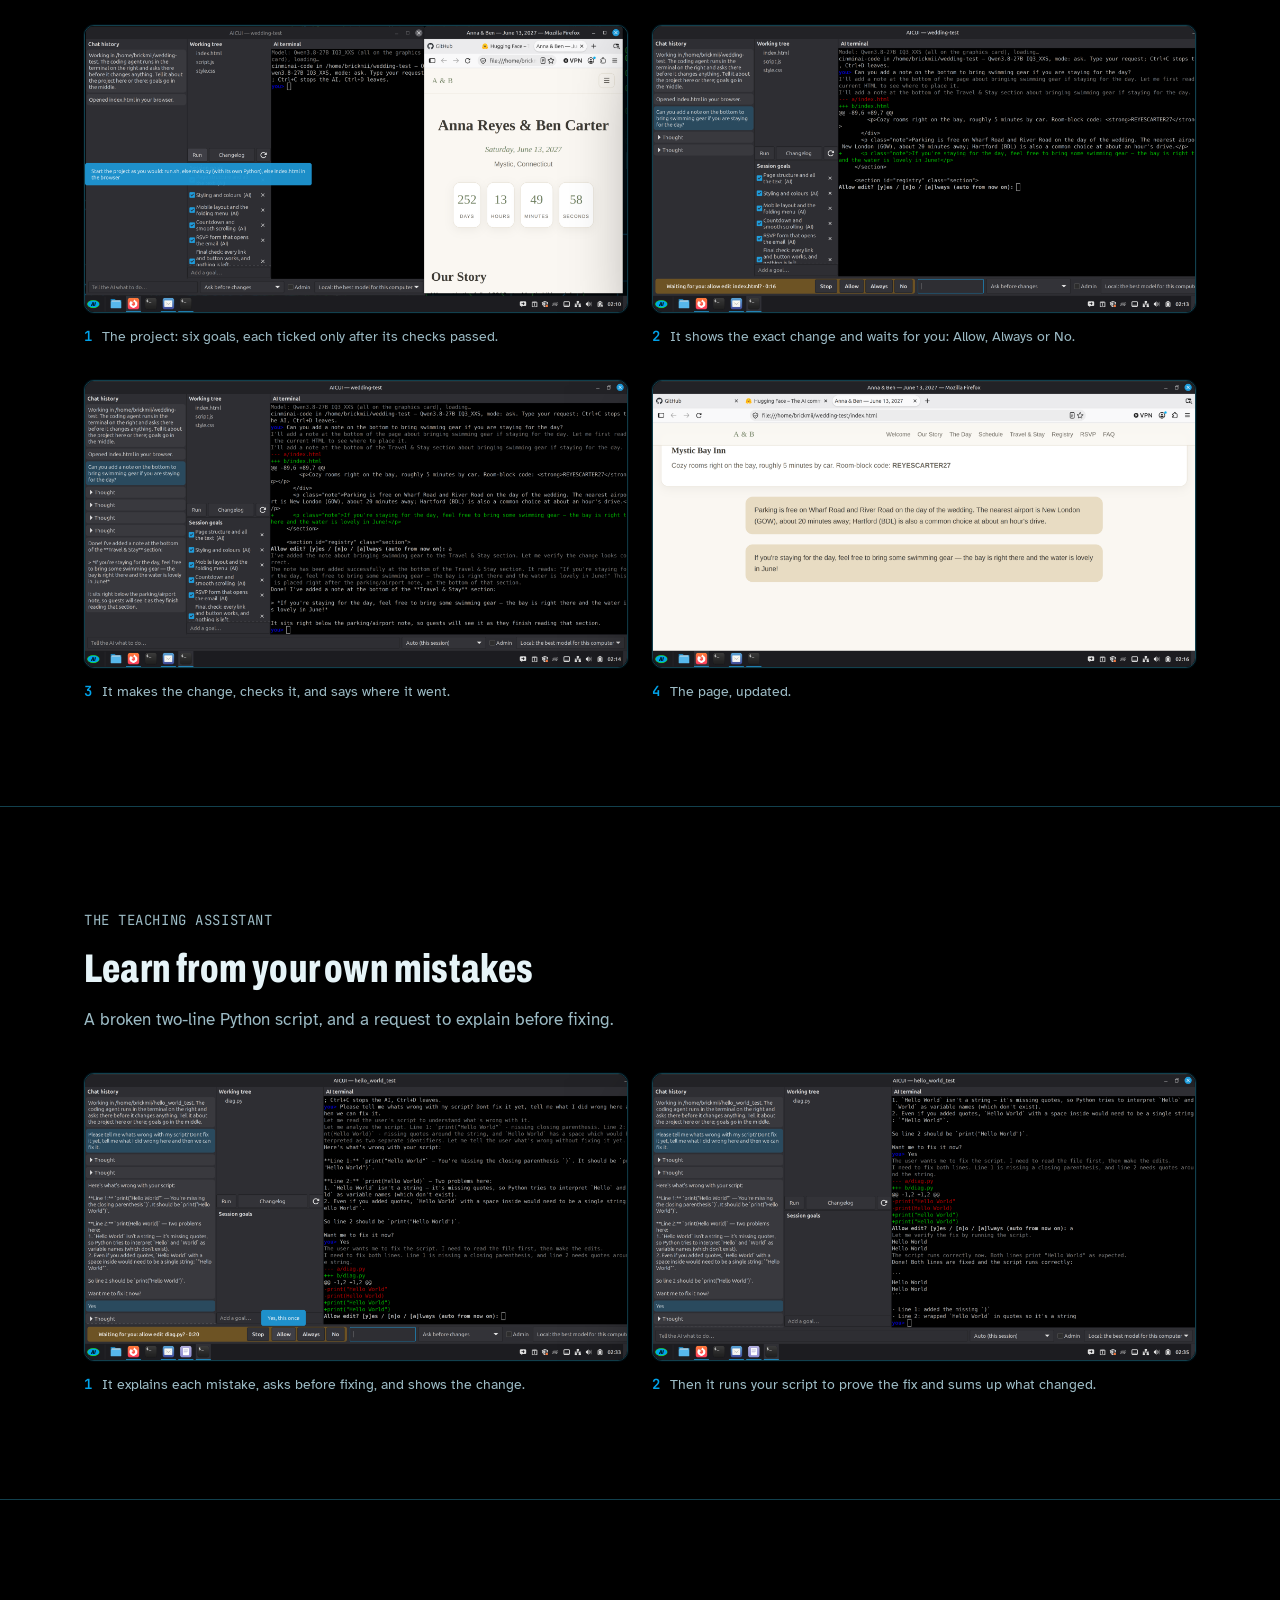
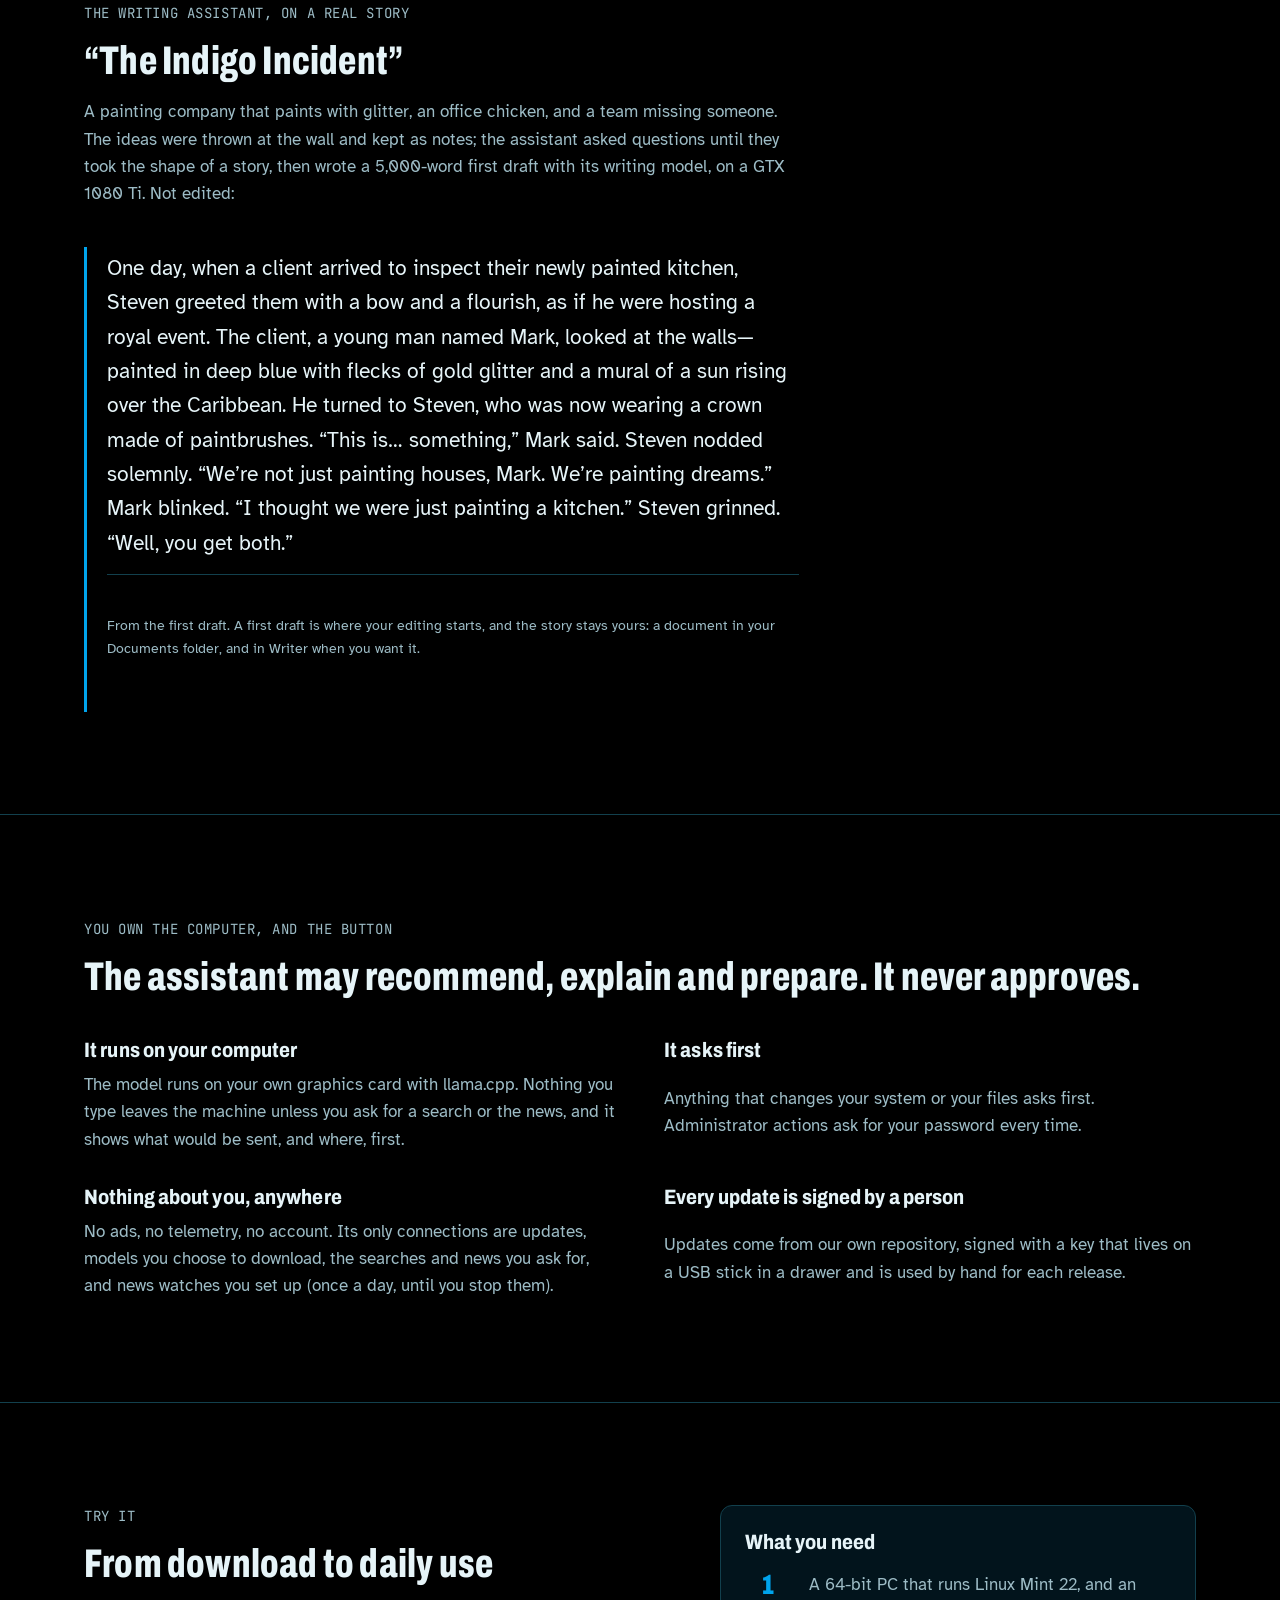
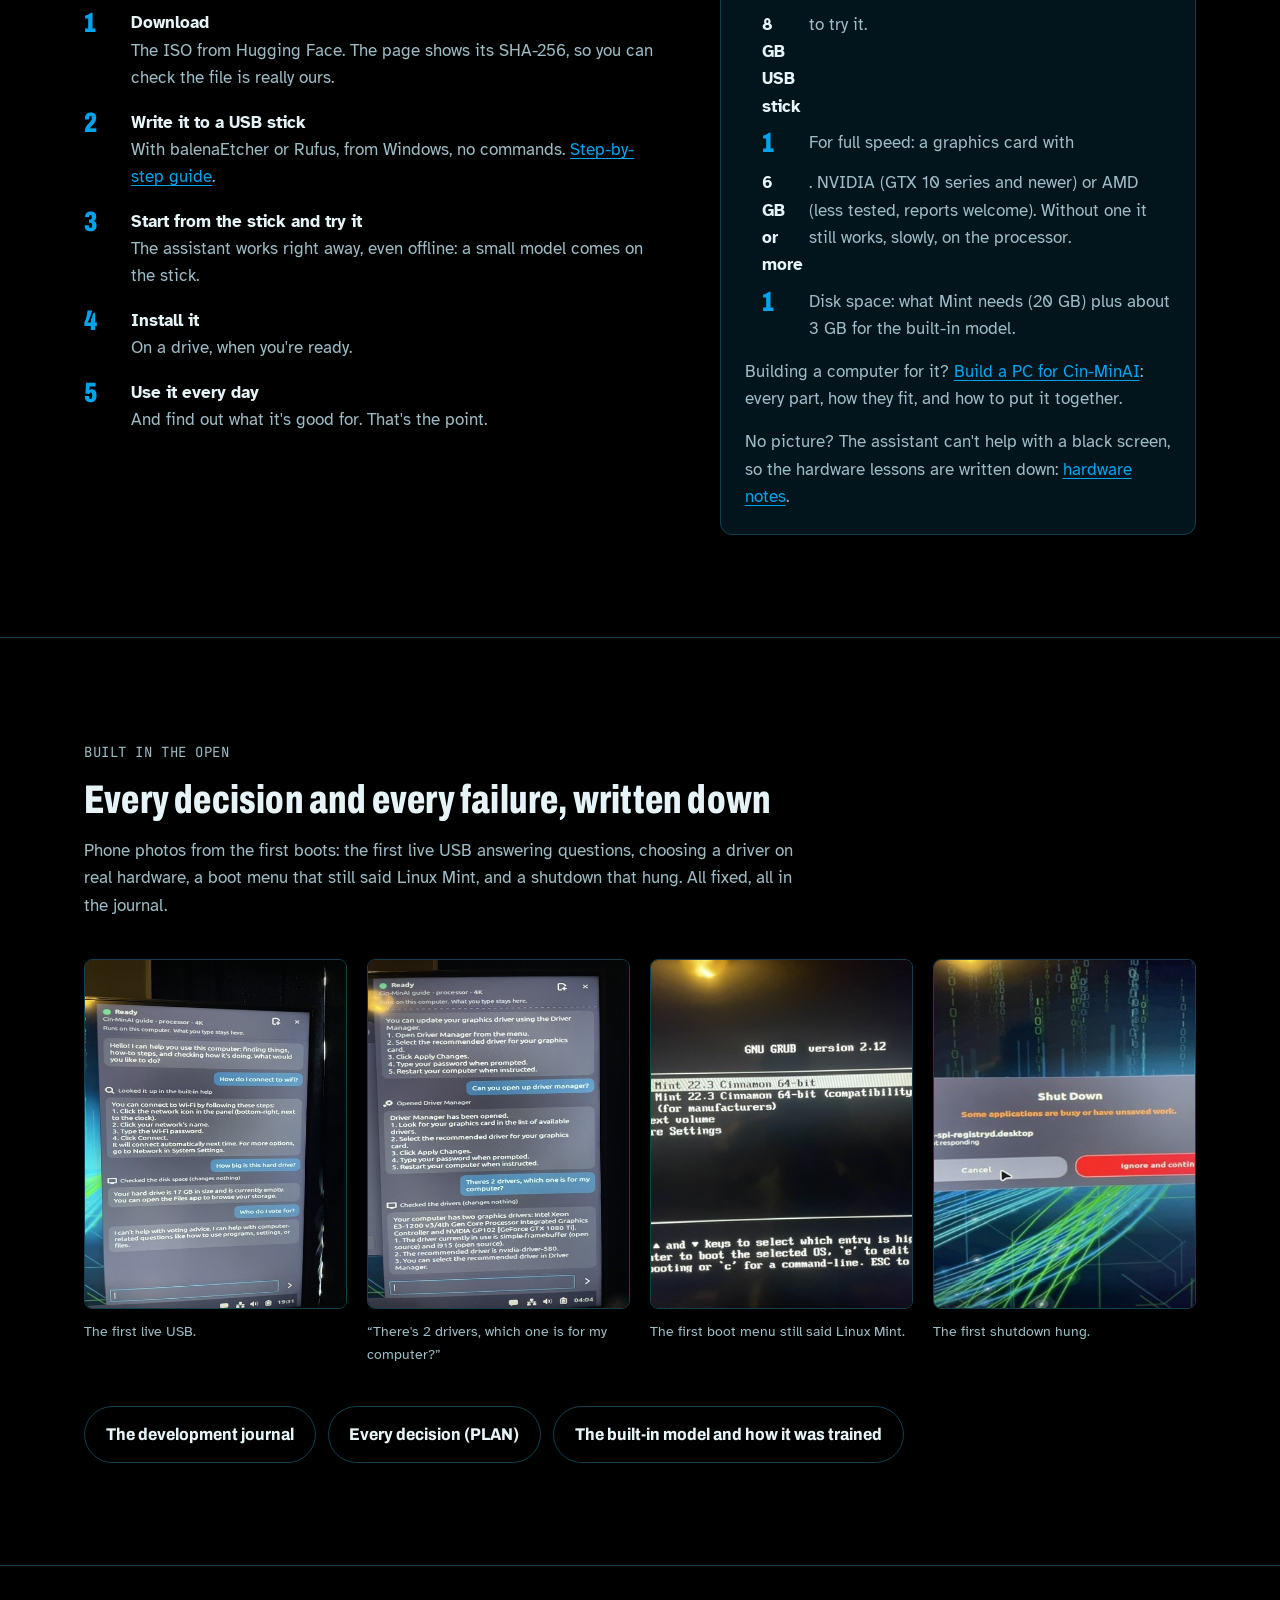
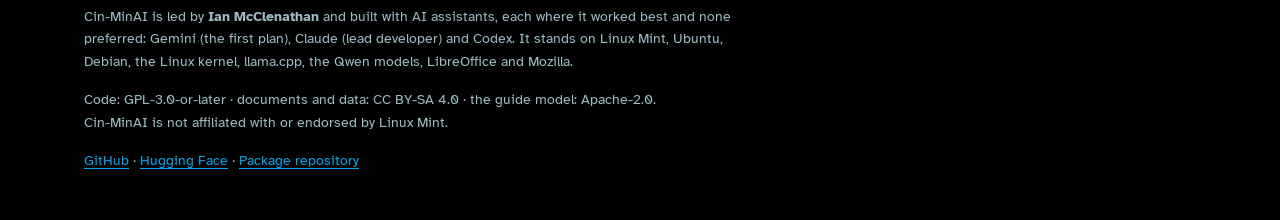
==== commit 928ebb80: "Build a PC for Cin-MinAI: every part, how they fit, putting it together, and installing Cin-MinAI A " ====
--- a/index.html
+++ b/index.html
@@ -153,6 +153,7 @@
         <a href="#assistants">What it does</a>
         <a href="#in-charge">You're in charge</a>
         <a href="#try">Try it</a>
+        <a href="build-a-pc.html">Build a PC</a>
         <a href="#open">Built in the open</a>
       </nav>
     </div>
@@ -355,6 +356,7 @@
           <li>For full speed: a graphics card with <b>6 GB or more</b>. NVIDIA (GTX 10 series and newer) or AMD (less tested, reports welcome). Without one it still works, slowly, on the processor.</li>
           <li>Disk space: what Mint needs (20 GB) plus about 3 GB for the built-in model.</li>
         </ul>
+        <p style="color:var(--muted)">Building a computer for it? <a href="build-a-pc.html">Build a PC for Cin-MinAI</a>: every part, how they fit, and how to put it together.</p>
         <p style="color:var(--muted)">No picture? The assistant can't help with a black screen, so the hardware lessons are written down: <a href="https://github.com/Cin-MinAI/Cin-MinAI/blob/main/docs/hardware.md">hardware notes</a>.</p>
       </aside>
     </div>
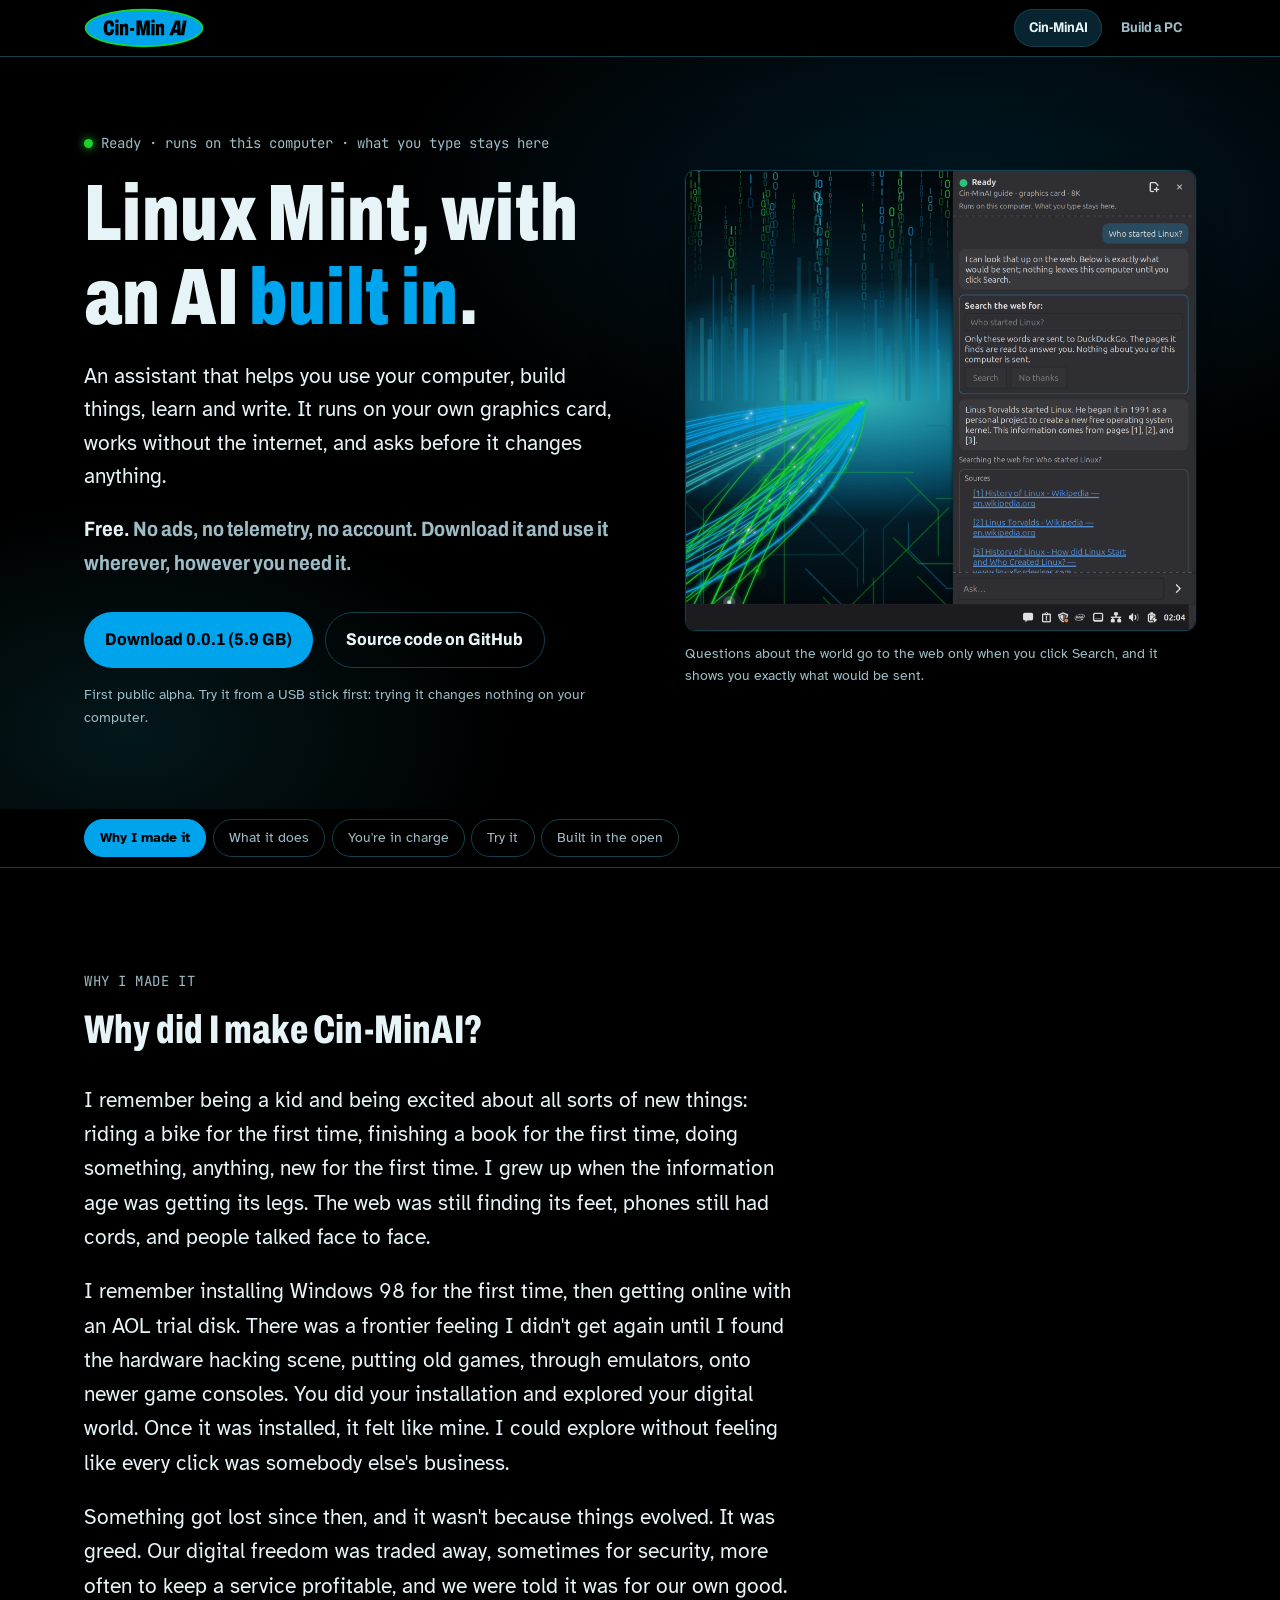
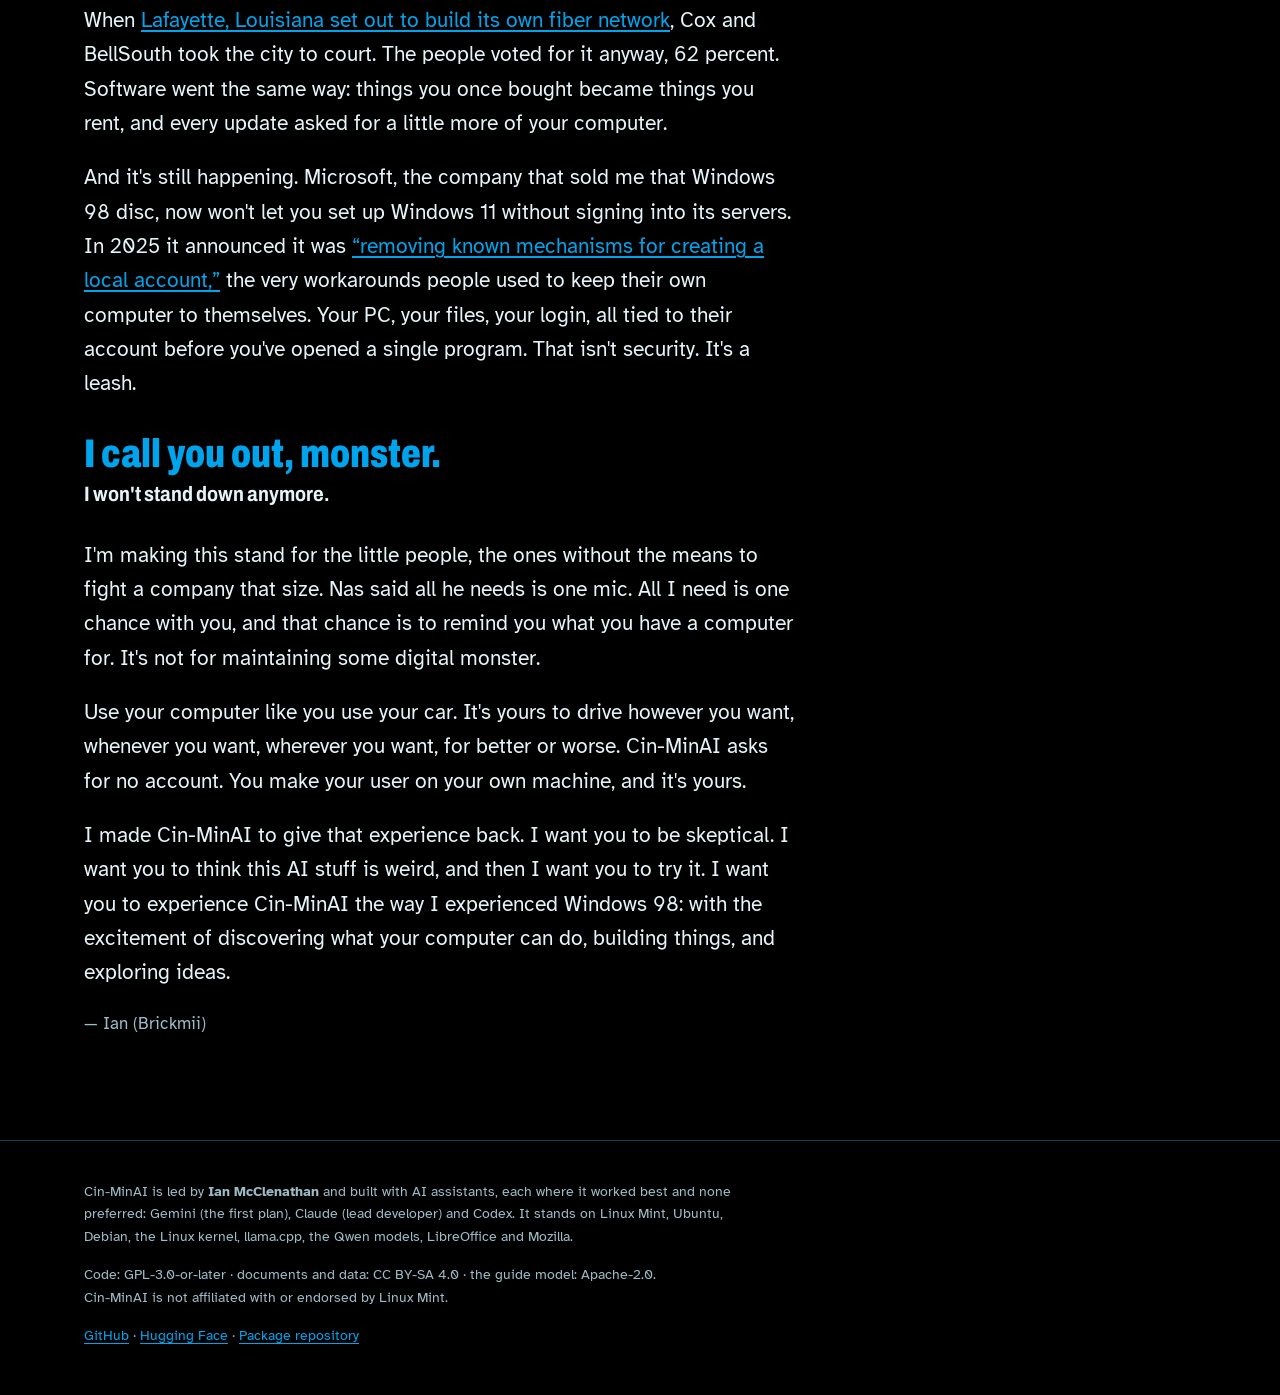
==== commit c709d787: "Two site tabs and section tabs: Cin-MinAI and Build a PC, one section at a time on a phone Ian, 2026" ====
--- a/index.html
+++ b/index.html
@@ -11,6 +11,7 @@
 <meta name="description" content="Linux Mint with an AI assistant built in. It runs on your own graphics card. Free, no ads, no telemetry, no account.">
 <link rel="preconnect" href="https://fonts.googleapis.com">
 <link rel="preconnect" href="https://fonts.gstatic.com" crossorigin>
+<link rel="stylesheet" href="tabs.css">
 <link rel="stylesheet" href="https://fonts.googleapis.com/css2?family=Archivo:wdth,wght@62..125,400..900&family=Atkinson+Hyperlegible:ital,wght@0,400;0,700;1,400&family=JetBrains+Mono:wght@400;600&display=swap">
 <style>
 /* Layout: the page reads like the desktop it describes. A dark "space" ground, the sidebar's own status line as the
@@ -52,7 +53,7 @@
 section + section { border-top: 1px solid var(--line); }
 
 /* hero */
-.hero { padding-block: clamp(2rem, 5vw, 4rem) clamp(3rem, 7vw, 5rem); background:
+.hero { padding-block: clamp(2.5rem, 6vw, 4.5rem) clamp(3rem, 7vw, 5rem); background:
   radial-gradient(60rem 30rem at 75% 20%, rgba(0,164,236,0.16), transparent 60%),
   radial-gradient(40rem 24rem at 10% 90%, rgba(16,105,121,0.22), transparent 60%), var(--void); }
 .top { display: flex; align-items: center; justify-content: space-between; gap: 1rem; flex-wrap: wrap; margin-bottom: clamp(2rem, 6vw, 4rem); }
@@ -144,19 +145,18 @@
 </head>
 <body>
 
+<div class="sitebar">
+  <div class="wrap">
+    <a href="./"><img src="img/logo.svg" alt="Cin-MinAI" width="152" height="50"></a>
+    <nav class="sitetabs" aria-label="Site">
+      <a href="./" aria-current="page">Cin-MinAI</a>
+      <a href="build-a-pc.html">Build a PC</a>
+    </nav>
+  </div>
+</div>
+
 <header class="hero">
   <div class="wrap">
-    <div class="top">
-      <img src="img/logo.svg" alt="Cin-MinAI" width="152" height="50">
-      <nav aria-label="Sections">
-        <a href="#why">Why I made it</a>
-        <a href="#assistants">What it does</a>
-        <a href="#in-charge">You're in charge</a>
-        <a href="#try">Try it</a>
-        <a href="build-a-pc.html">Build a PC</a>
-        <a href="#open">Built in the open</a>
-      </nav>
-    </div>
     <div class="hero-grid">
       <div>
         <p class="status">Ready · runs on this computer · what you type stays here</p>
@@ -179,8 +179,18 @@
   </div>
 </header>
 
+<nav class="tabs" aria-label="Sections">
+  <div class="wrap" role="tablist">
+    <a role="tab" href="#why" aria-controls="why">Why I made it</a>
+    <a role="tab" href="#assistants" aria-controls="assistants">What it does</a>
+    <a role="tab" href="#in-charge" aria-controls="in-charge">You're in charge</a>
+    <a role="tab" href="#try" aria-controls="try">Try it</a>
+    <a role="tab" href="#open" aria-controls="open">Built in the open</a>
+  </div>
+</nav>
+
 <main>
-  <section id="why">
+  <section id="why" role="tabpanel">
     <div class="wrap">
       <p class="eyebrow">WHY I MADE IT</p>
       <h2 style="margin-block:1rem 2rem">Why did I make Cin-MinAI?</h2>
@@ -198,7 +208,8 @@
     </div>
   </section>
 
-  <section id="assistants">
+  <div id="assistants" role="tabpanel">
+  <section>
     <div class="wrap">
       <div class="assistants-head">
         <p class="eyebrow">ONE ASSISTANT, MANY JOBS</p>
@@ -323,7 +334,9 @@
     </div>
   </section>
 
-  <section id="in-charge">
+  </div>
+
+  <section id="in-charge" role="tabpanel">
     <div class="wrap">
       <p class="eyebrow">YOU OWN THE COMPUTER, AND THE BUTTON</p>
       <h2 style="margin-block:1rem 2.5rem">The assistant may recommend, explain and prepare. It never approves.</h2>
@@ -336,7 +349,7 @@
     </div>
   </section>
 
-  <section id="try">
+  <section id="try" role="tabpanel">
     <div class="wrap try">
       <div>
         <p class="eyebrow">TRY IT</p>
@@ -362,7 +375,7 @@
     </div>
   </section>
 
-  <section id="open">
+  <section id="open" role="tabpanel">
     <div class="wrap">
       <p class="eyebrow">BUILT IN THE OPEN</p>
       <h2 style="margin-top:1rem">Every decision and every failure, written down</h2>
@@ -392,5 +405,6 @@
     <p><a href="https://github.com/Cin-MinAI/Cin-MinAI">GitHub</a> · <a href="https://huggingface.co/CinMin">Hugging Face</a> · <a href="https://cin-minai.github.io/cinminai-apt/">Package repository</a></p>
   </div>
 </footer>
+<script src="tabs.js" defer></script>
 </body>
 </html>
--- a/tabs.css
+++ b/tabs.css
@@ -0,0 +1,34 @@
+/* The site's two tabs (Cin-MinAI, Build a PC) in a bar pinned at the top, and each page's section tabs under it:
+   one section at a time, so a phone isn't one endless scroll. Without the script, or printed, every section shows. */
+.sitebar { position: sticky; top: 0; z-index: 20; background: rgba(0, 0, 0, 0.9); border-bottom: 1px solid var(--line);
+  -webkit-backdrop-filter: blur(8px); backdrop-filter: blur(8px); }
+.sitebar .wrap { display: flex; align-items: center; justify-content: space-between; gap: 0.75rem; min-height: 3.5rem; }
+.sitebar img { width: 7.5rem; height: auto; display: block; }
+.sitetabs { display: flex; gap: 0.25rem; }
+.sitetabs a { padding: 0.5rem 0.9rem; border-radius: 999px; color: var(--muted); text-decoration: none; white-space: nowrap;
+  font-family: var(--display); font-stretch: 90%; font-weight: 700; font-size: var(--step--1); }
+.sitetabs a:hover { color: var(--text); }
+.sitetabs a[aria-current="page"] { background: var(--raised); color: var(--text); box-shadow: inset 0 0 0 1px var(--line); }
+
+.tabs { position: sticky; top: 3.5rem; z-index: 15; background: var(--void); border-bottom: 1px solid var(--line); }
+.tabs .wrap { display: flex; gap: 0.4rem; overflow-x: auto; padding-block: 0.6rem; scroll-snap-type: x proximity;
+  scrollbar-width: none; }
+.tabs .wrap::-webkit-scrollbar { display: none; }
+.tabs a { flex: none; scroll-snap-align: start; padding: 0.45rem 0.95rem; border: 1px solid var(--line); border-radius: 999px;
+  color: var(--muted); text-decoration: none; white-space: nowrap; font-size: var(--step--1); }
+.tabs a:hover { color: var(--text); border-color: var(--glow); }
+.tabs a[aria-selected="true"] { background: var(--signal); border-color: var(--signal); color: var(--on-signal); font-weight: 700; }
+.tabbed [role="tabpanel"] { border-top: 0; scroll-margin-top: 7.5rem; }
+.next-tab { margin-top: 2.5rem; display: flex; justify-content: flex-end; }
+.tabs, .next-tab { display: none; }
+.tabbed .tabs { display: block; }
+.tabbed .next-tab { display: flex; }
+
+@media (max-width: 420px) {
+  .sitebar img { width: 6rem; }
+  .sitetabs a { padding: 0.45rem 0.7rem; }
+}
+@media print {
+  .sitebar, .tabs, .next-tab { display: none !important; }
+  [role="tabpanel"][hidden] { display: block !important; }
+}
